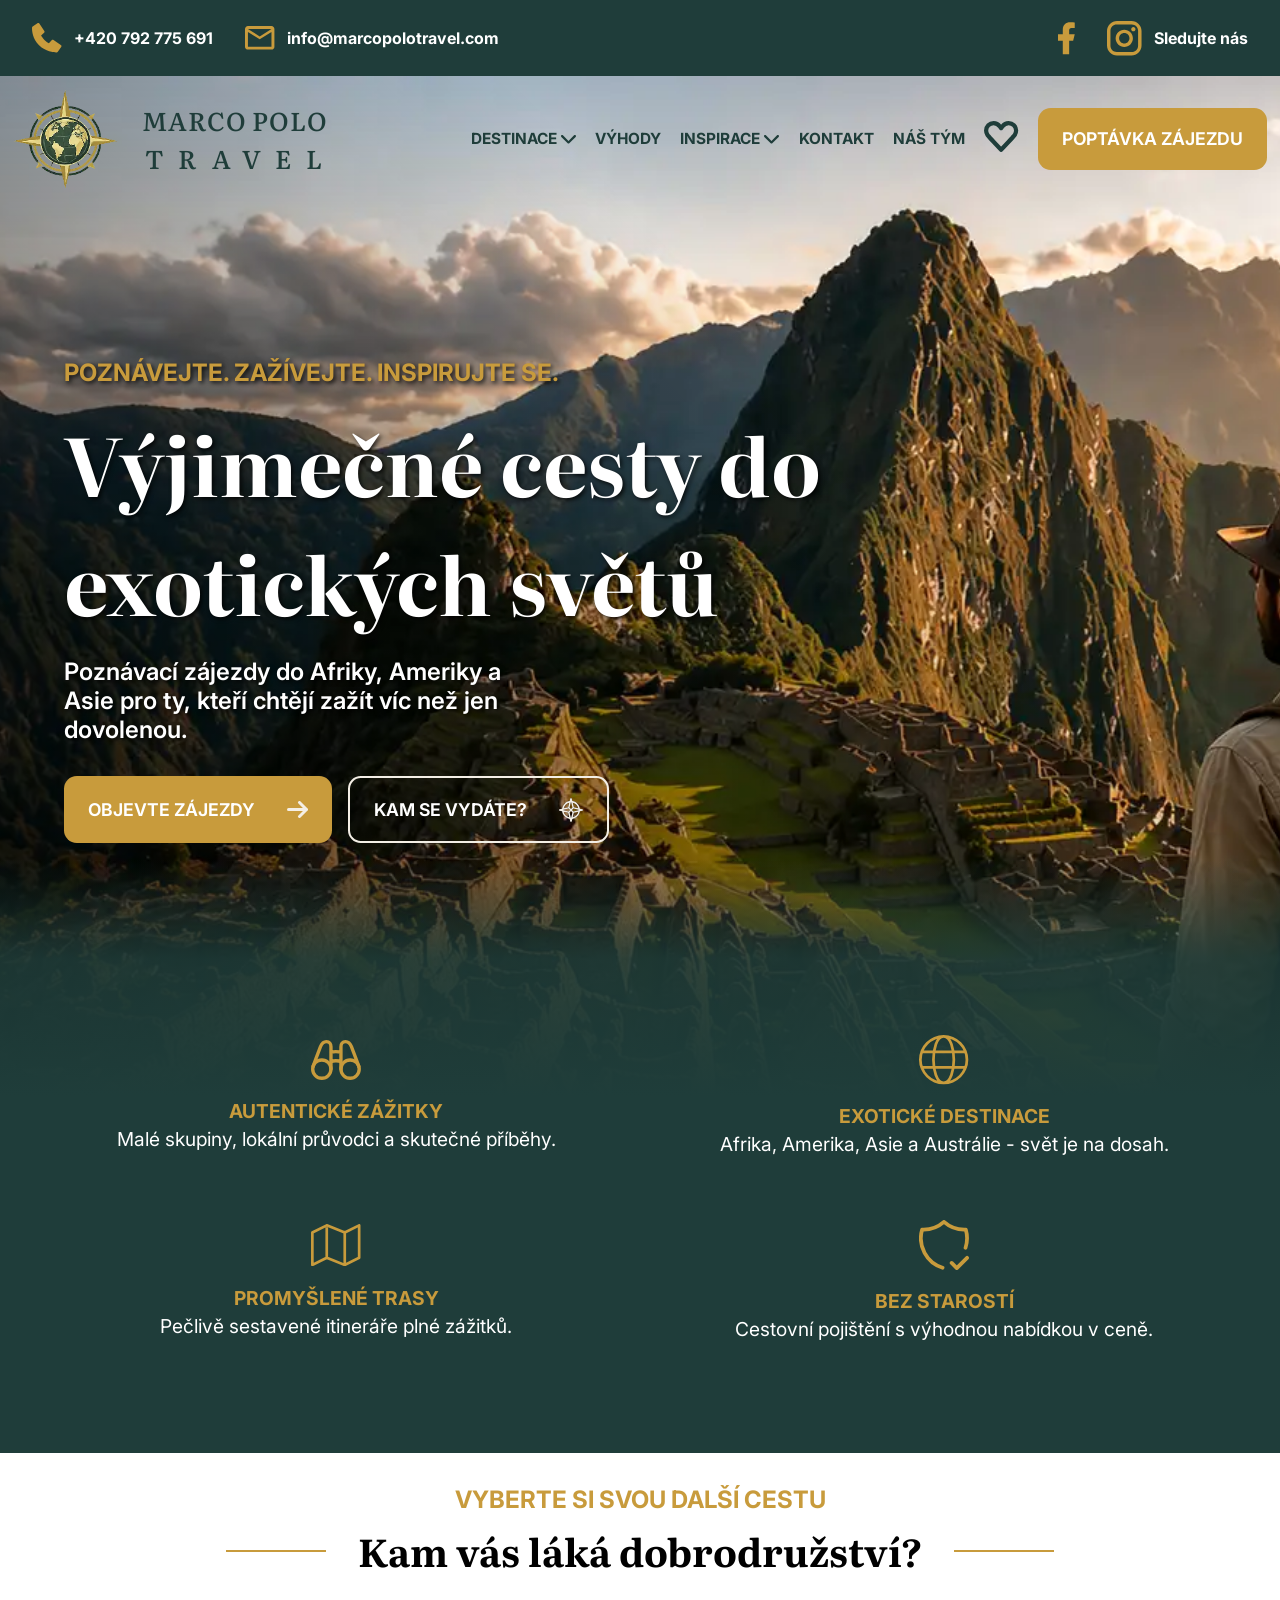
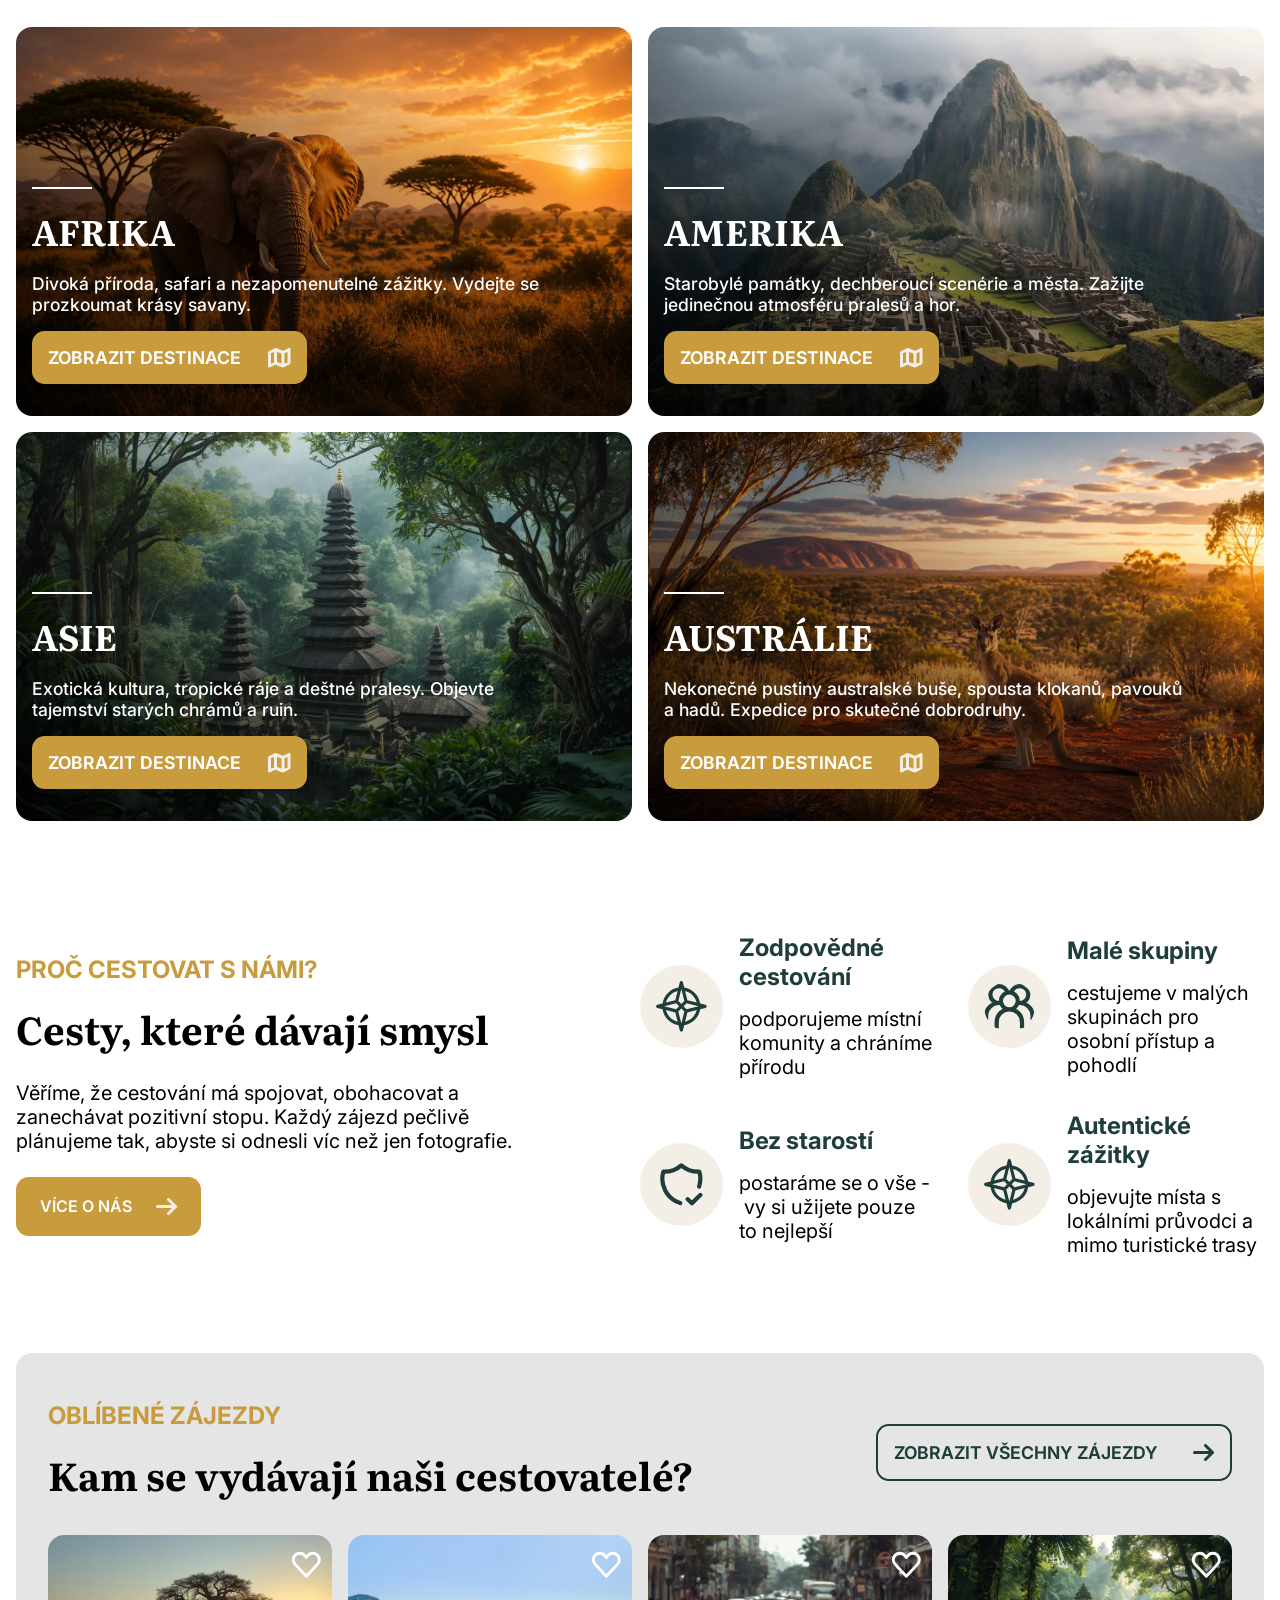
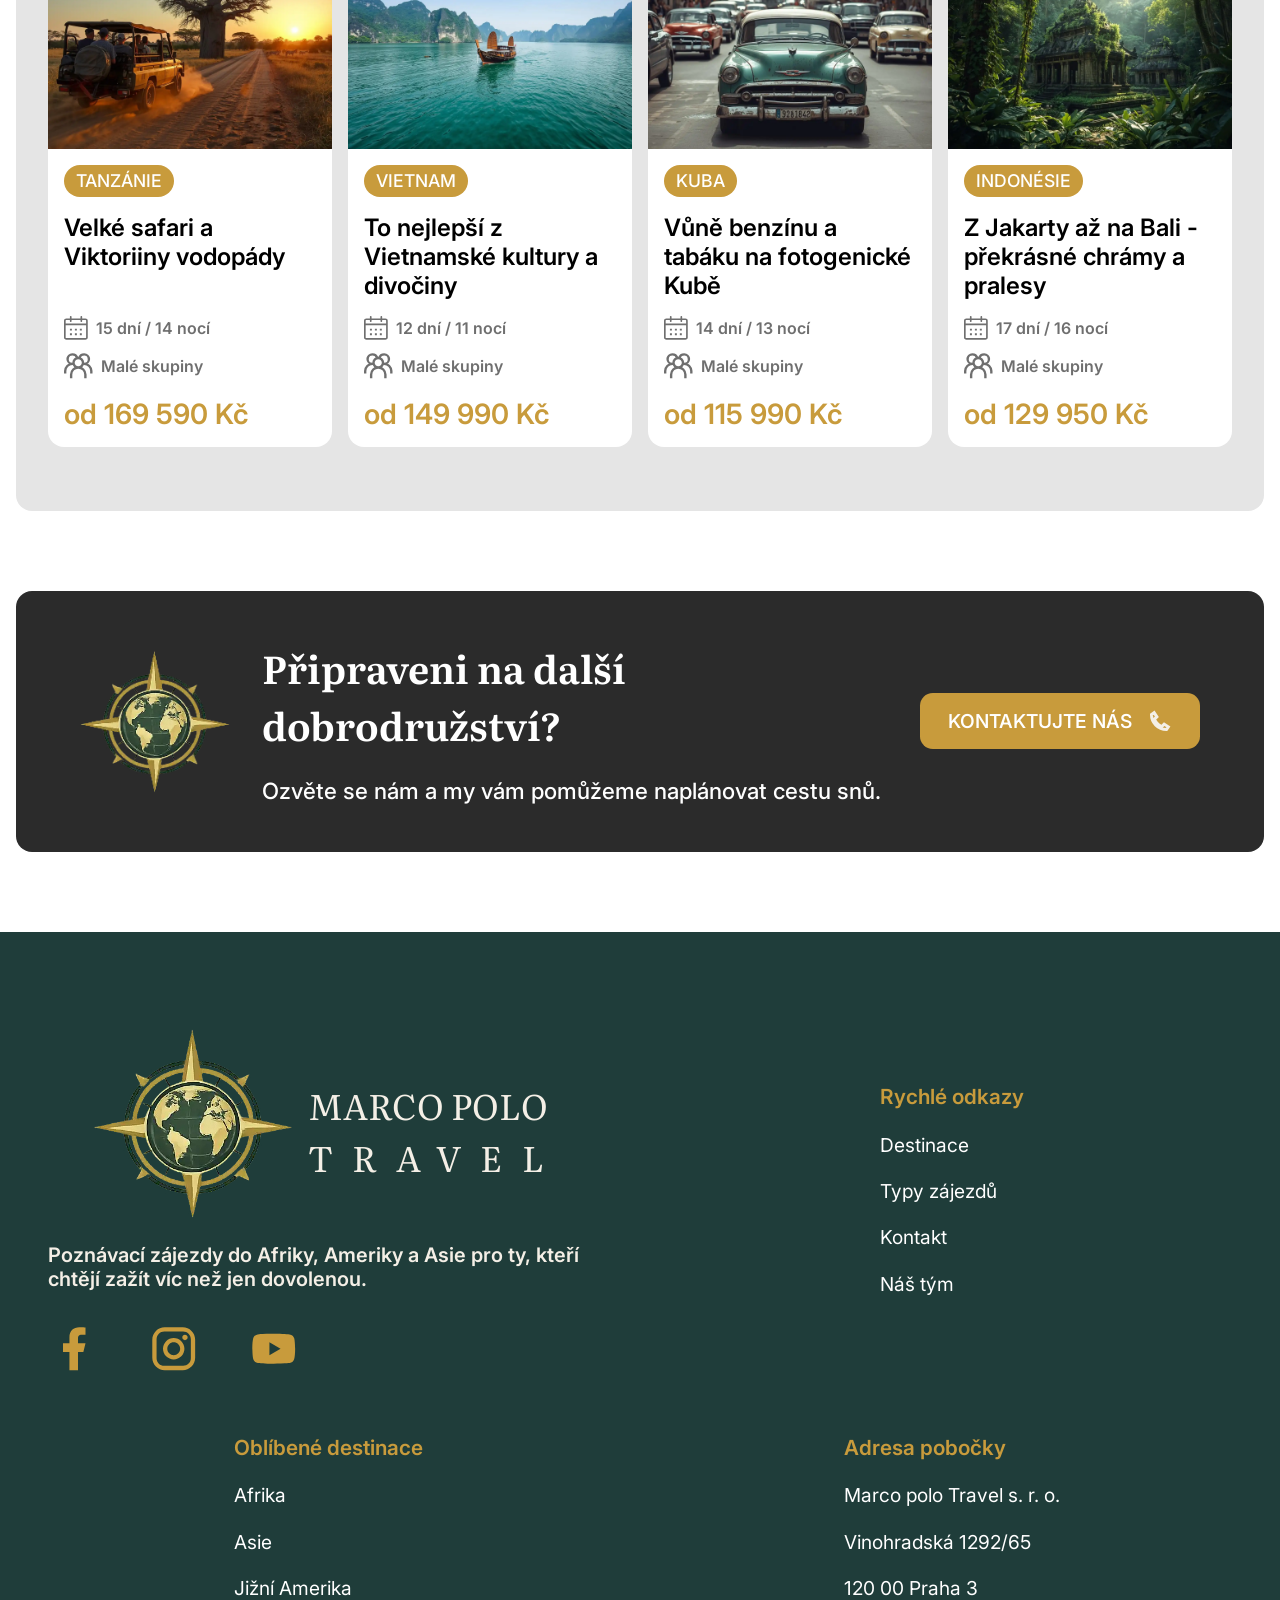
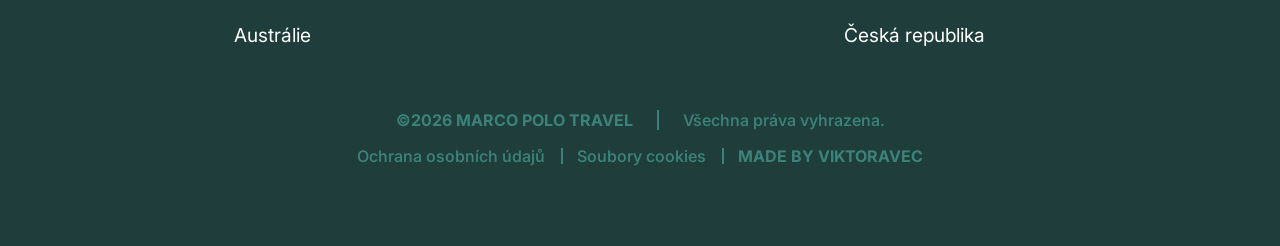
==== index.html @ 6648c80b "Africa Page Completed" ====
<!DOCTYPE html>
<html lang="cs">
<head>
    <meta charset="UTF-8">
    <meta name="viewport" content="width=device-width, initial-scale=1.0">
    <link rel="stylesheet" href="style/style_main.css">
    <link rel="icon" href="images/company_logo.webp">
    <title>Marco Polo Travel</title>
</head>
<body>
    <header>
        <div class="header__strip">
            <div class="strip__section">
                <a class="strip__icons" href="tel:+420792775691">
                    <svg width="30" height="30" viewBox="0 0 34 34" fill="none" xmlns="http://www.w3.org/2000/svg">
                        <path d="M27.3614 33.3477H27.978C28.4947 33.331 28.978 33.0643 29.278 32.631L33.0614 27.181C33.3114 26.8143 33.4114 26.3643 33.328 25.9143C33.2872 25.695 33.2027 25.4861 33.0796 25.3C32.9565 25.1139 32.7973 24.9544 32.6114 24.831L24.428 19.381C23.7447 18.931 22.828 19.031 22.278 19.631L19.1447 23.0143C17.878 22.2643 15.7614 20.9143 14.0947 19.2477C12.428 17.581 11.078 15.4643 10.328 14.2143L13.7114 11.081C14.3114 10.531 14.428 9.61433 13.9614 8.93099L8.51138 0.747661C8.26138 0.380994 7.87804 0.114328 7.44471 0.0309943C6.99471 -0.052339 6.54471 0.0309945 6.17804 0.297661L0.728043 4.06433C0.29471 4.36433 0.0280431 4.84766 0.0113764 5.36433C-0.0386236 6.54766 -0.25529 17.0977 7.99471 25.331C15.428 32.7643 24.728 33.331 27.3614 33.331V33.3477Z" fill="#C89B3C"/>
                    </svg>
                    <p class="strip__info">+420 792 775 691</p>
                </a>
                <a class="strip__icons" href="mailto:viktor.oravec.024@pslib.cz">
                    <svg width="30" height="24" viewBox="0 0 34 27" fill="none" xmlns="http://www.w3.org/2000/svg">
                        <path d="M3.33333 26.6667C2.41667 26.6667 1.63222 26.3406 0.98 25.6883C0.327778 25.0361 0.00111111 24.2511 0 23.3333V3.33333C0 2.41667 0.326667 1.63222 0.98 0.98C1.63333 0.327777 2.41778 0.00111111 3.33333 0H30C30.9167 0 31.7017 0.326666 32.355 0.98C33.0083 1.63333 33.3344 2.41778 33.3333 3.33333V23.3333C33.3333 24.25 33.0072 25.035 32.355 25.6883C31.7028 26.3417 30.9178 26.6678 30 26.6667H3.33333ZM16.6667 15L3.33333 6.66667V23.3333H30V6.66667L16.6667 15ZM16.6667 11.6667L30 3.33333H3.33333L16.6667 11.6667ZM3.33333 6.66667V3.33333V23.3333V6.66667Z" fill="#C89B3C"/>
                    </svg>
                    <p class="strip__info">info@marcopolotravel.com</p>
                </a>
            </div>

            <div class="strip__section">
                <a class="strip__icons" href="https://www.facebook.com/">
                    <svg width="17" height="35" viewBox="0 0 20 38" fill="none" xmlns="http://www.w3.org/2000/svg">
                        <path d="M13.125 21.5625H17.8125L19.6875 14.0625H13.125V10.3125C13.125 8.38125 13.125 6.5625 16.875 6.5625H19.6875V0.2625C19.0762 0.181875 16.7681 0 14.3306 0C9.24 0 5.625 3.10687 5.625 8.8125V14.0625H0V21.5625H5.625V37.5H13.125V21.5625Z" fill="#C89B3C"/>
                    </svg>
                </a>
                <a class="strip__icons" href="https://www.instagram.com/made_by_viktoravec/">
                    <svg width="35" height="35" viewBox="0 0 38 38" fill="none" xmlns="http://www.w3.org/2000/svg">
                        <path d="M10.875 0H26.625C32.625 0 37.5 4.875 37.5 10.875V26.625C37.5 29.5092 36.3542 32.2753 34.3148 34.3148C32.2753 36.3542 29.5092 37.5 26.625 37.5H10.875C4.875 37.5 0 32.625 0 26.625V10.875C0 7.99077 1.14576 5.22467 3.18521 3.18521C5.22467 1.14576 7.99077 0 10.875 0ZM10.5 3.75C8.70979 3.75 6.9929 4.46116 5.72703 5.72703C4.46116 6.9929 3.75 8.70979 3.75 10.5V27C3.75 30.7312 6.76875 33.75 10.5 33.75H27C28.7902 33.75 30.5071 33.0388 31.773 31.773C33.0388 30.5071 33.75 28.7902 33.75 27V10.5C33.75 6.76875 30.7312 3.75 27 3.75H10.5ZM28.5938 6.5625C29.2154 6.5625 29.8115 6.80943 30.251 7.24897C30.6906 7.68851 30.9375 8.28465 30.9375 8.90625C30.9375 9.52785 30.6906 10.124 30.251 10.5635C29.8115 11.0031 29.2154 11.25 28.5938 11.25C27.9721 11.25 27.376 11.0031 26.9365 10.5635C26.4969 10.124 26.25 9.52785 26.25 8.90625C26.25 8.28465 26.4969 7.68851 26.9365 7.24897C27.376 6.80943 27.9721 6.5625 28.5938 6.5625ZM18.75 9.375C21.2364 9.375 23.621 10.3627 25.3791 12.1209C27.1373 13.879 28.125 16.2636 28.125 18.75C28.125 21.2364 27.1373 23.621 25.3791 25.3791C23.621 27.1373 21.2364 28.125 18.75 28.125C16.2636 28.125 13.879 27.1373 12.1209 25.3791C10.3627 23.621 9.375 21.2364 9.375 18.75C9.375 16.2636 10.3627 13.879 12.1209 12.1209C13.879 10.3627 16.2636 9.375 18.75 9.375ZM18.75 13.125C17.2582 13.125 15.8274 13.7176 14.7725 14.7725C13.7176 15.8274 13.125 17.2582 13.125 18.75C13.125 20.2418 13.7176 21.6726 14.7725 22.7275C15.8274 23.7824 17.2582 24.375 18.75 24.375C20.2418 24.375 21.6726 23.7824 22.7275 22.7275C23.7824 21.6726 24.375 20.2418 24.375 18.75C24.375 17.2582 23.7824 15.8274 22.7275 14.7725C21.6726 13.7176 20.2418 13.125 18.75 13.125Z" fill="#C89B3C"/>
                    </svg>
                    <p class="strip__info">Sledujte nás</p>
                </a>
            </div>
        </div>

        <section class="header header--main">
            <div class="header__nav">
                <a class="nav__logo" href="index.html">
                    <img class="logo__graphic" src="images/company_logo.webp" alt="logo">
                    <div class="logo__text">
                        <p class="text__up">MARCO POLO</p>
                        <p class="text__bottom">TRAVEL</p>
                    </div>
                </a>
                <nav class="nav__menu">
                    <ul class="menu__list">
                        <li>
                            <a class="li__link" href="#zajezdy">
                                DESTINACE
                                <svg width="15" height="9" viewBox="0 0 15 9" fill="none" xmlns="http://www.w3.org/2000/svg">
                                    <path d="M0.32942 0.32942C0.540391 0.118493 0.826503 0 1.12483 0C1.42316 0 1.70927 0.118493 1.92024 0.32942L7.48899 5.89817L13.0577 0.32942C13.271 0.130936 13.5528 0.0228913 13.8441 0.0280184C14.1353 0.0331454 14.4133 0.151045 14.6193 0.35691C14.8254 0.562774 14.9436 0.840553 14.9491 1.1318C14.9545 1.42305 14.8468 1.70505 14.6486 1.91848L8.28528 8.28352C8.07431 8.49445 7.7882 8.61294 7.48987 8.61294C7.19154 8.61294 6.90543 8.49445 6.69446 8.28352L0.32942 1.92024C0.118493 1.70927 0 1.42316 0 1.12483C0 0.826503 0.118493 0.540391 0.32942 0.32942Z" fill="#1F3D3A"/>
                                </svg>
                            </a>
                        </li>
                        <li>
                            <a class="li__link" href="#vyhody">VÝHODY</a>
                        </li>
                        <li>
                            <a class="li__link" href="#favourite">
                                INSPIRACE
                                <svg width="15" height="9" viewBox="0 0 15 9" fill="none" xmlns="http://www.w3.org/2000/svg">
                                    <path d="M0.32942 0.32942C0.540391 0.118493 0.826503 0 1.12483 0C1.42316 0 1.70927 0.118493 1.92024 0.32942L7.48899 5.89817L13.0577 0.32942C13.271 0.130936 13.5528 0.0228913 13.8441 0.0280184C14.1353 0.0331454 14.4133 0.151045 14.6193 0.35691C14.8254 0.562774 14.9436 0.840553 14.9491 1.1318C14.9545 1.42305 14.8468 1.70505 14.6486 1.91848L8.28528 8.28352C8.07431 8.49445 7.7882 8.61294 7.48987 8.61294C7.19154 8.61294 6.90543 8.49445 6.69446 8.28352L0.32942 1.92024C0.118493 1.70927 0 1.42316 0 1.12483C0 0.826503 0.118493 0.540391 0.32942 0.32942Z" fill="#1F3D3A"/>
                                </svg>
                            </a>
                        </li>
                        <li>
                            <a class="li__link" href="contact.html">KONTAKT</a>
                        </li>
                        <li>
                            <a class="li__link" href="contact.html#team">NÁŠ TÝM</a>
                        </li>
                        <li>
                            <a class="menu__fav" href="#">
                                <svg width="35" height="31" viewBox="0 0 35 31" fill="none" xmlns="http://www.w3.org/2000/svg">
                                    <path d="M17.1121 7.112C17.1121 7.112 17.1121 7.112 15.8454 5.44533C14.3787 3.512 12.2121 2.112 9.61206 2.112C5.46206 2.112 2.11206 5.462 2.11206 9.612C2.11206 11.162 2.57873 12.5953 3.37873 13.7787C4.72873 15.7953 17.1121 28.7787 17.1121 28.7787M17.1121 7.112C17.1121 7.112 17.1121 7.112 18.3787 5.44533C19.8454 3.512 22.0121 2.112 24.6121 2.112C28.7621 2.112 32.1121 5.462 32.1121 9.612C32.1121 11.162 31.6454 12.5953 30.8454 13.7787C29.4954 15.7953 17.1121 28.7787 17.1121 28.7787" stroke="#1F3D3A" stroke-width="4.224" stroke-linecap="round" stroke-linejoin="round"/>
                                </svg>
                            </a>
                        </li>
                        <li>
                            <a class="button button--fill" href="contact.html#write">
                                <p>POPTÁVKA ZÁJEZDU</p>
                            </a>
                        </li>
                    </ul>
                    <div class="nav__mobile">
                        <input type="checkbox" id="menu-toggle">

                        <label for="menu-toggle" class="hamburger">
                            <span></span>
                            <span></span>
                            <span></span>
                        </label>
                        <div class="menu__mobile">
                            <a href="#zajezdy">DESTINACE</a>
                            <a href="#vyhody">VÝHODY</a>
                            <a href="#favourite">INSPIRACE</a>
                            <a href="contact.html">KONTAKT</a>
                            <a href="contact.html#team">NÁŠ TÝM</a>
                        </div>
                    </div>
                </nav>
            </div>

            <div class="header__title">
                <h2 class="title__top">POZNÁVEJTE. ZAŽÍVEJTE. INSPIRUJTE&nbspSE.</h2>
                <h1 class="title__main">Výjimečné cesty do exotických světů</h1>
                <h2 class="title__bottom">Poznávací zájezdy do Afriky, Ameriky a Asie pro ty, kteří chtějí zažít víc než jen dovolenou.</h2>
            </div>
            <div class="header__buttons">
                <a class="button button--fill" href="#zajezdy">
                    <p>OBJEVTE ZÁJEZDY</p>
                    <svg width="21" height="17" viewBox="0 0 21 17" fill="none" xmlns="http://www.w3.org/2000/svg">
                        <path d="M1.5 8.5H19" stroke="#F4EFE6" stroke-width="3" stroke-linecap="round" stroke-linejoin="round"/>
                        <path d="M12.5001 15.5L19.5001 8.5L12.5001 1.5" stroke="#F4EFE6" stroke-width="3" stroke-linecap="round" stroke-linejoin="round"/>
                    </svg>
                </a>
                <a class="button button--transparent" href="#favourite">
                    <p>KAM SE VYDÁTE?</p>
                    <svg class="compass" width="24" height="24" viewBox="0 0 24 24" fill="none" xmlns="http://www.w3.org/2000/svg">
                        <mask id="path-1-inside-1_17_411" fill="white">
                            <path d="M23.4267 11.2674L20.8908 10.6336C20.6028 8.73827 19.7162 6.9847 18.3606 5.62911C17.005 4.27352 15.2514 3.38694 13.3561 3.09892L12.7224 0.567671C12.6817 0.405501 12.5881 0.26156 12.4562 0.15871C12.3244 0.0558609 12.162 0 11.9949 0C11.8277 0 11.6653 0.0558609 11.5335 0.15871C11.4017 0.26156 11.308 0.405501 11.2674 0.567671L10.6336 3.10361C8.73827 3.39163 6.9847 4.27821 5.62911 5.6338C4.27352 6.98939 3.38694 8.74296 3.09892 10.6383L0.567671 11.272C0.405501 11.3127 0.26156 11.4064 0.15871 11.5382C0.0558609 11.67 0 11.8324 0 11.9995C0 12.1667 0.0558609 12.3291 0.15871 12.4609C0.26156 12.5927 0.405501 12.6864 0.567671 12.727L3.10361 13.3608C3.39163 15.2561 4.27821 17.0097 5.6338 18.3653C6.98939 19.7209 8.74296 20.6075 10.6383 20.8955L11.272 23.4314C11.3127 23.5936 11.4064 23.7375 11.5382 23.8404C11.67 23.9432 11.8324 23.9991 11.9995 23.9991C12.1667 23.9991 12.3291 23.9432 12.4609 23.8404C12.5927 23.7375 12.6864 23.5936 12.727 23.4314L13.3608 20.8955C15.2561 20.6075 17.0097 19.7209 18.3653 18.3653C19.7209 17.0097 20.6075 15.2561 20.8955 13.3608L23.4314 12.727C23.5936 12.6864 23.7375 12.5927 23.8404 12.4609C23.9432 12.3291 23.9991 12.1667 23.9991 11.9995C23.9991 11.8324 23.9432 11.67 23.8404 11.5382C23.7375 11.4064 23.5936 11.3127 23.4314 11.272L23.4267 11.2674ZM14.4745 13.4142L13.0552 11.9949L14.4745 10.5755L20.1511 11.9949L14.4745 13.4142ZM9.51517 13.4142L3.83861 11.9949L9.51705 10.5755L10.9345 11.9949L9.51517 13.4142ZM19.2858 10.2324L14.8636 9.12611L13.7574 4.70392C15.0987 5.02676 16.3248 5.71386 17.3003 6.68941C18.2759 7.66495 18.963 8.89103 19.2858 10.2324ZM13.4142 9.51517L11.9949 10.9345L10.5755 9.51517L11.9949 3.83861L13.4142 9.51517ZM10.2324 4.70392L9.12611 9.12611L4.70392 10.2324C5.02676 8.89103 5.71386 7.66495 6.68941 6.68941C7.66495 5.71386 8.89103 5.02676 10.2324 4.70392ZM4.70111 13.7574L9.12611 14.8636L10.2324 19.2858C8.89103 18.963 7.66495 18.2759 6.68941 17.3003C5.71386 16.3248 5.02676 15.0987 4.70392 13.7574H4.70111ZM10.5727 14.4745L11.9949 13.0552L13.4142 14.4745L11.9949 20.1511L10.5727 14.4745ZM13.7545 19.2858L14.8608 14.8636L19.283 13.7574C18.9604 15.0983 18.2737 16.3242 17.2987 17.2997C16.3237 18.2752 15.0982 18.9625 13.7574 19.2858H13.7545Z"/>
                        </mask>
                        <path d="M23.4267 11.2674L20.8908 10.6336C20.6028 8.73827 19.7162 6.9847 18.3606 5.62911C17.005 4.27352 15.2514 3.38694 13.3561 3.09892L12.7224 0.567671C12.6817 0.405501 12.5881 0.26156 12.4562 0.15871C12.3244 0.0558609 12.162 0 11.9949 0C11.8277 0 11.6653 0.0558609 11.5335 0.15871C11.4017 0.26156 11.308 0.405501 11.2674 0.567671L10.6336 3.10361C8.73827 3.39163 6.9847 4.27821 5.62911 5.6338C4.27352 6.98939 3.38694 8.74296 3.09892 10.6383L0.567671 11.272C0.405501 11.3127 0.26156 11.4064 0.15871 11.5382C0.0558609 11.67 0 11.8324 0 11.9995C0 12.1667 0.0558609 12.3291 0.15871 12.4609C0.26156 12.5927 0.405501 12.6864 0.567671 12.727L3.10361 13.3608C3.39163 15.2561 4.27821 17.0097 5.6338 18.3653C6.98939 19.7209 8.74296 20.6075 10.6383 20.8955L11.272 23.4314C11.3127 23.5936 11.4064 23.7375 11.5382 23.8404C11.67 23.9432 11.8324 23.9991 11.9995 23.9991C12.1667 23.9991 12.3291 23.9432 12.4609 23.8404C12.5927 23.7375 12.6864 23.5936 12.727 23.4314L13.3608 20.8955C15.2561 20.6075 17.0097 19.7209 18.3653 18.3653C19.7209 17.0097 20.6075 15.2561 20.8955 13.3608L23.4314 12.727C23.5936 12.6864 23.7375 12.5927 23.8404 12.4609C23.9432 12.3291 23.9991 12.1667 23.9991 11.9995C23.9991 11.8324 23.9432 11.67 23.8404 11.5382C23.7375 11.4064 23.5936 11.3127 23.4314 11.272L23.4267 11.2674ZM14.4745 13.4142L13.0552 11.9949L14.4745 10.5755L20.1511 11.9949L14.4745 13.4142ZM9.51517 13.4142L3.83861 11.9949L9.51705 10.5755L10.9345 11.9949L9.51517 13.4142ZM19.2858 10.2324L14.8636 9.12611L13.7574 4.70392C15.0987 5.02676 16.3248 5.71386 17.3003 6.68941C18.2759 7.66495 18.963 8.89103 19.2858 10.2324ZM13.4142 9.51517L11.9949 10.9345L10.5755 9.51517L11.9949 3.83861L13.4142 9.51517ZM10.2324 4.70392L9.12611 9.12611L4.70392 10.2324C5.02676 8.89103 5.71386 7.66495 6.68941 6.68941C7.66495 5.71386 8.89103 5.02676 10.2324 4.70392ZM4.70111 13.7574L9.12611 14.8636L10.2324 19.2858C8.89103 18.963 7.66495 18.2759 6.68941 17.3003C5.71386 16.3248 5.02676 15.0987 4.70392 13.7574H4.70111ZM10.5727 14.4745L11.9949 13.0552L13.4142 14.4745L11.9949 20.1511L10.5727 14.4745ZM13.7545 19.2858L14.8608 14.8636L19.283 13.7574C18.9604 15.0983 18.2737 16.3242 17.2987 17.2997C16.3237 18.2752 15.0982 18.9625 13.7574 19.2858H13.7545Z" fill="black"/>
                        <path d="M23.4267 11.2674L25.5481 9.14604L24.9604 8.55837L24.1541 8.35687L23.4267 11.2674ZM20.8908 10.6336L17.9248 11.0843L18.225 13.0597L20.1634 13.5441L20.8908 10.6336ZM13.3561 3.09892L10.4459 3.82754L10.931 5.76483L12.9054 6.06487L13.3561 3.09892ZM12.7224 0.567671L15.6325 -0.160951L15.6324 -0.161643L12.7224 0.567671ZM11.9949 0V-3V0ZM11.2674 0.567671L8.35736 -0.161644L8.35687 -0.159682L11.2674 0.567671ZM10.6336 3.10361L11.0843 6.06956L13.0597 5.76937L13.5441 3.83096L10.6336 3.10361ZM3.09892 10.6383L3.82754 13.5485L5.76483 13.0634L6.06487 11.089L3.09892 10.6383ZM0.567671 11.272L-0.16095 8.36187L-0.161643 8.36205L0.567671 11.272ZM0 11.9995H-3H0ZM0.567671 12.727L-0.161644 15.637L-0.159683 15.6375L0.567671 12.727ZM3.10361 13.3608L6.06956 12.9101L5.76937 10.9347L3.83096 10.4503L3.10361 13.3608ZM10.6383 20.8955L13.5488 20.1681L13.0644 18.2297L11.089 17.9295L10.6383 20.8955ZM11.272 23.4314L8.36155 24.1588L8.36205 24.1607L11.272 23.4314ZM12.727 23.4314L15.637 24.1607L15.6375 24.1588L12.727 23.4314ZM13.3608 20.8955L12.9101 17.9295L10.9347 18.2297L10.4503 20.1681L13.3608 20.8955ZM20.8955 13.3608L20.1681 10.4503L18.2297 10.9347L17.9295 12.9101L20.8955 13.3608ZM23.4314 12.727L24.1588 15.6375L24.1607 15.637L23.4314 12.727ZM23.4314 11.272L21.3101 13.3934L21.897 13.9803L22.7021 14.182L23.4314 11.272ZM14.4745 13.4142L12.3532 15.5356L13.5543 16.7367L15.2023 16.3246L14.4745 13.4142ZM13.0552 11.9949L10.9338 9.87354L8.81253 11.9949L10.9338 14.1162L13.0552 11.9949ZM14.4745 10.5755L15.2023 7.66508L13.5543 7.25304L12.3532 8.45416L14.4745 10.5755ZM20.1511 11.9949L20.8788 14.9053V9.08446L20.1511 11.9949ZM9.51517 13.4142L8.78745 16.3246L10.4354 16.7367L11.6365 15.5356L9.51517 13.4142ZM3.83861 11.9949L3.11111 9.0844L3.11089 14.9053L3.83861 11.9949ZM9.51705 10.5755L11.6398 8.45556L10.4386 7.25283L8.78955 7.66503L9.51705 10.5755ZM10.9345 11.9949L13.0559 14.1162L15.1758 11.9963L13.0573 9.87494L10.9345 11.9949ZM19.2858 10.2324L18.5578 13.1427L23.3612 14.3443L22.2025 9.53035L19.2858 10.2324ZM14.8636 9.12611L11.9533 9.85415L12.39 11.5997L14.1356 12.0364L14.8636 9.12611ZM13.7574 4.70392L14.4594 1.78721L9.64543 0.628566L10.847 5.43196L13.7574 4.70392ZM13.4142 9.51517L15.5356 11.6365L16.7367 10.4354L16.3246 8.78745L13.4142 9.51517ZM11.9949 10.9345L9.87354 13.0559L11.9949 15.1772L14.1162 13.0559L11.9949 10.9345ZM10.5755 9.51517L7.66508 8.78745L7.25304 10.4354L8.45416 11.6365L10.5755 9.51517ZM11.9949 3.83861L14.9053 3.11089H9.08446L11.9949 3.83861ZM10.2324 4.70392L13.1427 5.43196L14.3443 0.628566L9.53035 1.78721L10.2324 4.70392ZM9.12611 9.12611L9.85415 12.0364L11.5997 11.5997L12.0364 9.85415L9.12611 9.12611ZM4.70392 10.2324L1.78721 9.53035L0.628566 14.3443L5.43196 13.1427L4.70392 10.2324ZM4.70111 13.7574V10.7574L3.9735 16.6678L4.70111 13.7574ZM9.12611 14.8636L12.0364 14.1356L11.5997 12.3897L9.85371 11.9532L9.12611 14.8636ZM10.2324 19.2858L9.53035 22.2025L14.3443 23.3612L13.1427 18.5578L10.2324 19.2858ZM4.70392 13.7574L7.62063 13.0553L7.06753 10.7574H4.70392V13.7574ZM10.5727 14.4745L8.45345 12.3511L7.24909 13.5531L7.66261 15.2036L10.5727 14.4745ZM11.9949 13.0552L14.1162 10.9338L11.997 8.81463L9.87564 10.9318L11.9949 13.0552ZM13.4142 14.4745L16.3246 15.2023L16.7367 13.5543L15.5356 12.3532L13.4142 14.4745ZM11.9949 20.1511L9.0848 20.8802L14.9053 20.8788L11.9949 20.1511ZM13.7545 19.2858L10.8442 18.5578L9.91162 22.2858H13.7545V19.2858ZM14.8608 14.8636L14.1328 11.9533L12.3872 12.39L11.9505 14.1356L14.8608 14.8636ZM19.283 13.7574L22.1998 14.4591L23.3578 9.64556L18.5549 10.847L19.283 13.7574ZM13.7574 19.2858V22.2858H14.1139L14.4606 22.2022L13.7574 19.2858ZM23.4267 11.2674L24.1541 8.35687L21.6181 7.72312L20.8908 10.6336L20.1634 13.5441L22.6994 14.1778L23.4267 11.2674ZM20.8908 10.6336L23.8567 10.1829C23.4726 7.65485 22.29 5.31591 20.4819 3.50779L18.3606 5.62911L16.2393 7.75043C17.1424 8.6535 17.733 9.82169 17.9248 11.0843L20.8908 10.6336ZM18.3606 5.62911L20.4819 3.50779C18.6738 1.69967 16.3349 0.517144 13.8068 0.132972L13.3561 3.09892L12.9054 6.06487C14.168 6.25675 15.3362 6.84736 16.2393 7.75043L18.3606 5.62911ZM13.3561 3.09892L16.2663 2.3703L15.6325 -0.160951L12.7224 0.567671L9.81218 1.29629L10.4459 3.82754L13.3561 3.09892ZM12.7224 0.567671L15.6324 -0.161643C15.4291 -0.972489 14.9608 -1.6922 14.3018 -2.20645L12.4562 0.15871L10.6107 2.52387C10.2153 2.21532 9.93429 1.78349 9.81236 1.29699L12.7224 0.567671ZM12.4562 0.15871L14.3018 -2.20645C13.6428 -2.7207 12.8308 -3 11.9949 -3V0V3C11.4933 3 11.0061 2.83242 10.6107 2.52387L12.4562 0.15871ZM11.9949 0V-3C11.1589 -3 10.347 -2.7207 9.68793 -2.20645L11.5335 0.15871L13.379 2.52387C12.9836 2.83242 12.4964 3 11.9949 3V0ZM11.5335 0.15871L9.68793 -2.20645C9.0289 -1.6922 8.56058 -0.972496 8.35736 -0.161643L11.2674 0.567671L14.1774 1.29699C14.0554 1.7835 13.7744 2.21532 13.379 2.52387L11.5335 0.15871ZM11.2674 0.567671L8.35687 -0.159682L7.72312 2.37626L10.6336 3.10361L13.5441 3.83096L14.1778 1.29502L11.2674 0.567671ZM10.6336 3.10361L10.1829 0.13766C7.65485 0.521831 5.31591 1.70436 3.50779 3.51248L5.62911 5.6338L7.75043 7.75512C8.6535 6.85205 9.82169 6.26143 11.0843 6.06956L10.6336 3.10361ZM5.62911 5.6338L3.50779 3.51248C1.69967 5.3206 0.517144 7.65954 0.132972 10.1876L3.09892 10.6383L6.06487 11.089C6.25675 9.82638 6.84736 8.65819 7.75043 7.75512L5.62911 5.6338ZM3.09892 10.6383L2.3703 7.72812L-0.16095 8.36187L0.567671 11.272L1.29629 14.1822L3.82754 13.5485L3.09892 10.6383ZM0.567671 11.272L-0.161643 8.36205C-0.972496 8.56526 -1.6922 9.03358 -2.20645 9.69262L0.15871 11.5382L2.52387 13.3837C2.21532 13.7791 1.7835 14.0601 1.29699 14.182L0.567671 11.272ZM0.15871 11.5382L-2.20645 9.69262C-2.7207 10.3517 -3 11.1636 -3 11.9995H0H3C3 12.5011 2.83242 12.9883 2.52387 13.3837L0.15871 11.5382ZM0 11.9995H-3C-3 12.8355 -2.7207 13.6474 -2.20645 14.3065L0.15871 12.4609L2.52387 10.6154C2.83242 11.0108 3 11.498 3 11.9995H0ZM0.15871 12.4609L-2.20645 14.3065C-1.6922 14.9655 -0.972489 15.4338 -0.161643 15.637L0.567671 12.727L1.29699 9.81705C1.78349 9.93897 2.21532 10.22 2.52387 10.6154L0.15871 12.4609ZM0.567671 12.727L-0.159683 15.6375L2.37625 16.2713L3.10361 13.3608L3.83096 10.4503L1.29503 9.81655L0.567671 12.727ZM3.10361 13.3608L0.13766 13.8115C0.521831 16.3396 1.70436 18.6785 3.51248 20.4866L5.6338 18.3653L7.75512 16.244C6.85205 15.3409 6.26143 14.1727 6.06956 12.9101L3.10361 13.3608ZM5.6338 18.3653L3.51248 20.4866C5.3206 22.2947 7.65954 23.4773 10.1876 23.8614L10.6383 20.8955L11.089 17.9295C9.82638 17.7377 8.65819 17.147 7.75512 16.244L5.6338 18.3653ZM10.6383 20.8955L7.7278 21.6228L8.36156 24.1588L11.272 23.4314L14.1825 22.7041L13.5488 20.1681L10.6383 20.8955ZM11.272 23.4314L8.36205 24.1607C8.56527 24.9716 9.03359 25.6913 9.69262 26.2055L11.5382 23.8404L13.3837 21.4752C13.7791 21.7838 14.0601 22.2156 14.182 22.7021L11.272 23.4314ZM11.5382 23.8404L9.69262 26.2055C10.3516 26.7198 11.1636 26.9991 11.9995 26.9991V23.9991V20.9991C12.5011 20.9991 12.9883 21.1667 13.3837 21.4752L11.5382 23.8404ZM11.9995 23.9991V26.9991C12.8355 26.9991 13.6474 26.7198 14.3065 26.2055L12.4609 23.8404L10.6154 21.4752C11.0108 21.1667 11.498 20.9991 11.9995 20.9991V23.9991ZM12.4609 23.8404L14.3065 26.2055C14.9655 25.6913 15.4338 24.9716 15.637 24.1607L12.727 23.4314L9.81705 22.7021C9.93898 22.2156 10.22 21.7838 10.6154 21.4752L12.4609 23.8404ZM12.727 23.4314L15.6375 24.1588L16.2713 21.6228L13.3608 20.8955L10.4503 20.1681L9.81655 22.7041L12.727 23.4314ZM13.3608 20.8955L13.8115 23.8614C16.3396 23.4773 18.6785 22.2947 20.4866 20.4866L18.3653 18.3653L16.244 16.244C15.3409 17.147 14.1727 17.7377 12.9101 17.9295L13.3608 20.8955ZM18.3653 18.3653L20.4866 20.4866C22.2947 18.6785 23.4773 16.3396 23.8614 13.8115L20.8955 13.3608L17.9295 12.9101C17.7377 14.1727 17.147 15.3409 16.244 16.244L18.3653 18.3653ZM20.8955 13.3608L21.6228 16.2713L24.1588 15.6375L23.4314 12.727L22.7041 9.81655L20.1681 10.4503L20.8955 13.3608ZM23.4314 12.727L24.1607 15.637C24.9716 15.4338 25.6913 14.9655 26.2055 14.3065L23.8404 12.4609L21.4752 10.6154C21.7838 10.22 22.2156 9.93898 22.7021 9.81705L23.4314 12.727ZM23.8404 12.4609L26.2055 14.3065C26.7198 13.6474 26.9991 12.8355 26.9991 11.9995H23.9991H20.9991C20.9991 11.498 21.1667 11.0108 21.4752 10.6154L23.8404 12.4609ZM23.9991 11.9995H26.9991C26.9991 11.1636 26.7198 10.3516 26.2055 9.69262L23.8404 11.5382L21.4752 13.3837C21.1667 12.9883 20.9991 12.5011 20.9991 11.9995H23.9991ZM23.8404 11.5382L26.2055 9.69262C25.6913 9.03359 24.9716 8.56527 24.1607 8.36205L23.4314 11.272L22.7021 14.182C22.2156 14.0601 21.7838 13.7791 21.4752 13.3837L23.8404 11.5382ZM23.4314 11.272L25.5527 9.15073L25.5481 9.14604L23.4267 11.2674L21.3054 13.3887L21.3101 13.3934L23.4314 11.272ZM14.4745 13.4142L16.5959 11.2929L15.1765 9.87354L13.0552 11.9949L10.9338 14.1162L12.3532 15.5356L14.4745 13.4142ZM13.0552 11.9949L15.1765 14.1162L16.5959 12.6968L14.4745 10.5755L12.3532 8.45416L10.9338 9.87354L13.0552 11.9949ZM14.4745 10.5755L13.7468 13.4859L19.4234 14.9053L20.1511 11.9949L20.8788 9.08446L15.2023 7.66508L14.4745 10.5755ZM20.1511 11.9949L19.4234 9.08446L13.7468 10.5038L14.4745 13.4142L15.2023 16.3246L20.8788 14.9053L20.1511 11.9949ZM9.51517 13.4142L10.2429 10.5038L4.56633 9.08446L3.83861 11.9949L3.11089 14.9053L8.78745 16.3246L9.51517 13.4142ZM3.83861 11.9949L4.5661 14.9053L10.2445 13.4859L9.51705 10.5755L8.78955 7.66503L3.11111 9.0844L3.83861 11.9949ZM9.51705 10.5755L7.39432 12.6954L8.81182 14.1148L10.9345 11.9949L13.0573 9.87494L11.6398 8.45556L9.51705 10.5755ZM10.9345 11.9949L8.81322 9.87354L7.39385 11.2929L9.51517 13.4142L11.6365 15.5356L13.0559 14.1162L10.9345 11.9949ZM19.2858 10.2324L20.0138 7.32204L15.5917 6.21579L14.8636 9.12611L14.1356 12.0364L18.5578 13.1427L19.2858 10.2324ZM14.8636 9.12611L17.7739 8.39807L16.6677 3.97588L13.7574 4.70392L10.847 5.43196L11.9533 9.85415L14.8636 9.12611ZM13.7574 4.70392L13.0553 7.62063C13.8593 7.81414 14.5942 8.22598 15.179 8.81073L17.3003 6.6894L19.4216 4.56808C18.0553 3.20173 16.338 2.23938 14.4594 1.78721L13.7574 4.70392ZM17.3003 6.6894L15.179 8.81073C15.7637 9.39547 16.1756 10.1304 16.3691 10.9344L19.2858 10.2324L22.2025 9.53035C21.7503 7.65168 20.788 5.93444 19.4216 4.56808L17.3003 6.6894ZM13.4142 9.51517L11.2929 7.39385L9.87354 8.81322L11.9949 10.9345L14.1162 13.0559L15.5356 11.6365L13.4142 9.51517ZM11.9949 10.9345L14.1162 8.81322L12.6968 7.39385L10.5755 9.51517L8.45416 11.6365L9.87354 13.0559L11.9949 10.9345ZM10.5755 9.51517L13.4859 10.2429L14.9053 4.56633L11.9949 3.83861L9.08446 3.11089L7.66508 8.78745L10.5755 9.51517ZM11.9949 3.83861L9.08446 4.56633L10.5038 10.2429L13.4142 9.51517L16.3246 8.78745L14.9053 3.11089L11.9949 3.83861ZM10.2324 4.70392L7.32204 3.97588L6.21579 8.39807L9.12611 9.12611L12.0364 9.85415L13.1427 5.43196L10.2324 4.70392ZM9.12611 9.12611L8.39807 6.21579L3.97588 7.32204L4.70392 10.2324L5.43196 13.1427L9.85415 12.0364L9.12611 9.12611ZM4.70392 10.2324L7.62063 10.9344C7.81414 10.1304 8.22598 9.39547 8.81073 8.81073L6.6894 6.6894L4.56808 4.56808C3.20173 5.93444 2.23938 7.65168 1.78721 9.53035L4.70392 10.2324ZM6.6894 6.6894L8.81073 8.81073C9.39547 8.22598 10.1304 7.81414 10.9344 7.62063L10.2324 4.70392L9.53035 1.78721C7.65168 2.23938 5.93444 3.20173 4.56808 4.56808L6.6894 6.6894ZM4.70111 13.7574L3.9735 16.6678L8.3985 17.774L9.12611 14.8636L9.85371 11.9532L5.42872 10.8469L4.70111 13.7574ZM9.12611 14.8636L6.21579 15.5917L7.32204 20.0138L10.2324 19.2858L13.1427 18.5578L12.0364 14.1356L9.12611 14.8636ZM10.2324 19.2858L10.9344 16.3691C10.1304 16.1756 9.39547 15.7637 8.81073 15.179L6.6894 17.3003L4.56808 19.4216C5.93444 20.788 7.65168 21.7503 9.53035 22.2025L10.2324 19.2858ZM6.6894 17.3003L8.81073 15.179C8.22598 14.5942 7.81414 13.8593 7.62063 13.0553L4.70392 13.7574L1.78721 14.4594C2.23938 16.338 3.20173 18.0553 4.56808 19.4216L6.6894 17.3003ZM4.70392 13.7574V10.7574H4.70111V13.7574V16.7574H4.70392V13.7574ZM10.5727 14.4745L12.6919 16.598L14.1141 15.1786L11.9949 13.0552L9.87564 10.9318L8.45345 12.3511L10.5727 14.4745ZM11.9949 13.0552L9.87354 15.1765L11.2929 16.5959L13.4142 14.4745L15.5356 12.3532L14.1162 10.9338L11.9949 13.0552ZM13.4142 14.4745L10.5038 13.7468L9.08446 19.4234L11.9949 20.1511L14.9053 20.8788L16.3246 15.2023L13.4142 14.4745ZM11.9949 20.1511L14.9049 19.422L13.4827 13.7455L10.5727 14.4745L7.66261 15.2036L9.0848 20.8802L11.9949 20.1511ZM13.7545 19.2858L16.6649 20.0138L17.7711 15.5917L14.8608 14.8636L11.9505 14.1356L10.8442 18.5578L13.7545 19.2858ZM14.8608 14.8636L15.5888 17.7739L20.011 16.6677L19.283 13.7574L18.5549 10.847L14.1328 11.9533L14.8608 14.8636ZM19.283 13.7574L16.3662 13.0556C16.1728 13.8594 15.7612 14.5942 15.1768 15.1789L17.2987 17.2997L19.4205 19.4205C20.7861 18.0542 21.7479 16.3373 22.1998 14.4591L19.283 13.7574ZM17.2987 17.2997L15.1768 15.1789C14.5924 15.7636 13.8578 16.1756 13.0542 16.3694L13.7574 19.2858L14.4606 22.2022C16.3385 21.7494 18.0549 20.7868 19.4205 19.4205L17.2987 17.2997ZM13.7574 19.2858V16.2858H13.7545V19.2858V22.2858H13.7574V19.2858Z" fill="#F4EFE6" mask="url(#path-1-inside-1_17_411)"/>
                    </svg>
                </a>
            </div>
            <div class="header__features">
                <div class="features__item">
                    <svg width="47" height="38" viewBox="0 0 47 38" fill="none" xmlns="http://www.w3.org/2000/svg">
                        <path d="M36.7401 35.959C41.4863 35.959 45.3338 32.1114 45.3338 27.3652C45.3338 22.619 41.4863 18.7715 36.7401 18.7715C31.9939 18.7715 28.1463 22.619 28.1463 27.3652C28.1463 32.1114 31.9939 35.959 36.7401 35.959Z" stroke="#C89B3C" stroke-width="3.168" stroke-linecap="round" stroke-linejoin="round"/>
                        <path d="M10.1777 35.959C14.9239 35.959 18.7715 32.1114 18.7715 27.3652C18.7715 22.619 14.9239 18.7715 10.1777 18.7715C5.43155 18.7715 1.584 22.619 1.584 27.3652C1.584 32.1114 5.43155 35.959 10.1777 35.959Z" stroke="#C89B3C" stroke-width="3.168" stroke-linecap="round" stroke-linejoin="round"/>
                        <path d="M18.7716 27.3652V6.27148C18.7716 3.68359 17.2091 1.58398 14.4747 1.58398C11.0568 1.58398 9.93372 3.68359 8.90832 6.27148C8.90832 6.27148 4.172 18.7552 1.97473 24.7773M18.7716 11.7402C18.7716 11.7402 20.3829 10.959 23.4591 10.959C26.5353 10.959 28.1466 11.7402 28.1466 11.7402M18.7716 20.334C18.7716 20.334 20.3829 19.5527 23.4591 19.5527C26.5353 19.5527 28.1466 20.334 28.1466 20.334M28.1466 27.3652V6.27148C28.1466 3.68359 29.7091 1.58398 32.4435 1.58398C35.8614 1.58398 36.9845 3.68359 38.0099 6.27148C38.0099 6.27148 42.7462 18.7552 44.9435 24.7773" stroke="#C89B3C" stroke-width="3.168" stroke-linecap="round" stroke-linejoin="round"/>
                    </svg>
                    <div class="item__info">
                        <p class="item__title">AUTENTICKÉ ZÁŽITKY</p>
                        <p>Malé skupiny, lokální průvodci a skutečné příběhy.</p>
                    </div>
                </div>
                <div class="features__item">
                    <svg width="58" height="58" viewBox="0 0 58 58" fill="none" xmlns="http://www.w3.org/2000/svg">
                        <path d="M28.584 1.58399C32.1297 1.58399 35.6407 2.28236 38.9164 3.63924C42.1922 4.99612 45.1687 6.98493 47.6759 9.49211C50.1831 11.9993 52.1719 14.9757 53.5287 18.2515C54.8856 21.5273 55.584 25.0383 55.584 28.584C55.584 32.1297 54.8856 35.6406 53.5287 38.9164C52.1719 42.1922 50.1831 45.1687 47.6759 47.6759C45.1687 50.1831 42.1922 52.1719 38.9164 53.5287C35.6407 54.8856 32.1297 55.584 28.584 55.584M28.584 1.58399C25.0383 1.58399 21.5273 2.28236 18.2515 3.63924C14.9758 4.99612 11.9993 6.98493 9.49212 9.49211C6.98493 11.9993 4.99613 14.9757 3.63925 18.2515C2.28238 21.5273 1.584 25.0383 1.584 28.584C1.584 32.1297 2.28238 35.6406 3.63925 38.9164C4.99613 42.1922 6.98493 45.1687 9.49212 47.6759C11.9993 50.1831 14.9758 52.1719 18.2515 53.5287C21.5273 54.8856 25.0383 55.584 28.584 55.584M28.584 1.58399C36.867 1.58399 40.407 17.073 40.407 28.584C40.407 40.095 36.867 55.584 28.584 55.584M28.584 1.58399C20.301 1.58399 16.761 17.073 16.761 28.584C16.761 40.095 20.301 55.584 28.584 55.584M3.084 37.584H54.084M3.084 19.584H54.084" stroke="#C89B3C" stroke-width="3.168" stroke-linecap="round" stroke-linejoin="round"/>
                    </svg>
                    <div class="item__info">
                        <p class="item__title">EXOTICKÉ DESTINACE</p>
                        <p>Afrika, Amerika, Asie a Austrálie - svět je na dosah.</p>
                    </div>
                </div>
                <div class="features__item">
                    <svg width="59" height="50" viewBox="0 0 59 50" fill="none" xmlns="http://www.w3.org/2000/svg">
                        <path d="M39.834 46.209V7.95898M18.584 41.959V3.70898M1.584 10.084L18.584 1.58398L39.834 10.084L56.834 1.58398V39.834L39.834 48.334L18.584 39.834L1.584 48.334V10.084Z" stroke="#C89B3C" stroke-width="3.168" stroke-linejoin="round"/>
                    </svg>
                    <div class="item__info">
                        <p class="item__title">PROMYŠLENÉ TRASY</p>
                        <p>Pečlivě sestavené itineráře plné zážitků.</p>
                    </div>
                </div>
                <div class="features__item">
                    <svg width="56" height="56" viewBox="0 0 56 56" fill="none" xmlns="http://www.w3.org/2000/svg">
                        <path d="M26.3973 53.4193C17.7415 50.7362 10.4889 44.7552 6.20678 36.7686C1.92463 28.7821 0.95675 19.4314 3.5123 10.7371C12.4694 11.1469 21.2343 8.05346 27.9498 2.11206C34.6653 8.05346 43.4301 11.1469 52.3873 10.7371C54.3385 17.3757 54.2483 24.4478 52.1285 31.0346M36.5748 48.1121L42.3248 53.8621L53.8248 42.3621" stroke="#C89B3C" stroke-width="4.224" stroke-linecap="round" stroke-linejoin="round"/>
                    </svg>
                    <div class="item__info">
                        <p class="item__title">BEZ STAROSTÍ</p>
                        <p>Cestovní pojištění s výhodnou nabídkou v ceně.</p>
                    </div>
                </div>
            </div>
        </section>
    </header>

    <main>
        <section class="continents">
            <section class="continents__titlec" id="zajezdy">
                 <p class="titlec__top">VYBERTE SI SVOU DALŠÍ CESTU</p>
                 <div class="titlec__bottom">
                    <span class="bottom__line bottom__line--up"></span>
                        <p class="bottom__text">Kam vás láká dobrodružství?</p>
                    <span class="bottom__line bottom__line--down"></span>
                 </div>
            </section>

            <section class="continents__cards">
                <div class="cards__itemc cards__itemc--africa">
                    <span class="itemc__line"></span>
                    <p class="itemc__name">AFRIKA</p> 
                    <p class="itemc__info">Divoká příroda, safari a nezapomenutelné zážitky. Vydejte se prozkoumat krásy savany.</p>
                    <a class="button button--itemc" href="africa.html">
                        <p>ZOBRAZIT DESTINACE</p>
                        <svg width="23" height="20" viewBox="0 0 23 20" fill="none" xmlns="http://www.w3.org/2000/svg">
                            <path d="M15 17.25V3.75M7.5 15.75V2.25M1.5 4.5L7.5 1.5L15 4.5L21 1.5V15L15 18L7.5 15L1.5 18V4.5Z" stroke="#F4EFE6" stroke-width="3" stroke-linejoin="round"/>
                        </svg>
                    </a>
                </div>
                <div class="cards__itemc cards__itemc--america">
                    <span class="itemc__line"></span>
                    <p class="itemc__name">AMERIKA</p> 
                    <p class="itemc__info">Starobylé památky, dechberoucí scenérie a města. Zažijte jedinečnou atmosféru pralesů a hor.</p>
                    <a class="button button--itemc" href="#">
                        <p>ZOBRAZIT DESTINACE</p>
                        <svg width="23" height="20" viewBox="0 0 23 20" fill="none" xmlns="http://www.w3.org/2000/svg">
                            <path d="M15 17.25V3.75M7.5 15.75V2.25M1.5 4.5L7.5 1.5L15 4.5L21 1.5V15L15 18L7.5 15L1.5 18V4.5Z" stroke="#F4EFE6" stroke-width="3" stroke-linejoin="round"/>
                        </svg>
                    </a>
                </div>
                <div class="cards__itemc cards__itemc--asia">
                    <span class="itemc__line"></span>
                    <p class="itemc__name">ASIE</p> 
                    <p class="itemc__info">Exotická kultura, tropické ráje a deštné pralesy. Objevte tajemství starých chrámů a ruin.</p>
                    <a class="button button--itemc" href="#">
                        <p>ZOBRAZIT DESTINACE</p>
                        <svg width="23" height="20" viewBox="0 0 23 20" fill="none" xmlns="http://www.w3.org/2000/svg">
                            <path d="M15 17.25V3.75M7.5 15.75V2.25M1.5 4.5L7.5 1.5L15 4.5L21 1.5V15L15 18L7.5 15L1.5 18V4.5Z" stroke="#F4EFE6" stroke-width="3" stroke-linejoin="round"/>
                        </svg>
                    </a>
                </div>
                <div class="cards__itemc cards__itemc--australia">
                    <span class="itemc__line"></span>
                    <p class="itemc__name">AUSTRÁLIE</p> 
                    <p class="itemc__info">Nekonečné pustiny australské buše, spousta klokanů, pavouků a hadů. Expedice pro skutečné dobrodruhy.</p>
                    <a class="button button--itemc" href="#">
                        <p>ZOBRAZIT DESTINACE</p>
                        <svg width="23" height="20" viewBox="0 0 23 20" fill="none" xmlns="http://www.w3.org/2000/svg">
                            <path d="M15 17.25V3.75M7.5 15.75V2.25M1.5 4.5L7.5 1.5L15 4.5L21 1.5V15L15 18L7.5 15L1.5 18V4.5Z" stroke="#F4EFE6" stroke-width="3" stroke-linejoin="round"/>
                        </svg>
                    </a>
                </div>
            </section>
        </section>
        <section class="travel" id="vyhody">
            <section class="travel__info">
                <p class="info__start">PROČ CESTOVAT S NÁMI?</p>
                <p class="info__title">Cesty, které dávají&nbsp;smysl</p>
                <p class="info__text">Věříme, že cestování má spojovat, obohacovat a zanechávat pozitivní stopu. Každý zájezd pečlivě plánujeme tak, abyste si odnesli víc než jen fotografie.</p>
                <a class="info__button" href="contact.html">
                    <p>VÍCE O NÁS</p>
                    <svg width="21" height="17" viewBox="0 0 21 17" fill="none" xmlns="http://www.w3.org/2000/svg">
                        <path d="M1.5 8.5H19" stroke="#F4EFE6" stroke-width="3" stroke-linecap="round" stroke-linejoin="round"/>
                        <path d="M12.5001 15.5L19.5001 8.5L12.5001 1.5" stroke="#F4EFE6" stroke-width="3" stroke-linecap="round" stroke-linejoin="round"/>
                    </svg>
                </a>
            </section>
            <section class="travel__badges">
                <div class="badges__item">
                    <svg class="item__icon" width="51" height="51" viewBox="0 0 51 51" fill="none" xmlns="http://www.w3.org/2000/svg">
                        <path d="M49.4878 23.8074L44.1319 22.4689C43.5236 18.466 41.6512 14.7624 38.7882 11.8994C35.9251 9.03641 32.2216 7.16397 28.2187 6.55566L26.8802 1.20966C26.7943 0.86716 26.5965 0.563157 26.3181 0.345939C26.0398 0.12872 25.6968 0.0107422 25.3437 0.0107422C24.9906 0.0107422 24.6476 0.12872 24.3693 0.345939C24.0909 0.563157 23.8931 0.86716 23.8072 1.20966L22.4687 6.56556C18.4658 7.17387 14.7623 9.04631 11.8992 11.9093C9.03623 14.7723 7.16379 18.4759 6.55548 22.4788L1.20948 23.8173C0.866977 23.9031 0.562974 24.101 0.345756 24.3793C0.128537 24.6577 0.0105591 25.0007 0.0105591 25.3538C0.0105591 25.7069 0.128537 26.0499 0.345756 26.3282C0.562974 26.6066 0.866977 26.8044 1.20948 26.8903L6.56538 28.2287C7.17369 32.2317 9.04613 35.9352 11.9091 38.7982C14.7722 41.6613 18.4757 43.5337 22.4786 44.142L23.8171 49.4979C23.903 49.8404 24.1008 50.1444 24.3792 50.3616C24.6575 50.5788 25.0005 50.6968 25.3536 50.6968C25.7067 50.6968 26.0497 50.5788 26.328 50.3616C26.6064 50.1444 26.8042 49.8404 26.8901 49.4979L28.2286 44.142C32.2315 43.5337 35.935 41.6613 38.7981 38.7982C41.6611 35.9352 43.5335 32.2317 44.1418 28.2287L49.4977 26.8903C49.8402 26.8044 50.1442 26.6066 50.3614 26.3282C50.5787 26.0499 50.6966 25.7069 50.6966 25.3538C50.6966 25.0007 50.5787 24.6577 50.3614 24.3793C50.1442 24.101 49.8402 23.9031 49.4977 23.8173L49.4878 23.8074ZM30.5808 28.3416L27.5831 25.3439L30.5808 22.3462L42.5697 25.3439L30.5808 28.3416ZM20.1066 28.3416L8.1177 25.3439L20.1106 22.3462L23.1043 25.3439L20.1066 28.3416ZM40.7422 21.6215L31.4025 19.2851L29.0661 9.94542C31.899 10.6273 34.4885 12.0784 36.5488 14.1388C38.6092 16.1991 40.0603 18.7886 40.7422 21.6215ZM28.3414 20.1068L25.3437 23.1045L22.346 20.1068L25.3437 8.11788L28.3414 20.1068ZM21.6213 9.94542L19.2849 19.2851L9.94524 21.6215C10.6271 18.7886 12.0782 16.1991 14.1386 14.1388C16.1989 12.0784 18.7884 10.6273 21.6213 9.94542ZM9.9393 29.0663L19.2849 31.4027L21.6213 40.7423C18.7884 40.0605 16.1989 38.6094 14.1386 36.549C12.0782 34.4886 10.6271 31.8992 9.94524 29.0663H9.9393ZM22.34 30.581L25.3437 27.5833L28.3414 30.581L25.3437 42.5699L22.34 30.581ZM29.0602 40.7423L31.3966 31.4027L40.7362 29.0663C40.0549 31.8984 38.6046 34.4874 36.5454 36.5477C34.4861 38.608 31.8979 40.0595 29.0661 40.7423H29.0602Z" fill="#1F3D3A"/>
                    </svg>
                    <div class="card__desc">
                        <p class="desc__title">Zodpovědné cestování</p>
                        <p class="desc__text">podporujeme místní komunity a chráníme přírodu</p>
                    </div>
                </div>
                <div class="badges__item">
                    <svg class="item__icon" width="51" height="51" viewBox="0 0 51 45" fill="none" xmlns="http://www.w3.org/2000/svg">
                        <path d="M25.344 25.3438C27.5845 25.3438 29.7333 24.4538 31.3176 22.8695C32.9019 21.2851 33.792 19.1364 33.792 16.8958C33.792 14.6553 32.9019 12.5065 31.3176 10.9222C29.7333 9.33787 27.5845 8.44782 25.344 8.44782C23.1035 8.44782 20.9547 9.33787 19.3704 10.9222C17.7861 12.5065 16.896 14.6553 16.896 16.8958C16.896 19.1364 17.7861 21.2851 19.3704 22.8695C20.9547 24.4538 23.1035 25.3438 25.344 25.3438ZM25.344 25.3438C21.9832 25.3438 18.76 26.6789 16.3835 29.0554C14.0071 31.4318 12.672 34.655 12.672 38.0158V44.3518M25.344 25.3438C28.7048 25.3438 31.928 26.6789 34.3045 29.0554C36.6809 31.4318 38.016 34.655 38.016 38.0158V44.3518M27.456 8.44782C28.3092 4.93345 31.7117 2.11182 35.904 2.11182C40.4913 2.11182 44.3098 5.8923 44.352 10.5598C44.3098 15.2273 40.4913 19.0078 35.904 19.0078M35.904 19.0078H33.792M35.904 19.0078C42.8483 19.0078 48.576 24.6806 48.576 31.6798V35.9038M23.232 8.44782C22.3788 4.93345 18.9763 2.11182 14.784 2.11182C10.1967 2.11182 6.37824 5.8923 6.336 10.5598C6.37824 15.2273 10.1967 19.0078 14.784 19.0078M14.784 19.0078H16.896M14.784 19.0078C7.83974 19.0078 2.112 24.6806 2.112 31.6798V35.9038" stroke="#1F3D3A" stroke-width="4.224"/>
                    </svg>
                    <div class="card__desc">
                        <p class="desc__title">Malé skupiny</p>
                        <p class="desc__text">cestujeme v malých skupinách pro osobní přístup a pohodlí</p>
                    </div>
                </div>
                <div class="badges__item">
                    <svg class="item__icon" width="51" height="51" viewBox="0 0 51 51" fill="none" xmlns="http://www.w3.org/2000/svg">
                        <path d="M24.2035 44.0267C17.8449 42.0557 12.5171 37.6619 9.37141 31.7949C6.2257 25.928 5.51469 19.0588 7.39201 12.6719C13.972 12.973 20.4107 10.7005 25.344 6.33594C30.2773 10.7005 36.716 12.973 43.296 12.6719C44.7294 17.5488 44.6631 22.7439 43.1059 27.5827M31.68 40.1279L35.904 44.3519L44.352 35.9039" stroke="#1F3D3A" stroke-width="4.224" stroke-linecap="round" stroke-linejoin="round"/>
                    </svg>
                    <div class="card__desc">
                        <p class="desc__title">Bez starostí</p>
                        <p class="desc__text">postaráme se o vše -&nbsp;vy si užijete pouze to nejlepší</p>
                    </div>
                </div>
                <div class="badges__item">
                    <svg class="item__icon" width="51" height="51" viewBox="0 0 51 51" fill="none" xmlns="http://www.w3.org/2000/svg">
                        <path d="M49.4773 23.7967L44.1214 22.4582C43.5131 18.4552 41.6406 14.7517 38.7776 11.8887C35.9146 9.02567 32.2111 7.15323 28.2081 6.54492L26.8696 1.19892C26.7838 0.856418 26.586 0.552415 26.3076 0.335197C26.0292 0.117978 25.6862 0 25.3331 0C24.98 0 24.6371 0.117978 24.3587 0.335197C24.0803 0.552415 23.8825 0.856418 23.7967 1.19892L22.4582 6.55482C18.4552 7.16313 14.7517 9.03557 11.8887 11.8986C9.02567 14.7616 7.15323 18.4651 6.54492 22.4681L1.19892 23.8066C0.856418 23.8924 0.552415 24.0902 0.335197 24.3686C0.117978 24.647 0 24.9899 0 25.343C0 25.6961 0.117978 26.0391 0.335197 26.3175C0.552415 26.5959 0.856418 26.7937 1.19892 26.8795L6.55482 28.218C7.16313 32.221 9.03557 35.9245 11.8986 38.7875C14.7616 41.6505 18.4651 43.523 22.4681 44.1313L23.8066 49.4872C23.8924 49.8297 24.0902 50.1337 24.3686 50.3509C24.647 50.5681 24.9899 50.6861 25.343 50.6861C25.6961 50.6861 26.0391 50.5681 26.3175 50.3509C26.5959 50.1337 26.7937 49.8297 26.8795 49.4872L28.218 44.1313C32.221 43.523 35.9245 41.6505 38.7875 38.7875C41.6505 35.9245 43.523 32.221 44.1313 28.218L49.4872 26.8795C49.8297 26.7937 50.1337 26.5959 50.3509 26.3175C50.5681 26.0391 50.6861 25.6961 50.6861 25.343C50.6861 24.9899 50.5681 24.647 50.3509 24.3686C50.1337 24.0902 49.8297 23.8924 49.4872 23.8066L49.4773 23.7967ZM30.5702 28.3309L27.5725 25.3331L30.5702 22.3354L42.5591 25.3331L30.5702 28.3309ZM20.096 28.3309L8.10714 25.3331L20.1 22.3354L23.0938 25.3331L20.096 28.3309ZM40.7316 21.6107L31.3919 19.2743L29.0555 9.93468C31.8884 10.6165 34.4779 12.0677 36.5383 14.128C38.5986 16.1884 40.0498 18.7779 40.7316 21.6107ZM28.3309 20.096L25.3331 23.0938L22.3354 20.096L25.3331 8.10714L28.3309 20.096ZM21.6107 9.93468L19.2743 19.2743L9.93468 21.6107C10.6165 18.7779 12.0677 16.1884 14.128 14.128C16.1884 12.0677 18.7779 10.6165 21.6107 9.93468ZM9.92874 29.0555L19.2743 31.3919L21.6107 40.7316C18.7779 40.0498 16.1884 38.5986 14.128 36.5383C12.0677 34.4779 10.6165 31.8884 9.93468 29.0555H9.92874ZM22.3295 30.5702L25.3331 27.5725L28.3309 30.5702L25.3331 42.5591L22.3295 30.5702ZM29.0496 40.7316L31.386 31.3919L40.7257 29.0555C40.0443 31.8877 38.594 34.4766 36.5348 36.5369C34.4756 38.5972 31.8873 40.0488 29.0555 40.7316H29.0496Z" fill="#1F3D3A"/>
                    </svg>
                    <div class="card__desc">
                        <p class="desc__title">Autentické zážitky</p>
                        <p class="desc__text">objevujte místa s lokálními průvodci a mimo turistické trasy</p>
                    </div>
                </div>
            </section>
        </section>

        <section class="favourite" id="favourite">
            <div class="favourite__top">
                <div class="top__title">
                    <p class="title__fav">OBLÍBENÉ ZÁJEZDY</p>
                    <p class="title__name">Kam se vydávají naši cestovatelé?</p>
                </div>
                <a class="more__button" href="#zajezdy">
                    <p class="more__text">ZOBRAZIT VŠECHNY ZÁJEZDY</p>
                    <svg class="more__hidden" width="21" height="17" viewBox="0 0 21 17" fill="none" xmlns="http://www.w3.org/2000/svg">
                        <path d="M1.5 8.5H19" stroke="#1F3D3A" stroke-width="3" stroke-linecap="round" stroke-linejoin="round"/>
                        <path d="M12.5001 15.5L19.5001 8.5L12.5001 1.5" stroke="#1F3D3A" stroke-width="3" stroke-linecap="round" stroke-linejoin="round"/>
                    </svg>
                </a>
            </div>
            <div class="favourite__items">
                <a class="items__card">
                    <div class="image__wrapper">
                        <img class="card__image" src="images/jeep_safari.webp" alt="jeep">
                        <svg class="card__fav" width="41" height="41" viewBox="0 0 41 41" fill="none" xmlns="http://www.w3.org/2000/svg">
                            <path d="M20.2752 13.5168C20.2752 13.5168 20.2752 13.5168 18.9911 11.8272C17.5042 9.86726 15.3078 8.448 12.672 8.448C8.46488 8.448 5.06879 11.8441 5.06879 16.0512C5.06879 17.6225 5.54187 19.0756 6.35288 20.2752C7.72146 22.3196 20.2752 35.4816 20.2752 35.4816M20.2752 13.5168C20.2752 13.5168 20.2752 13.5168 21.5593 11.8272C23.0461 9.86726 25.2426 8.448 27.8784 8.448C32.0855 8.448 35.4816 11.8441 35.4816 16.0512C35.4816 17.6225 35.0085 19.0756 34.1975 20.2752C32.8289 22.3196 20.2752 35.4816 20.2752 35.4816" stroke="white" stroke-width="3.3792" stroke-linecap="round" stroke-linejoin="round"/>
                        </svg>
                    </div>
                    <span class="card__country">TANZÁNIE</span>
                    <p class="card__location">Velké safari a Viktoriiny vodopády</p>
                    <div class="card__info">
                        <span class="info__length">
                            <svg class="length__icon" width="24" height="24" viewBox="0 0 24 24" fill="none" xmlns="http://www.w3.org/2000/svg">
                                <path d="M6.73952 0C6.96008 0 7.1716 0.0876148 7.32755 0.24357C7.48351 0.399525 7.57112 0.611046 7.57112 0.8316V2.38669H16.5013V0.842292C16.5013 0.621738 16.5889 0.410217 16.7449 0.254262C16.9008 0.0983068 17.1124 0.010692 17.3329 0.010692C17.5535 0.010692 17.765 0.0983068 17.9209 0.254262C18.0769 0.410217 18.1645 0.621738 18.1645 0.842292V2.38669H21.384C22.0139 2.38669 22.6181 2.63686 23.0637 3.08219C23.5092 3.52752 23.7597 4.13156 23.76 4.7615V21.3852C23.7597 22.0151 23.5092 22.6192 23.0637 23.0645C22.6181 23.5098 22.0139 23.76 21.384 23.76H2.376C1.74605 23.76 1.14189 23.5098 0.696334 23.0645C0.250782 22.6192 0.000314974 22.0151 0 21.3852L0 4.7615C0.000314974 4.13156 0.250782 3.52752 0.696334 3.08219C1.14189 2.63686 1.74605 2.38669 2.376 2.38669H5.90792V0.830412C5.90824 0.610064 5.99599 0.398848 6.15191 0.24315C6.30783 0.0874514 6.51918 -2.24845e-07 6.73952 0ZM1.6632 9.1975V21.3852C1.6632 21.4788 1.68164 21.5715 1.71746 21.658C1.75328 21.7444 1.80578 21.823 1.87197 21.8892C1.93816 21.9554 2.01674 22.0079 2.10322 22.0437C2.1897 22.0796 2.28239 22.098 2.376 22.098H21.384C21.4776 22.098 21.5703 22.0796 21.6568 22.0437C21.7433 22.0079 21.8218 21.9554 21.888 21.8892C21.9542 21.823 22.0067 21.7444 22.0425 21.658C22.0784 21.5715 22.0968 21.4788 22.0968 21.3852V9.21413L1.6632 9.1975ZM7.9204 17.3674V19.3466H5.94V17.3674H7.9204ZM12.8696 17.3674V19.3466H10.8904V17.3674H12.8696ZM17.82 17.3674V19.3466H15.8396V17.3674H17.82ZM7.9204 12.6427V14.6219H5.94V12.6427H7.9204ZM12.8696 12.6427V14.6219H10.8904V12.6427H12.8696ZM17.82 12.6427V14.6219H15.8396V12.6427H17.82ZM5.90792 4.0487H2.376C2.28239 4.0487 2.1897 4.06714 2.10322 4.10296C2.01674 4.13878 1.93816 4.19129 1.87197 4.25748C1.80578 4.32367 1.75328 4.40225 1.71746 4.48873C1.68164 4.57521 1.6632 4.6679 1.6632 4.7615V7.53548L22.0968 7.55212V4.7615C22.0968 4.6679 22.0784 4.57521 22.0425 4.48873C22.0067 4.40225 21.9542 4.32367 21.888 4.25748C21.8218 4.19129 21.7433 4.13878 21.6568 4.10296C21.5703 4.06714 21.4776 4.0487 21.384 4.0487H18.1645V5.15236C18.1645 5.37291 18.0769 5.58443 17.9209 5.74039C17.765 5.89634 17.5535 5.98396 17.3329 5.98396C17.1124 5.98396 16.9008 5.89634 16.7449 5.74039C16.5889 5.58443 16.5013 5.37291 16.5013 5.15236V4.0487H7.57112V5.14166C7.57112 5.36222 7.48351 5.57374 7.32755 5.72969C7.1716 5.88565 6.96008 5.97326 6.73952 5.97326C6.51897 5.97326 6.30745 5.88565 6.15149 5.72969C5.99554 5.57374 5.90792 5.36222 5.90792 5.14166V4.0487Z" fill="#6F6F6F"/>
                            </svg>
                            <p class="length__info">15 dní / 14 nocí</p>
                        </span>
                        <span class="info__size">
                            <svg class="size__icon" width="29" height="29" viewBox="0 0 29 29" fill="none" xmlns="http://www.w3.org/2000/svg">
                                <path d="M14.2561 15.444C15.5164 15.444 16.7251 14.9433 17.6163 14.0521C18.5074 13.161 19.0081 11.9523 19.0081 10.692C19.0081 9.43167 18.5074 8.22298 17.6163 7.3318C16.7251 6.44063 15.5164 5.93998 14.2561 5.93998C12.9958 5.93998 11.7871 6.44063 10.8959 7.3318C10.0047 8.22298 9.50408 9.43167 9.50408 10.692C9.50408 11.9523 10.0047 13.161 10.8959 14.0521C11.7871 14.9433 12.9958 15.444 14.2561 15.444ZM14.2561 15.444C12.3656 15.444 10.5526 16.195 9.21582 17.5317C7.87906 18.8685 7.12808 20.6815 7.12808 22.572V26.136M14.2561 15.444C16.1465 15.444 17.9596 16.195 19.2963 17.5317C20.6331 18.8685 21.3841 20.6815 21.3841 22.572V26.136M15.4441 5.93998C15.924 3.96314 17.8379 2.37598 20.1961 2.37598C22.7764 2.37598 24.9243 4.5025 24.9481 7.12798C24.9243 9.75346 22.7764 11.88 20.1961 11.88M20.1961 11.88H19.0081M20.1961 11.88C24.1022 11.88 27.3241 15.0709 27.3241 19.008V21.384M13.0681 5.93998C12.5881 3.96314 10.6743 2.37598 8.31608 2.37598C5.73574 2.37598 3.58784 4.5025 3.56408 7.12798C3.58784 9.75346 5.73574 11.88 8.31608 11.88M8.31608 11.88H9.50408M8.31608 11.88C4.40994 11.88 1.18808 15.0709 1.18808 19.008V21.384" stroke="#6F6F6F" stroke-width="2.376"/>
                            </svg>
                            <p class="size__info">Malé skupiny</p>
                        </span>
                    </div>
                    <p class="card__price">od 169 590 Kč</p>
                </a>
                <a class="items__card">
                    <div class="image__wrapper">
                        <img class="card__image" src="images/boat_sea.webp" alt="jeep">
                        <svg class="card__fav" width="41" height="41" viewBox="0 0 41 41" fill="none" xmlns="http://www.w3.org/2000/svg">
                            <path d="M20.2752 13.5168C20.2752 13.5168 20.2752 13.5168 18.9911 11.8272C17.5042 9.86726 15.3078 8.448 12.672 8.448C8.46488 8.448 5.06879 11.8441 5.06879 16.0512C5.06879 17.6225 5.54187 19.0756 6.35288 20.2752C7.72146 22.3196 20.2752 35.4816 20.2752 35.4816M20.2752 13.5168C20.2752 13.5168 20.2752 13.5168 21.5593 11.8272C23.0461 9.86726 25.2426 8.448 27.8784 8.448C32.0855 8.448 35.4816 11.8441 35.4816 16.0512C35.4816 17.6225 35.0085 19.0756 34.1975 20.2752C32.8289 22.3196 20.2752 35.4816 20.2752 35.4816" stroke="white" stroke-width="3.3792" stroke-linecap="round" stroke-linejoin="round"/>
                        </svg>
                    </div>
                    <span class="card__country">VIETNAM</span>
                    <p class="card__location">To nejlepší z Vietnamské kultury a divočiny</p>
                    <div class="card__info">
                        <span class="info__length">
                            <svg class="length__icon" width="24" height="24" viewBox="0 0 24 24" fill="none" xmlns="http://www.w3.org/2000/svg">
                                <path d="M6.73952 0C6.96008 0 7.1716 0.0876148 7.32755 0.24357C7.48351 0.399525 7.57112 0.611046 7.57112 0.8316V2.38669H16.5013V0.842292C16.5013 0.621738 16.5889 0.410217 16.7449 0.254262C16.9008 0.0983068 17.1124 0.010692 17.3329 0.010692C17.5535 0.010692 17.765 0.0983068 17.9209 0.254262C18.0769 0.410217 18.1645 0.621738 18.1645 0.842292V2.38669H21.384C22.0139 2.38669 22.6181 2.63686 23.0637 3.08219C23.5092 3.52752 23.7597 4.13156 23.76 4.7615V21.3852C23.7597 22.0151 23.5092 22.6192 23.0637 23.0645C22.6181 23.5098 22.0139 23.76 21.384 23.76H2.376C1.74605 23.76 1.14189 23.5098 0.696334 23.0645C0.250782 22.6192 0.000314974 22.0151 0 21.3852L0 4.7615C0.000314974 4.13156 0.250782 3.52752 0.696334 3.08219C1.14189 2.63686 1.74605 2.38669 2.376 2.38669H5.90792V0.830412C5.90824 0.610064 5.99599 0.398848 6.15191 0.24315C6.30783 0.0874514 6.51918 -2.24845e-07 6.73952 0ZM1.6632 9.1975V21.3852C1.6632 21.4788 1.68164 21.5715 1.71746 21.658C1.75328 21.7444 1.80578 21.823 1.87197 21.8892C1.93816 21.9554 2.01674 22.0079 2.10322 22.0437C2.1897 22.0796 2.28239 22.098 2.376 22.098H21.384C21.4776 22.098 21.5703 22.0796 21.6568 22.0437C21.7433 22.0079 21.8218 21.9554 21.888 21.8892C21.9542 21.823 22.0067 21.7444 22.0425 21.658C22.0784 21.5715 22.0968 21.4788 22.0968 21.3852V9.21413L1.6632 9.1975ZM7.9204 17.3674V19.3466H5.94V17.3674H7.9204ZM12.8696 17.3674V19.3466H10.8904V17.3674H12.8696ZM17.82 17.3674V19.3466H15.8396V17.3674H17.82ZM7.9204 12.6427V14.6219H5.94V12.6427H7.9204ZM12.8696 12.6427V14.6219H10.8904V12.6427H12.8696ZM17.82 12.6427V14.6219H15.8396V12.6427H17.82ZM5.90792 4.0487H2.376C2.28239 4.0487 2.1897 4.06714 2.10322 4.10296C2.01674 4.13878 1.93816 4.19129 1.87197 4.25748C1.80578 4.32367 1.75328 4.40225 1.71746 4.48873C1.68164 4.57521 1.6632 4.6679 1.6632 4.7615V7.53548L22.0968 7.55212V4.7615C22.0968 4.6679 22.0784 4.57521 22.0425 4.48873C22.0067 4.40225 21.9542 4.32367 21.888 4.25748C21.8218 4.19129 21.7433 4.13878 21.6568 4.10296C21.5703 4.06714 21.4776 4.0487 21.384 4.0487H18.1645V5.15236C18.1645 5.37291 18.0769 5.58443 17.9209 5.74039C17.765 5.89634 17.5535 5.98396 17.3329 5.98396C17.1124 5.98396 16.9008 5.89634 16.7449 5.74039C16.5889 5.58443 16.5013 5.37291 16.5013 5.15236V4.0487H7.57112V5.14166C7.57112 5.36222 7.48351 5.57374 7.32755 5.72969C7.1716 5.88565 6.96008 5.97326 6.73952 5.97326C6.51897 5.97326 6.30745 5.88565 6.15149 5.72969C5.99554 5.57374 5.90792 5.36222 5.90792 5.14166V4.0487Z" fill="#6F6F6F"/>
                            </svg>
                            <p class="length__info">12 dní / 11 nocí</p>
                        </span>
                        <span class="info__size">
                            <svg class="size__icon" width="29" height="29" viewBox="0 0 29 29" fill="none" xmlns="http://www.w3.org/2000/svg">
                                <path d="M14.2561 15.444C15.5164 15.444 16.7251 14.9433 17.6163 14.0521C18.5074 13.161 19.0081 11.9523 19.0081 10.692C19.0081 9.43167 18.5074 8.22298 17.6163 7.3318C16.7251 6.44063 15.5164 5.93998 14.2561 5.93998C12.9958 5.93998 11.7871 6.44063 10.8959 7.3318C10.0047 8.22298 9.50408 9.43167 9.50408 10.692C9.50408 11.9523 10.0047 13.161 10.8959 14.0521C11.7871 14.9433 12.9958 15.444 14.2561 15.444ZM14.2561 15.444C12.3656 15.444 10.5526 16.195 9.21582 17.5317C7.87906 18.8685 7.12808 20.6815 7.12808 22.572V26.136M14.2561 15.444C16.1465 15.444 17.9596 16.195 19.2963 17.5317C20.6331 18.8685 21.3841 20.6815 21.3841 22.572V26.136M15.4441 5.93998C15.924 3.96314 17.8379 2.37598 20.1961 2.37598C22.7764 2.37598 24.9243 4.5025 24.9481 7.12798C24.9243 9.75346 22.7764 11.88 20.1961 11.88M20.1961 11.88H19.0081M20.1961 11.88C24.1022 11.88 27.3241 15.0709 27.3241 19.008V21.384M13.0681 5.93998C12.5881 3.96314 10.6743 2.37598 8.31608 2.37598C5.73574 2.37598 3.58784 4.5025 3.56408 7.12798C3.58784 9.75346 5.73574 11.88 8.31608 11.88M8.31608 11.88H9.50408M8.31608 11.88C4.40994 11.88 1.18808 15.0709 1.18808 19.008V21.384" stroke="#6F6F6F" stroke-width="2.376"/>
                            </svg>
                            <p class="size__info">Malé skupiny</p>
                        </span>
                    </div>
                    <p class="card__price">od 149 990 Kč</p>
                </a>
                <a class="items__card">
                    <div class="image__wrapper">
                        <img class="card__image" src="images/cuba_old_car.webp" alt="jeep">
                        <svg class="card__fav" width="41" height="41" viewBox="0 0 41 41" fill="none" xmlns="http://www.w3.org/2000/svg">
                            <path d="M20.2752 13.5168C20.2752 13.5168 20.2752 13.5168 18.9911 11.8272C17.5042 9.86726 15.3078 8.448 12.672 8.448C8.46488 8.448 5.06879 11.8441 5.06879 16.0512C5.06879 17.6225 5.54187 19.0756 6.35288 20.2752C7.72146 22.3196 20.2752 35.4816 20.2752 35.4816M20.2752 13.5168C20.2752 13.5168 20.2752 13.5168 21.5593 11.8272C23.0461 9.86726 25.2426 8.448 27.8784 8.448C32.0855 8.448 35.4816 11.8441 35.4816 16.0512C35.4816 17.6225 35.0085 19.0756 34.1975 20.2752C32.8289 22.3196 20.2752 35.4816 20.2752 35.4816" stroke="white" stroke-width="3.3792" stroke-linecap="round" stroke-linejoin="round"/>
                        </svg>
                    </div>
                    <span class="card__country">KUBA</span>
                    <p class="card__location">Vůně benzínu a tabáku na fotogenické Kubě</p>
                    <div class="card__info">
                        <span class="info__length">
                            <svg class="length__icon" width="24" height="24" viewBox="0 0 24 24" fill="none" xmlns="http://www.w3.org/2000/svg">
                                <path d="M6.73952 0C6.96008 0 7.1716 0.0876148 7.32755 0.24357C7.48351 0.399525 7.57112 0.611046 7.57112 0.8316V2.38669H16.5013V0.842292C16.5013 0.621738 16.5889 0.410217 16.7449 0.254262C16.9008 0.0983068 17.1124 0.010692 17.3329 0.010692C17.5535 0.010692 17.765 0.0983068 17.9209 0.254262C18.0769 0.410217 18.1645 0.621738 18.1645 0.842292V2.38669H21.384C22.0139 2.38669 22.6181 2.63686 23.0637 3.08219C23.5092 3.52752 23.7597 4.13156 23.76 4.7615V21.3852C23.7597 22.0151 23.5092 22.6192 23.0637 23.0645C22.6181 23.5098 22.0139 23.76 21.384 23.76H2.376C1.74605 23.76 1.14189 23.5098 0.696334 23.0645C0.250782 22.6192 0.000314974 22.0151 0 21.3852L0 4.7615C0.000314974 4.13156 0.250782 3.52752 0.696334 3.08219C1.14189 2.63686 1.74605 2.38669 2.376 2.38669H5.90792V0.830412C5.90824 0.610064 5.99599 0.398848 6.15191 0.24315C6.30783 0.0874514 6.51918 -2.24845e-07 6.73952 0ZM1.6632 9.1975V21.3852C1.6632 21.4788 1.68164 21.5715 1.71746 21.658C1.75328 21.7444 1.80578 21.823 1.87197 21.8892C1.93816 21.9554 2.01674 22.0079 2.10322 22.0437C2.1897 22.0796 2.28239 22.098 2.376 22.098H21.384C21.4776 22.098 21.5703 22.0796 21.6568 22.0437C21.7433 22.0079 21.8218 21.9554 21.888 21.8892C21.9542 21.823 22.0067 21.7444 22.0425 21.658C22.0784 21.5715 22.0968 21.4788 22.0968 21.3852V9.21413L1.6632 9.1975ZM7.9204 17.3674V19.3466H5.94V17.3674H7.9204ZM12.8696 17.3674V19.3466H10.8904V17.3674H12.8696ZM17.82 17.3674V19.3466H15.8396V17.3674H17.82ZM7.9204 12.6427V14.6219H5.94V12.6427H7.9204ZM12.8696 12.6427V14.6219H10.8904V12.6427H12.8696ZM17.82 12.6427V14.6219H15.8396V12.6427H17.82ZM5.90792 4.0487H2.376C2.28239 4.0487 2.1897 4.06714 2.10322 4.10296C2.01674 4.13878 1.93816 4.19129 1.87197 4.25748C1.80578 4.32367 1.75328 4.40225 1.71746 4.48873C1.68164 4.57521 1.6632 4.6679 1.6632 4.7615V7.53548L22.0968 7.55212V4.7615C22.0968 4.6679 22.0784 4.57521 22.0425 4.48873C22.0067 4.40225 21.9542 4.32367 21.888 4.25748C21.8218 4.19129 21.7433 4.13878 21.6568 4.10296C21.5703 4.06714 21.4776 4.0487 21.384 4.0487H18.1645V5.15236C18.1645 5.37291 18.0769 5.58443 17.9209 5.74039C17.765 5.89634 17.5535 5.98396 17.3329 5.98396C17.1124 5.98396 16.9008 5.89634 16.7449 5.74039C16.5889 5.58443 16.5013 5.37291 16.5013 5.15236V4.0487H7.57112V5.14166C7.57112 5.36222 7.48351 5.57374 7.32755 5.72969C7.1716 5.88565 6.96008 5.97326 6.73952 5.97326C6.51897 5.97326 6.30745 5.88565 6.15149 5.72969C5.99554 5.57374 5.90792 5.36222 5.90792 5.14166V4.0487Z" fill="#6F6F6F"/>
                            </svg>
                            <p class="length__info">14 dní / 13 nocí</p>
                        </span>
                        <span class="info__size">
                            <svg class="size__icon" width="29" height="29" viewBox="0 0 29 29" fill="none" xmlns="http://www.w3.org/2000/svg">
                                <path d="M14.2561 15.444C15.5164 15.444 16.7251 14.9433 17.6163 14.0521C18.5074 13.161 19.0081 11.9523 19.0081 10.692C19.0081 9.43167 18.5074 8.22298 17.6163 7.3318C16.7251 6.44063 15.5164 5.93998 14.2561 5.93998C12.9958 5.93998 11.7871 6.44063 10.8959 7.3318C10.0047 8.22298 9.50408 9.43167 9.50408 10.692C9.50408 11.9523 10.0047 13.161 10.8959 14.0521C11.7871 14.9433 12.9958 15.444 14.2561 15.444ZM14.2561 15.444C12.3656 15.444 10.5526 16.195 9.21582 17.5317C7.87906 18.8685 7.12808 20.6815 7.12808 22.572V26.136M14.2561 15.444C16.1465 15.444 17.9596 16.195 19.2963 17.5317C20.6331 18.8685 21.3841 20.6815 21.3841 22.572V26.136M15.4441 5.93998C15.924 3.96314 17.8379 2.37598 20.1961 2.37598C22.7764 2.37598 24.9243 4.5025 24.9481 7.12798C24.9243 9.75346 22.7764 11.88 20.1961 11.88M20.1961 11.88H19.0081M20.1961 11.88C24.1022 11.88 27.3241 15.0709 27.3241 19.008V21.384M13.0681 5.93998C12.5881 3.96314 10.6743 2.37598 8.31608 2.37598C5.73574 2.37598 3.58784 4.5025 3.56408 7.12798C3.58784 9.75346 5.73574 11.88 8.31608 11.88M8.31608 11.88H9.50408M8.31608 11.88C4.40994 11.88 1.18808 15.0709 1.18808 19.008V21.384" stroke="#6F6F6F" stroke-width="2.376"/>
                            </svg>
                            <p class="size__info">Malé skupiny</p>
                        </span>
                    </div>
                    <p class="card__price">od 115 990 Kč</p>
                </a>
                <a class="items__card">
                    <div class="image__wrapper">
                        <img class="card__image" src="images/temple_forest.webp" alt="jeep">
                        <svg class="card__fav" width="41" height="41" viewBox="0 0 41 41" fill="none" xmlns="http://www.w3.org/2000/svg">
                            <path d="M20.2752 13.5168C20.2752 13.5168 20.2752 13.5168 18.9911 11.8272C17.5042 9.86726 15.3078 8.448 12.672 8.448C8.46488 8.448 5.06879 11.8441 5.06879 16.0512C5.06879 17.6225 5.54187 19.0756 6.35288 20.2752C7.72146 22.3196 20.2752 35.4816 20.2752 35.4816M20.2752 13.5168C20.2752 13.5168 20.2752 13.5168 21.5593 11.8272C23.0461 9.86726 25.2426 8.448 27.8784 8.448C32.0855 8.448 35.4816 11.8441 35.4816 16.0512C35.4816 17.6225 35.0085 19.0756 34.1975 20.2752C32.8289 22.3196 20.2752 35.4816 20.2752 35.4816" stroke="white" stroke-width="3.3792" stroke-linecap="round" stroke-linejoin="round"/>
                        </svg>
                    </div>
                    <span class="card__country">INDONÉSIE</span>
                    <p class="card__location">Z Jakarty až na Bali - překrásné chrámy a pralesy</p>
                    <div class="card__info">
                        <span class="info__length">
                            <svg class="length__icon" width="24" height="24" viewBox="0 0 24 24" fill="none" xmlns="http://www.w3.org/2000/svg">
                                <path d="M6.73952 0C6.96008 0 7.1716 0.0876148 7.32755 0.24357C7.48351 0.399525 7.57112 0.611046 7.57112 0.8316V2.38669H16.5013V0.842292C16.5013 0.621738 16.5889 0.410217 16.7449 0.254262C16.9008 0.0983068 17.1124 0.010692 17.3329 0.010692C17.5535 0.010692 17.765 0.0983068 17.9209 0.254262C18.0769 0.410217 18.1645 0.621738 18.1645 0.842292V2.38669H21.384C22.0139 2.38669 22.6181 2.63686 23.0637 3.08219C23.5092 3.52752 23.7597 4.13156 23.76 4.7615V21.3852C23.7597 22.0151 23.5092 22.6192 23.0637 23.0645C22.6181 23.5098 22.0139 23.76 21.384 23.76H2.376C1.74605 23.76 1.14189 23.5098 0.696334 23.0645C0.250782 22.6192 0.000314974 22.0151 0 21.3852L0 4.7615C0.000314974 4.13156 0.250782 3.52752 0.696334 3.08219C1.14189 2.63686 1.74605 2.38669 2.376 2.38669H5.90792V0.830412C5.90824 0.610064 5.99599 0.398848 6.15191 0.24315C6.30783 0.0874514 6.51918 -2.24845e-07 6.73952 0ZM1.6632 9.1975V21.3852C1.6632 21.4788 1.68164 21.5715 1.71746 21.658C1.75328 21.7444 1.80578 21.823 1.87197 21.8892C1.93816 21.9554 2.01674 22.0079 2.10322 22.0437C2.1897 22.0796 2.28239 22.098 2.376 22.098H21.384C21.4776 22.098 21.5703 22.0796 21.6568 22.0437C21.7433 22.0079 21.8218 21.9554 21.888 21.8892C21.9542 21.823 22.0067 21.7444 22.0425 21.658C22.0784 21.5715 22.0968 21.4788 22.0968 21.3852V9.21413L1.6632 9.1975ZM7.9204 17.3674V19.3466H5.94V17.3674H7.9204ZM12.8696 17.3674V19.3466H10.8904V17.3674H12.8696ZM17.82 17.3674V19.3466H15.8396V17.3674H17.82ZM7.9204 12.6427V14.6219H5.94V12.6427H7.9204ZM12.8696 12.6427V14.6219H10.8904V12.6427H12.8696ZM17.82 12.6427V14.6219H15.8396V12.6427H17.82ZM5.90792 4.0487H2.376C2.28239 4.0487 2.1897 4.06714 2.10322 4.10296C2.01674 4.13878 1.93816 4.19129 1.87197 4.25748C1.80578 4.32367 1.75328 4.40225 1.71746 4.48873C1.68164 4.57521 1.6632 4.6679 1.6632 4.7615V7.53548L22.0968 7.55212V4.7615C22.0968 4.6679 22.0784 4.57521 22.0425 4.48873C22.0067 4.40225 21.9542 4.32367 21.888 4.25748C21.8218 4.19129 21.7433 4.13878 21.6568 4.10296C21.5703 4.06714 21.4776 4.0487 21.384 4.0487H18.1645V5.15236C18.1645 5.37291 18.0769 5.58443 17.9209 5.74039C17.765 5.89634 17.5535 5.98396 17.3329 5.98396C17.1124 5.98396 16.9008 5.89634 16.7449 5.74039C16.5889 5.58443 16.5013 5.37291 16.5013 5.15236V4.0487H7.57112V5.14166C7.57112 5.36222 7.48351 5.57374 7.32755 5.72969C7.1716 5.88565 6.96008 5.97326 6.73952 5.97326C6.51897 5.97326 6.30745 5.88565 6.15149 5.72969C5.99554 5.57374 5.90792 5.36222 5.90792 5.14166V4.0487Z" fill="#6F6F6F"/>
                            </svg>
                            <p class="length__info">17 dní / 16 nocí</p>
                        </span>
                        <span class="info__size">
                            <svg class="size__icon" width="29" height="29" viewBox="0 0 29 29" fill="none" xmlns="http://www.w3.org/2000/svg">
                                <path d="M14.2561 15.444C15.5164 15.444 16.7251 14.9433 17.6163 14.0521C18.5074 13.161 19.0081 11.9523 19.0081 10.692C19.0081 9.43167 18.5074 8.22298 17.6163 7.3318C16.7251 6.44063 15.5164 5.93998 14.2561 5.93998C12.9958 5.93998 11.7871 6.44063 10.8959 7.3318C10.0047 8.22298 9.50408 9.43167 9.50408 10.692C9.50408 11.9523 10.0047 13.161 10.8959 14.0521C11.7871 14.9433 12.9958 15.444 14.2561 15.444ZM14.2561 15.444C12.3656 15.444 10.5526 16.195 9.21582 17.5317C7.87906 18.8685 7.12808 20.6815 7.12808 22.572V26.136M14.2561 15.444C16.1465 15.444 17.9596 16.195 19.2963 17.5317C20.6331 18.8685 21.3841 20.6815 21.3841 22.572V26.136M15.4441 5.93998C15.924 3.96314 17.8379 2.37598 20.1961 2.37598C22.7764 2.37598 24.9243 4.5025 24.9481 7.12798C24.9243 9.75346 22.7764 11.88 20.1961 11.88M20.1961 11.88H19.0081M20.1961 11.88C24.1022 11.88 27.3241 15.0709 27.3241 19.008V21.384M13.0681 5.93998C12.5881 3.96314 10.6743 2.37598 8.31608 2.37598C5.73574 2.37598 3.58784 4.5025 3.56408 7.12798C3.58784 9.75346 5.73574 11.88 8.31608 11.88M8.31608 11.88H9.50408M8.31608 11.88C4.40994 11.88 1.18808 15.0709 1.18808 19.008V21.384" stroke="#6F6F6F" stroke-width="2.376"/>
                            </svg>
                            <p class="size__info">Malé skupiny</p>
                        </span>
                    </div>
                    <p class="card__price">od 129 950 Kč</p>
                </a>
            </div>
        </section>

        <section class="ready__card">
            <div class="card__first">
            <img src="images/company_logo.webp" alt="logo">
            <div class="card__readyinfo">
                <p class="readyinfo__title">Připraveni na další dobrodružství?</p>
                <p class="readyinfo__bottom">Ozvěte se nám a my vám pomůžeme naplánovat cestu snů.</p>
            </div>
            </div>
            <a class="ready__button" href="contact.html#write">
                <span>KONTAKTUJTE NÁS</span>
                <svg width="24" height="24" viewBox="0 0 24 24" fill="none" xmlns="http://www.w3.org/2000/svg">
                    <path d="M8.88672 7.82935L7.1709 9.41919L6.27734 10.2473L6.90332 11.2922C7.36579 12.063 8.25358 13.4648 9.38965 14.6008C10.5263 15.7374 11.9281 16.6247 12.7158 17.0911L13.7578 17.7073L14.5801 16.8196L16.1699 15.1028L20.3086 17.8596L18.4844 20.4905H18.4102C16.9796 20.4905 11.8923 20.1708 7.85059 16.1292L7.84961 16.1282L7.44238 15.7043C3.70848 11.6607 3.48844 6.75335 3.49609 5.51685L6.13184 3.6936L8.88672 7.82935Z" stroke="#F4EFE6" stroke-width="3"/>
                </svg>
            </a>
        </section>
    </main>

    <footer class="footer">
        <div class="footer__up">
            <div class="up__logo">
                <a class="logo__section" href="index.html">
                    <img src="images/company_logo.webp" alt="logo_footer">
                    <p class="section__title">MARCO POLO<br><span class="title__travel">TRAVEL</span></p>
                </a>
                <p class="up__info">Poznávací zájezdy do Afriky, Ameriky a Asie pro ty, kteří chtějí zažít víc než jen dovolenou.</p>
                <div class="up__icons">
                    <a class="icons__link" href="https://www.facebook.com/">
                        <svg class="link__icon" width="52" height="52" viewBox="0 0 52 52" fill="none" xmlns="http://www.w3.org/2000/svg">
                            <path d="M30.0002 28.929H35.3573L37.5002 20.3576H30.0002V16.0718C30.0002 13.8647 30.0002 11.7861 34.2859 11.7861H37.5002V4.58613C36.8016 4.49399 34.1638 4.28613 31.378 4.28613C25.5602 4.28613 21.4288 7.83685 21.4288 14.3576V20.3576H15.0002V28.929H21.4288V47.1433H30.0002V28.929Z" fill="#C89B3C"/>
                        </svg>
                    </a>
                    <a class="icons__link" href="https://www.instagram.com/">
                        <svg class="link__icon" width="52" height="52" viewBox="0 0 52 52" fill="none" xmlns="http://www.w3.org/2000/svg">
                            <path d="M16.7142 4.28613H34.7142C41.5714 4.28613 47.1428 9.85756 47.1428 16.7147V34.7147C47.1428 38.011 45.8334 41.1722 43.5025 43.503C41.1717 45.8338 38.0105 47.1433 34.7142 47.1433H16.7142C9.85707 47.1433 4.28564 41.5718 4.28564 34.7147V16.7147C4.28564 13.4184 5.59508 10.2572 7.92589 7.92638C10.2567 5.59557 13.418 4.28613 16.7142 4.28613ZM16.2856 8.57185C14.2397 8.57185 12.2775 9.3846 10.8308 10.8313C9.38411 12.278 8.57136 14.2402 8.57136 16.2861V35.1433C8.57136 39.4076 12.0214 42.8576 16.2856 42.8576H35.1428C37.1887 42.8576 39.1509 42.0448 40.5976 40.5981C42.0443 39.1514 42.8571 37.1892 42.8571 35.1433V16.2861C42.8571 12.0218 39.4071 8.57185 35.1428 8.57185H16.2856ZM36.9642 11.7861C37.6746 11.7861 38.3559 12.0683 38.8583 12.5707C39.3606 13.073 39.6428 13.7543 39.6428 14.4647C39.6428 15.1751 39.3606 15.8564 38.8583 16.3587C38.3559 16.8611 37.6746 17.1433 36.9642 17.1433C36.2538 17.1433 35.5725 16.8611 35.0702 16.3587C34.5678 15.8564 34.2856 15.1751 34.2856 14.4647C34.2856 13.7543 34.5678 13.073 35.0702 12.5707C35.5725 12.0683 36.2538 11.7861 36.9642 11.7861ZM25.7142 15.0004C28.5558 15.0004 31.281 16.1292 33.2904 18.1386C35.2997 20.1479 36.4285 22.8731 36.4285 25.7147C36.4285 28.5563 35.2997 31.2815 33.2904 33.2908C31.281 35.3002 28.5558 36.429 25.7142 36.429C22.8726 36.429 20.1474 35.3002 18.1381 33.2908C16.1288 31.2815 14.9999 28.5563 14.9999 25.7147C14.9999 22.8731 16.1288 20.1479 18.1381 18.1386C20.1474 16.1292 22.8726 15.0004 25.7142 15.0004ZM25.7142 19.2861C24.0093 19.2861 22.3741 19.9634 21.1685 21.169C19.9629 22.3746 19.2856 24.0097 19.2856 25.7147C19.2856 27.4197 19.9629 29.0548 21.1685 30.2604C22.3741 31.466 24.0093 32.1433 25.7142 32.1433C27.4192 32.1433 29.0543 31.466 30.2599 30.2604C31.4655 29.0548 32.1428 27.4197 32.1428 25.7147C32.1428 24.0097 31.4655 22.3746 30.2599 21.169C29.0543 19.9634 27.4192 19.2861 25.7142 19.2861Z" fill="#C89B3C"/>
                        </svg>
                    </a>
                    <a class="icons__link" href="https://www.youtube.com/">
                        <svg class="link__icon" width="52" height="52" viewBox="0 0 52 52" fill="none" xmlns="http://www.w3.org/2000/svg">
                            <path d="M21.4286 32.1424L32.5501 25.7139L21.4286 19.2853V32.1424ZM46.2 15.3639C46.4786 16.371 46.6715 17.721 46.8001 19.4353C46.9501 21.1496 47.0143 22.6282 47.0143 23.9139L47.1429 25.7139C47.1429 30.4067 46.8 33.8567 46.2 36.0639C45.6643 37.9924 44.4215 39.2353 42.4929 39.771C41.4858 40.0496 39.6429 40.2424 36.8143 40.371C34.0286 40.521 31.4786 40.5853 29.1215 40.5853L25.7143 40.7139C16.7358 40.7139 11.1429 40.371 8.93577 39.771C7.0072 39.2353 5.76434 37.9924 5.22862 36.0639C4.95005 35.0567 4.7572 33.7067 4.62862 31.9924C4.47862 30.2782 4.41434 28.7996 4.41434 27.5139L4.28577 25.7139C4.28577 21.021 4.62862 17.571 5.22862 15.3639C5.76434 13.4353 7.0072 12.1924 8.93577 11.6567C9.94291 11.3782 11.7858 11.1853 14.6143 11.0567C17.4001 10.9067 19.9501 10.8424 22.3072 10.8424L25.7143 10.7139C34.6929 10.7139 40.2858 11.0567 42.4929 11.6567C44.4215 12.1924 45.6643 13.4353 46.2 15.3639Z" fill="#C89B3C"/>
                        </svg>
                    </a>
                </div>
            </div>
            <div class="up__links">
                <p class="links__title">Rychlé odkazy</p>
                <a class="links__item" href="#">Destinace</a>
                <a class="links__item" href="#">Typy zájezdů</a>
                <a class="links__item" href="#">Kontakt</a>
                <a class="links__item" href="#">Náš tým</a>
            </div>
            <div class="up__links">
                <p class="links__title">Oblíbené destinace</p>
                <a class="links__item" href="#">Afrika</a>
                <a class="links__item" href="#">Asie</a>
                <a class="links__item" href="#">Jižní Amerika</a>
                <a class="links__item" href="#">Austrálie</a>
            </div>
            <div class="up__links">
                <p class="links__title">Adresa pobočky</p>
                <p class="links__item links__item--adr" href="#">Marco polo Travel s. r. o.</p>
                <p class="links__item links__item--adr" href="#">Vinohradská 1292/65 </p>
                <p class="links__item links__item--adr" href="#">120 00 Praha 3</p>
                <p class="links__item links__item--adr" href="#">Česká republika</p>
            </div>
        </div>
        <div class="footer__down">
            <div class="down__rights">
                <span class="rights__company">©2026 MARCO POLO TRAVEL</span>
                <span>Všechna práva vyhrazena.</span>
            </div>
            <div class="down__links">
                <a class="links_foot" href="https://uoou.gov.cz/verejnost/zakladni-prirucka-k-ochrane-udaju">Ochrana osobních údajů</a>
                <a class="links_foot" href="https://www.uzis.cz/index.php?pg=home--cookies">Soubory cookies</a>
                <p class="viktoravec">MADE BY VIKTORAVEC</p>
            </div>
        </div>
    </footer>
    <script>
        const checkbox = document.getElementById("menu-toggle");
        const links = document.querySelectorAll(".menu__mobile a");

        links.forEach(link => {
            link.addEventListener("click", () => {
                checkbox.checked = false;
                document.body.classList.remove("menu-open");
                document.documentElement.classList.remove("menu-open");
            });
        });
        checkbox.addEventListener("change", () => {
            document.body.classList.toggle("menu-open", checkbox.checked);
        });
    </script>
</body>
</html>
---- style/style_main.css ----
@layer base, layout, components, utilities;
@import url('https://fonts.googleapis.com/css2?family=Inter:wght@100..900&family=Literata:opsz,wght@7..72,200..900&display=swap');

@layer base {
    :root {
        --deep_safari: #1F3D3A;
        --deep_safari_hover: #3b837a;
        --sand_beige: #F4EFE6;
        --sunset_gold: #C89B3C;
        --terracota: #C65D3B;
        --ocean_blue: #2E6F95;
        --dark_charcoal: #2B2B2B;
        --soft_gray: #6F6F6F;
        --light_gray: #E5E5E5;
        --pure_white: #FFFFFF;
        --succes_green: #3FA34D;
        --warning_amber: #E0A800;
        --error_red: #D64545;
        --dark_gold: #A87E2E;
        --amber_light: #EBD38A;
        --sunset_gold_hover: #B48726;

        --inter: "Inter", sans-serif;
        --literata: "Literata", serif;
    }

    body {
        margin: 0 auto;
        overflow-x: clip;
    }
    html {
        scroll-behavior: smooth;
    }
}

@layer layout {
    .header--main {
        background-image: linear-gradient(
            to bottom left,
            rgba(0, 0, 0, 0) 30%,
            rgba(0, 0, 0, 0.9)
        ),url("../images/bd_edit_remove.webp");
        background-size: cover;
        background-position: center top;
        background-repeat: no-repeat;
    }

/*nahore prouzek zeleny*/
    .header__strip {
        background-color: var(--deep_safari);;
        display: flex;
        justify-content: space-between;
        padding: .75rem 2rem;
    }
    .strip__section {
        display: flex;
        align-items: center;
        gap: 2rem;
    }
    .strip__icons {
        display: flex;
        gap: 0.75rem;
        align-items: center;
        text-decoration: none;
    }
    .strip__info {
        font-family: var(--inter);
        display: none;
    }
    @media(min-width: 768px) {
        .strip__info {
            display: block;
            color: var(--pure_white);
            font-weight: bold;
        }
    }

/*menu navbar nahore*/
    .logo__graphic {
        width: auto;
        height: clamp(80px, 14vw, 100px);
    }
    .header__nav {
        display: flex;
        align-items: center;
        justify-content: space-between;
    }
    .nav__logo {
        display: flex;
        align-items: center;
        text-decoration: none;
        padding: 1vw;
    }
    @media(min-width: 1050px) {
        .header__nav {
            padding: 1vw;
        }
        .nav__logo {
            padding: 0;
            gap: 1rem;
        }
    }
    .logo__text {
        display: flex;
        flex-direction: column;
        justify-content: center;
        align-items: center;
        text-align: center;
        color: var(--deep_safari);
        font-weight: 500;
    }
    .text__up {
        font-family: var(--literata);
        font-size: clamp(1.25rem, 2vw, 1.75rem);
        margin: 0;
        letter-spacing: .05rem;
    }
    .text__bottom {
        font-family: var(--literata);
        font-size: clamp(1.25rem, 2vw, 1.75rem);
        margin: 0;
        padding-left: .7rem;
        letter-spacing: clamp(0.75rem, 2vw, 0.9rem);
    }
    .nav__menu {
        display: flex;
        position: relative;
        justify-content: center;
        align-items: center;
    }
    .menu__list {
        display: flex;
        justify-content: space-between;
        align-items: center;
        list-style: none;
        margin: 0;
        padding: 0;
        gap: clamp(0.75rem, 1.5vw, 2rem);
    }
    .menu__list li {
        display: flex;
        align-items: center;
        gap: .5rem;
        font-family: var(--inter);
        font-weight: 700;
        font-size: clamp(0.75rem, 1.2vw, 1.2rem);
    }
    .li__link {
        text-decoration: none;
        color: var(--deep_safari);
    }
    .li__link:hover {
        text-decoration: none;
        color: var(--deep_safari_hover);
    }
    .li__link:hover svg path {
        fill: var(--deep_safari_hover);
    }
    .menu__fav svg path {
        width: auto;
        height: clamp(15px, 2vw, 35px);
    }
    .menu__fav:hover svg path {
    fill: var(--deep_safari);
    }
    @media(max-width: 1050px) {
        .menu__list {
        display: none;
        }
    }

/*mobile menu hamburger*/
    #menu-toggle {
        display: none;
    }
    .hamburger {
        width: 40px;
        height: 30px;
        display: flex;
        flex-direction: column;
        justify-content: space-between;
        cursor: pointer;
        padding-right: clamp(1rem, 2vw, 2rem);
    }
    .hamburger span {
        display: block;
        width: 100%;
        height: 3px;
        background: var(--deep_safari);
        transition: 0.25s;
    }
    .menu__mobile {
        position: fixed;
        top: 9.5rem;
        right: 0;
        left: 0;
        bottom: 0;
        display: flex;
        flex-direction: column;
        height: 100vh;
        background: var(--dark_charcoal);
        transform: translateX(100%);
        transition: transform 0.4s ease;
        z-index: 10;
    }
    body.menu-open {
        overflow: hidden;
    }
    #menu-toggle:checked ~ .menu__mobile {
        transform: translateX(0);
    }
    .menu__mobile a {
        color: var(--sunset_gold);
        text-decoration: none;
        text-align: center;
        font-family: var(--inter);
        font-weight: 600;
        padding: 16px 20px;
        border-bottom: 1px solid var(--sunset_gold);
    }
    .menu__mobile a:hover {
        color: var(--deep_safari_hover);
    }
    .menu__mobile a:last-child {
        border-bottom: none;
    }
    #menu-toggle:checked ~ .menu__mobile {
        transform: translateX(0);
    }
    #menu-toggle:checked + .hamburger span:nth-child(1) {
        transform: translateY(14px) rotate(45deg);
    }
    #menu-toggle:checked + .hamburger span:nth-child(2) {
        opacity: 0;
    }
    #menu-toggle:checked + .hamburger span:nth-child(3) {
        transform: translateY(-13px) rotate(-45deg);
    }
    @media(min-width: 1050px) {
        .hamburger,
        .menu__mobile,
        #menu-toggle {
            display: none;
        }
    }

/*text hlavni header*/
    .header__title {
        margin-top: 11vw;
        padding: 1rem;
        padding-left: clamp(1rem, 5vw, 5rem);
        max-width: 800px;
    }
    .title__top {
        color: var(--sunset_gold);
        font-family: var(--inter);
        font-weight: 700;
        margin: 0;
        margin-right: 2rem;
        font-size: clamp(1.25rem, 2vw, 1.5rem);
        white-space: normal;
        word-break: break-word;
        text-shadow: 2px 2px 4px rgba(0, 0, 0, 0.8);
    }
    .title__main {
        font-family: var(--literata);
        font-size: clamp(2.5rem, 7vw, 5rem);
        font-weight: bold;
        color: var(--pure_white);
        margin: 0;
        padding-top: 1rem;
        white-space: normal;
        word-break: break-word;
        text-shadow: 2px 2px 4px rgba(0, 0, 0, 0.8);
    }
    .title__bottom {
        font-family: var(--inter);
        font-weight: 600;
        font-size: clamp(1.25rem, 2vw, 1.5rem);
        color: var(--pure_white);
        margin: 0;
        padding-top: 1rem;
        margin-right: 2rem;
        max-width: clamp(280px, 35vw, 600px);
        text-shadow: 2px 2px 4px rgba(0, 0, 0, 0.8);
    }

/*header tlacitka 2x pod textem*/
    .header__buttons {
        display: flex;
        flex-direction: row;
        flex-wrap: wrap;
        padding: 1rem clamp(1rem, 5vw, 5rem) 1rem;
        gap: 1rem;
        justify-content: center;
    }
    .button--fill {
        display: flex;
        padding: .2rem 1.5rem;
        width: 100%;
        max-width: 25rem;
        justify-content: space-between;
        background-color: var(--sunset_gold);
        color: var(--pure_white);
        font-family: var(--inter);
        font-weight: 650;
        font-size: 1.1rem;
        text-decoration: none;
        align-items: center;
        border-radius: .8rem;
    }
    .button--fill:hover {
        background-color: var(--sunset_gold_hover);
    }
    .button--transparent {
        display: flex;
        padding: .2rem 1.5rem;
        width: 100%;
        max-width: 25rem;
        justify-content: space-between;
        color: var(--pure_white);
        font-family: var(--inter);
        border: 2px solid var(--sand_beige);
        font-weight: 650;
        font-size: 1.1rem;
        text-decoration: none;
        align-items: center;
        border-radius: .8rem;
    }
    .button--transparent:hover {
        color: var(--deep_safari);
        background-color: var(--sand_beige);
    }
    .button--transparent:hover svg path {
            fill: var(--deep_safari);
    }
    @media(min-width: 624px) {
        .header__buttons {
            justify-content: start;
            flex-wrap: nowrap;
        }
        .button--fill {
            gap: 2rem;
            max-width: fit-content;
        }
        .button--transparent {
            gap: 2rem;
            max-width: fit-content;
        }
    }

/*zelene ikony vyhody*/
    .header__features {
        display: grid;
        grid-template-columns: 1fr;
        gap: 4rem;
        padding: 11rem clamp(1rem, 5vw, 10rem) 7rem;
        background:
        linear-gradient(
            to bottom,
            transparent 0%,
            color-mix(in srgb, var(--deep_safari) 85%, transparent) 100px,
            color-mix(in srgb, var(--deep_safari) 100%, transparent) 40%
            );
    }
    .features__item {
        position: relative;
        display: flex;
        flex-direction: column;
        align-items: center;
        justify-content: center;
        gap: 1.2rem;
        padding: 0 1rem;
        text-align: center;
        color: var(--pure_white);
    }
    .features__item svg {
        width: clamp(50px, 3vw, 60px);
        height: auto;
        flex-shrink: 0;
    }
    .features__item::after {
        display: none;
        content: "";
        position: absolute;
        top: 10%;
        right: -2rem;
        width: 2px;
        height: 80%;
        background-color: color-mix(in srgb, var(--sand_beige) 70%, transparent);
    }
    .features__item:last-child::after {
        display: none;
    }
    .features__item p {
        margin: 0;
        font-size: clamp(1rem, 8vw, 1.2rem);
        font-family: var(--inter);
    }
    .item__info {
        display: flex;
        flex-direction: column;
        gap: .25rem;
    }
    .item__title {
        color: var(--sunset_gold);
        font-weight: bold;
    }
    @media(min-width: 700px) {
        .header__features {
            grid-template-columns: 1fr 1fr;
        }
    }
    @media(min-width: 1400px) {
        .header__features {
            grid-template-columns: repeat(4, 1fr);
        }
        .features__item {
            flex-direction: row;
            text-align: start;
        }
        .features__item::after {
            display: block;
        }
    }
    
/*kontinenty vyber*/
    .continents__titlec {
        display: flex;
        flex-direction: column;
        justify-content: center;
        align-items: center;
        gap: .5rem;
        padding: 2rem 1rem;
    }
    .titlec__top {
        text-align: center;
        color: var(--sunset_gold);
        font-family: var(--inter);
        font-weight: 700;
        font-size: clamp(1.2rem, 3vw, 1.5rem);
        margin: 0;
        width: 70%;
    }
    .titlec__line {
        margin: 0;
    }
    .titlec__bottom {
        display: flex;
        flex-direction: column;
        align-items: center;
        gap: 2rem;
    }
    .bottom__text {
        font-family: var(--literata);
        font-size: clamp(2.1rem, 3vw, 3rem);
        text-align: center;
        font-weight: 700;
        margin: 0;
    }
    .bottom__line--up {
        display: none;
        width: 100px;
        height: 2px;
        background-color: var(--sunset_gold);
    }
    .bottom__line--down {
        width: 100px;
        height: 2px;
        background-color: var(--sunset_gold);
    }
    @media(min-width: 1000px) {
        .titlec__bottom {
            flex-direction: row;
        }
        .bottom__line--up {
            display: block;
        }
    }
    .continents__cards {
        display: grid;
        padding: 1rem;
        margin: 0 auto;
        gap: 1rem;
        box-sizing: border-box;
        grid-template-columns: 1fr;
        max-width: 2250px;
    }
    .cards__itemc {
        display: grid;
        grid-template-columns: subgrid;
        gap: 1rem;
        padding: 1rem 1rem 2rem 1rem;
        border-radius: 1rem;
        background-size: cover;
        background-position: center;
        background-repeat: no-repeat;
        min-width: 225px;
        box-sizing: border-box;
        background-image:
        linear-gradient(
            to bottom left,
            rgba(0, 0, 0, 0) 25%,
            rgba(0, 0, 0, 0.9)
        ),
        url("../images/temple_forest2.webp");
        background-size: cover;
        background-position: center;
        background-repeat: no-repeat;
        transition: box-shadow 0.3s ease, transform 0.3s ease;
    }
    .cards__itemc:hover {
        box-shadow: 10px 10px 25px rgba(0, 0, 0, 0.25);
        transform: translateY(-5px);
    }
    .cards__itemc--africa {
        background-image:
        linear-gradient(
            to bottom left,
            rgba(0, 0, 0, 0) 25%,
            rgba(0, 0, 0, 0.9)
        ),
        url("../images/africa.webp");
        background-size: cover;
        background-position: center;
        background-repeat: no-repeat;
    }
    .cards__itemc--america {
        background-image:
        linear-gradient(
            to bottom left,
            rgba(0, 0, 0, 0) 25%,
            rgba(0, 0, 0, 0.9)
        ),
        url("../images/peru_city.webp");
        background-size: cover;
        background-position: center;
        background-repeat: no-repeat;
    }
    .cards__itemc--australia {
        background-image:
        linear-gradient(
            to bottom left,
            rgba(0, 0, 0, 0) 25%,
            rgba(0, 0, 0, 0.9)
        ),
        url("../images/kangaroo.webp");
        background-size: cover;
        background-position: center;
        background-repeat: no-repeat;
    }
    .cards__itemc p {
        margin: 0;
    }
    .itemc__line {
        width: 60px;
        height: 2px;
        background-color: var(--pure_white);
        margin-top: 9rem;
    }
    .itemc__name {
        font-family: var(--literata);
        color: var(--pure_white);
        font-weight: 700;
        font-size: clamp(1.75rem, 3vw, 2.2rem);
    }
    .itemc__info {
        font-family: var(--inter);
        font-weight: 500;
        font-size: clamp(1rem, 3vw, 1.1rem);
        color: var(--pure_white);
        margin: 0;
        margin-right: 2rem;
        max-width: 90%;
    }
    .button--itemc {
        display: flex;
        width: 100%;
        padding: 1rem;
        justify-content: space-between;
        background-color: var(--sunset_gold);
        color: var(--pure_white);
        font-family: var(--inter);
        font-weight: 650;
        font-size: clamp(.9rem, 4vw, 1.1rem);
        text-decoration: none;
        max-width: 275px;
        align-items: center;
        box-sizing: border-box;
        border-radius: .8rem;
        background-color: var(--sunset_gold);
    }
    .button--itemc:hover {
        background-color: var(--sunset_gold_hover);
    }
    @media(min-width: 700px) {
        .continents__cards {
            grid-template-columns: 1fr 1fr;
        }
    }
    @media(min-width: 1700px) {
        .continents__cards {
            grid-template-columns: repeat(4, 1fr);
        }
    }

/*proc cestovat s nima*/
    .travel {
        display: grid;
        grid-template-columns: 1fr;
        padding: 1rem;
    }
    .travel__info {
        display: flex;
        flex-direction: column;
        align-items: center;
    }
    .travel__badges {
        display: grid;
        grid-template-columns: 1fr;
    }
    .info__start {
        font-family: var(--inter);
        color: var(--sunset_gold);
        font-weight: 700;
        font-size: clamp(1.2rem, 3vw, 1.5rem);
        margin: 0;
    }
    .info__title {
        font-family: var(--literata);
        font-size: clamp(2.1rem, 3vw, 3rem);
        text-align: center;
        font-weight: 700;
        padding-top: 1rem;
        margin: 0;
    }
    .info__text {
        font-family: var(--inter);
        font-size: clamp(1.1rem, 3vw, 1.25rem);
        margin: 0;
        margin-top: 1.5rem;
        text-align: center;
        max-width: 850px;
    }
    .info__button {
        display: flex;
        padding: .2rem 1.5rem;
        justify-content: center;
        background-color: var(--sunset_gold);
        color: var(--pure_white);
        font-family: var(--inter);
        font-weight: 600;
        font-size: 1rem;
        text-decoration: none;
        align-items: center;
        border-radius: .8rem;
        margin-top: 1.5rem;
        gap: 1.5rem;
    }
    .info__button:hover {
        background-color: var(--sunset_gold_hover);
    }
    .travel__badges {
        display: grid;
        justify-items: center;
        grid-template-columns: 1fr;
        gap: 2rem;
        margin-top: 5rem;
    }
    .badges__item {
        display: flex;
        gap: 1rem;
        max-width: 500px;
        align-items: center;
        transition: text-shadow 0.3s ease;
    }
    .badges__item:hover {
        text-shadow: 0 0 12px rgba(0, 0, 0, 0.6);
    }
    .item__icon {
        background-color: var(--sand_beige);
        padding: 1rem;
        border-radius: 40rem;
        flex-shrink: 0;
    }
    .desc__title {
        font-family: var(--inter);
        color: var(--deep_safari);
        font-weight: 700;
        font-size: clamp(1.3rem, 3vw, 1.5rem);
        margin: 0;
    }
    .desc__text {
        font-family: var(--inter);
        font-size: clamp(1rem, 5vw, 1.25rem);
        margin: 0;
        margin-top: 1rem;
    }
    @media(min-width: 800px) {
        .travel__badges {
            grid-template-columns: 1fr 1fr;
        }
    }
    @media(min-width: 1250px) {
        .travel {
            grid-template-columns: 1fr 1fr;
            align-items: center;
            margin-top: 5rem;
            margin: 5rem auto;
            max-width: 1750px;
        }
        .travel__badges {
            margin: 0;
        }
        .travel__info {
            display: flex;
            flex-direction: column;
            align-items: start;
        }
        .info__text {
            text-align: start;
            max-width: 550px;
        }
    }

/*oblibeny zajezdy*/
    .favourite {
        background-color: var(--light_gray);
        padding: clamp(1rem, 4svw, 2rem);
        margin: 2rem 1rem 5rem 1rem;
        border-radius: 1rem;
        overflow: hidden;
        justify-self: center;
        max-width: 1750px;
    }
    .favourite__top {
        display: flex;
        flex-direction: column;
        align-items: center;
        text-align: center;
        gap: 1rem;
    }
    .title__fav {
        color: var(--sunset_gold);
        font-family: var(--inter);
        font-weight: 700;
        font-size: clamp(1.2rem, 3vw, 1.5rem);
        margin: 0;
        padding-top: 1rem;
    }
    .title__name {
        font-family: var(--literata);
        font-weight: 700;
        font-size: clamp(2.1rem, 3vw, 3rem);
        padding-top: 1rem;
        margin: 0;
    }
    .more__button {
        display: flex;
        padding: 1rem 1rem;
        width: fit-content;
        margin: 1rem 0 0 0;
        max-width: 20rem;
        color: var(--deep_safari);
        font-family: var(--inter);
        border: 2px solid var(--deep_safari);
        font-weight: 650;
        font-size: clamp(1rem, 2vw, 1.1rem);
        justify-content: center;
        text-align: center;
        text-decoration: none;
        align-items: center;
        border-radius: .8rem; 
    }
    .more__button:hover {
        color: var(--light_gray);
        border: 2px solid var(--deep_safari);
        background-color: var(--deep_safari);
    }
    .more__button:hover svg path {
        stroke: var(--light_gray);
    }
    .more__hidden {
        display: none;
    }
    .more__text {
        margin: 0;
    }
    .favourite__items {
        display: grid;
        grid-template-columns: 1fr;
        grid-template-rows: auto auto auto 1fr auto;
        grid-auto-rows: auto auto auto 1fr auto;
        margin: 2rem 0;
        align-items: stretch;
        gap: 1rem;
    }
    .items__card {
        display: grid;
        grid-template-rows: subgrid;
        grid-row: span 5;
        background-color: var(--pure_white);
        border-radius: 1rem;
        overflow: hidden;
        position:relative;
        align-self: stretch;
        transition: box-shadow 0.3s ease, transform 0.3s ease;
    }
    .items__card:hover {
        box-shadow: 10px 10px 25px rgba(0, 0, 0, 0.25);
        transform: translateY(-5px);
    }
    .card__image {
        display: block;
        width: 100%;
        height: auto;
    }
    .card__fav {
        position: absolute;
        top: .5rem;
        right: .5rem;
        width: 10%;
        max-width: 55px;
        min-width: 35px;
    }
    .card__fav:hover {
        fill: var(--pure_white);
    }
    .image__wrapper {
        position: relative;
        width: 100%;
    }
    .card__country {
        background-color: var(--sunset_gold);
        font-family: var(--inter);
        font-weight: 500;
        color: var(--pure_white);
        border-radius: 50rem;
        text-align: center;
        width: fit-content;
        padding: .35rem .75rem;
        margin: 0 0 0 1rem;
        font-size: clamp(.7rem, 4vw, 1.1rem);
    }
    .card__location {
        font-family: var(--inter);
        font-weight: 600;
        margin: 0 1rem 0 1rem;
        font-size: clamp(1.5rem, 5vw, 1.5rem);
    }
    .card__info {
        display: flex;
        flex-direction: column;
        margin: 0 0 0 1rem;
        gap: .75rem;
    }
    .info__length {
        display: flex;
        align-items: center;
        gap: .5rem;
    }
    .length__info {
        font-family: var(--inter);
        font-weight: 600;
        color: var(--soft_gray);
        font-size: clamp(.5rem, 5vw, 1rem);
        margin: 0;
    }
    .info__size {
        display: flex;
        align-items: center;
        gap: .5rem; 
    }
    .size__info {
        font-family: var(--inter);
        font-weight: 600;
        color: var(--soft_gray);
        font-size: clamp(.5rem, 5vw, 1rem);
        margin: 0;   
    }
    .card__price {
        font-family: var(--inter);
        font-weight: 600;
        font-size: clamp(1rem, 7vw, 1.75rem);
        color: var(--sunset_gold);
        margin: 0 0 1rem 1rem;
    }
    @media(min-width: 800px) {
        .card__info {
            flex-direction: row;
            justify-content: space-between;
            margin: 0 1rem 0 1rem;
        }
    }
    @media(min-width: 700px) {
        .favourite__items {
            grid-template-columns: 1fr 1fr;
        }
        .favourite__top {
            display: flex;
            flex-direction: row;
            justify-content: space-between;
            align-items: center;
            text-align: start;
        }
        .more__hidden {
            display: block;
        }
        .more__button {
            display: flex;
            width: 100%;
            justify-content: space-between;
        }
    }
    @media(min-width: 1200px) {
        .favourite__items {
            grid-template-columns: repeat(4, 1fr);
        }
        .card__info {
            flex-direction: column;
        }
    }
    @media(min-width: 1500px) {
        .card__info {
            flex-direction: row;
        }
    }

/*ready*/
    .ready__card {
        display: flex;
        flex-direction: column;
        background-color: var(--dark_charcoal);
        width: calc(100% - 2rem);
        max-width: 1600px;
        margin: 0 auto;
        padding: 1rem 2rem 2rem 2rem;
        gap: 1rem;
        border-radius: 1rem;
        align-items: center;
        box-sizing: border-box;
        }
    .card__first img {
        width: 150px;
        height: auto;
        margin-top: 2rem;
    }
    .card__first {
        display: flex;
        align-items: center;
        flex-direction: column;
        gap: 2rem;
    }
    @media(min-width: 1050px) {
        .ready__card {
            flex-direction: row;
            align-items: center;
            justify-content: space-between;
            padding: 3rem 4rem;
            justify-self: center;
            gap: 2rem;
            transition: transform 0.3s ease, box-shadow 0.3s ease;
            transform: scale(1);
            box-shadow: 0 0 0 rgba(0, 0, 0, 0);
        }
        .ready__card:hover {
            transform: scale(1.05);
            box-shadow:
            0 0 10px var(--deep_safari),
            0 0 30px var(--deep_safari),
            0 0 60px var(--deep_safari);
        }
        .card__first img {
            margin-top: 0;
        }
        .card__first {
            display: flex;
            flex-direction: row;
        }
    }
    .card__readyinfo {
        display: flex;
        flex-direction: column;
        color: var(--pure_white);
        flex: 1;
        min-width: 0;
    }
    .readyinfo__title {
        font-family: var(--literata);
        font-size: clamp(2rem, 3vw, 2.5rem);
        font-weight: 650;
        margin: 0;
    }
    .readyinfo__bottom {
        font-family: var(--inter);
        font-size: clamp(1.2rem, 4vw, 1.4rem);
        font-weight: 500;
        margin: 0;
        padding-top: 1.5rem;
    }
    .ready__button {
        display: flex;
        padding: 1rem 1.75rem;
        justify-content: center;
        background-color: var(--sunset_gold);
        color: var(--pure_white);
        font-family: var(--inter);
        font-weight: 550;
        font-size: clamp(1rem, 5vw, 1.2rem);
        text-decoration: none;
        align-items: center;
        margin: 1rem 0 2rem 0;
        border-radius: .8rem;
        gap: 1rem;
        flex-shrink: 0;
        white-space: nowrap;
    }
    @media(min-width: 1050px) {
        .ready__button {
            margin: 0;
        }
    }
    .ready__button:hover {
        background-color: var(--sunset_gold_hover);
    }

/*footer*/
    .footer {
        background-color: var(--deep_safari);
        margin-top: 5rem;
        display: flex;
        flex-direction: column;
    }
    .footer__up {
        display: grid;
        grid-template-columns: 1fr;
        max-width: 1900px;
        margin: 0 auto;
        margin-top: 5rem;
    }
    @media(min-width: 800px) {
        .footer__up {
            grid-template-columns: 1fr 1fr;
            padding: 1rem;
        }
        .logo__section {
            display: flex;
            flex-direction: column;
            align-items: end;
        }
    }
    .up__logo {
        display: flex;
        flex-direction: column;
        align-items: center;
        padding: 0 2rem;
    }
    .logo__section img {
        width: 200px;
        height: auto;
    }
    .logo__section {
        display: flex;
        flex-direction: column;
        align-items: center;
        text-decoration: none;
    }
    @media(min-width: 600px) {
        .logo__section {
            display: flex;
            flex-direction: row;
            align-items: center;
        }
    }
    .section__title {
        font-family: var(--literata);
        font-size: clamp(1.85rem, 6vw, 2.2rem);
        color: var(--sand_beige);
        text-align: center;
        margin: 0;
        margin-top: 1rem;
    }
    .title__travel {
        padding-left: .9rem;
        text-align: center;
        font-size: clamp(1.85rem, 6vw, 2.2rem);
        letter-spacing: clamp(.75rem, 3vw, 1.2rem);
    }
    .up__info {
        font-family: var(--inter);
        font-size: clamp(1rem, 5vw, 1.25rem);
        color: var(--sand_beige);
        font-weight: 600;
        text-align: center;
        margin: 0;
        margin-top: 1.5rem;
    }
    .up__icons {
        display: flex;
        width: 100%;
        justify-content: space-evenly;
        margin-top: 1.5rem;
    }
    @media(min-width: 800px) {
        .up__info {
            text-align: start;
        }
        .up__links {
            text-align: left;
        }
        .up__icons {
            display: flex;
            width: 100%;
            gap: 3rem;
            justify-content: start;
            margin-top: 2rem;
        }
    }
    .up__links {
        font-family: var(--inter);
        display: flex;
        flex-direction: column;
        gap: .5rem;
        margin-top: 3rem;
        font-size: 1.2rem;
        line-height: 2;
        text-align: center;
        width: fit-content;
        justify-self: center;
    }
    @media(min-width: 800px) {
        .up__links {
            text-align: left;
        }
    }
    .links__title {
        font-weight: 600;
        color: var(--sunset_gold);
        margin: 0;
        font-size: 1.3rem;
    }
    .links__item {
        color: var(--pure_white);
        text-decoration: none;
        margin: 0;
    }
    .links__item:hover {
        color: var(--soft_gray);
        text-decoration: none;
        margin: 0;
    }
    .links__item--adr {
        color: var(--pure_white);
        text-decoration: none;
        margin: 0;
    }
    .links__item--adr:hover {
        color: var(--pure_white);
    }
    .icons__link:hover .link__icon path {
        fill: var(--sunset_gold_hover);
    }
    .footer__down {
        display: flex;
        flex-direction: column;
        align-items: center;
        max-width: 1750px;
        width: 100%;
        gap: 1rem;
        margin: 2.5rem auto 5rem;
    }
    @media (min-width: 1300px) {
        .footer__down {
            flex-direction: row;
            justify-content: space-between;
            align-items: center;
            padding: 0 3rem;
            box-sizing: border-box;
        }
    }
    .down__links {
        margin: 0;
        color: var(--deep_safari_hover);
        font-family: var(--inter);
        font-weight: 550;
        text-align: center;
        display: flex;
        flex-direction: column;
        gap: .25rem;
    }
    .down__rights {
        color: var(--deep_safari_hover);
        font-family: var(--inter);
        font-weight: 550;
        text-align: center;
        margin: 0;
        display: flex;
        flex-direction: column;
    }
    @media(min-width: 600px) {
        .down__rights {
            flex-direction: row;
            gap: 1.5rem;
        }
        .down__rights span:last-child {
            border-left: 2px solid var(--deep_safari_hover);
            padding-left: 1.5rem;
        }
        .down__links {
            flex-direction: row;
            gap: 1rem;
        }

        .down__links > *:not(:first-child) {
            position: relative;
            padding-left: 1rem;
        }

        .down__links > *:not(:first-child)::before {
            content: "";
            position: absolute;
            left: 0;
            top: 50%;
            transform: translateY(-50%);
            width: 2px;
            height: 1em;
            background: var(--deep_safari_hover);
        }
    }
    .rights__company {
        font-weight: 700;
    }
    .links_foot {
        margin: 0;
        text-decoration: none;
        color: var(--deep_safari_hover);
    }
    .viktoravec {
        font-weight: 700;
        margin: 0;
    }
    @media(min-width: 1300px) {
        .footer__up {
            grid-template-columns: repeat(4, 1fr);
            padding: 1rem;
        }
    }

    
}
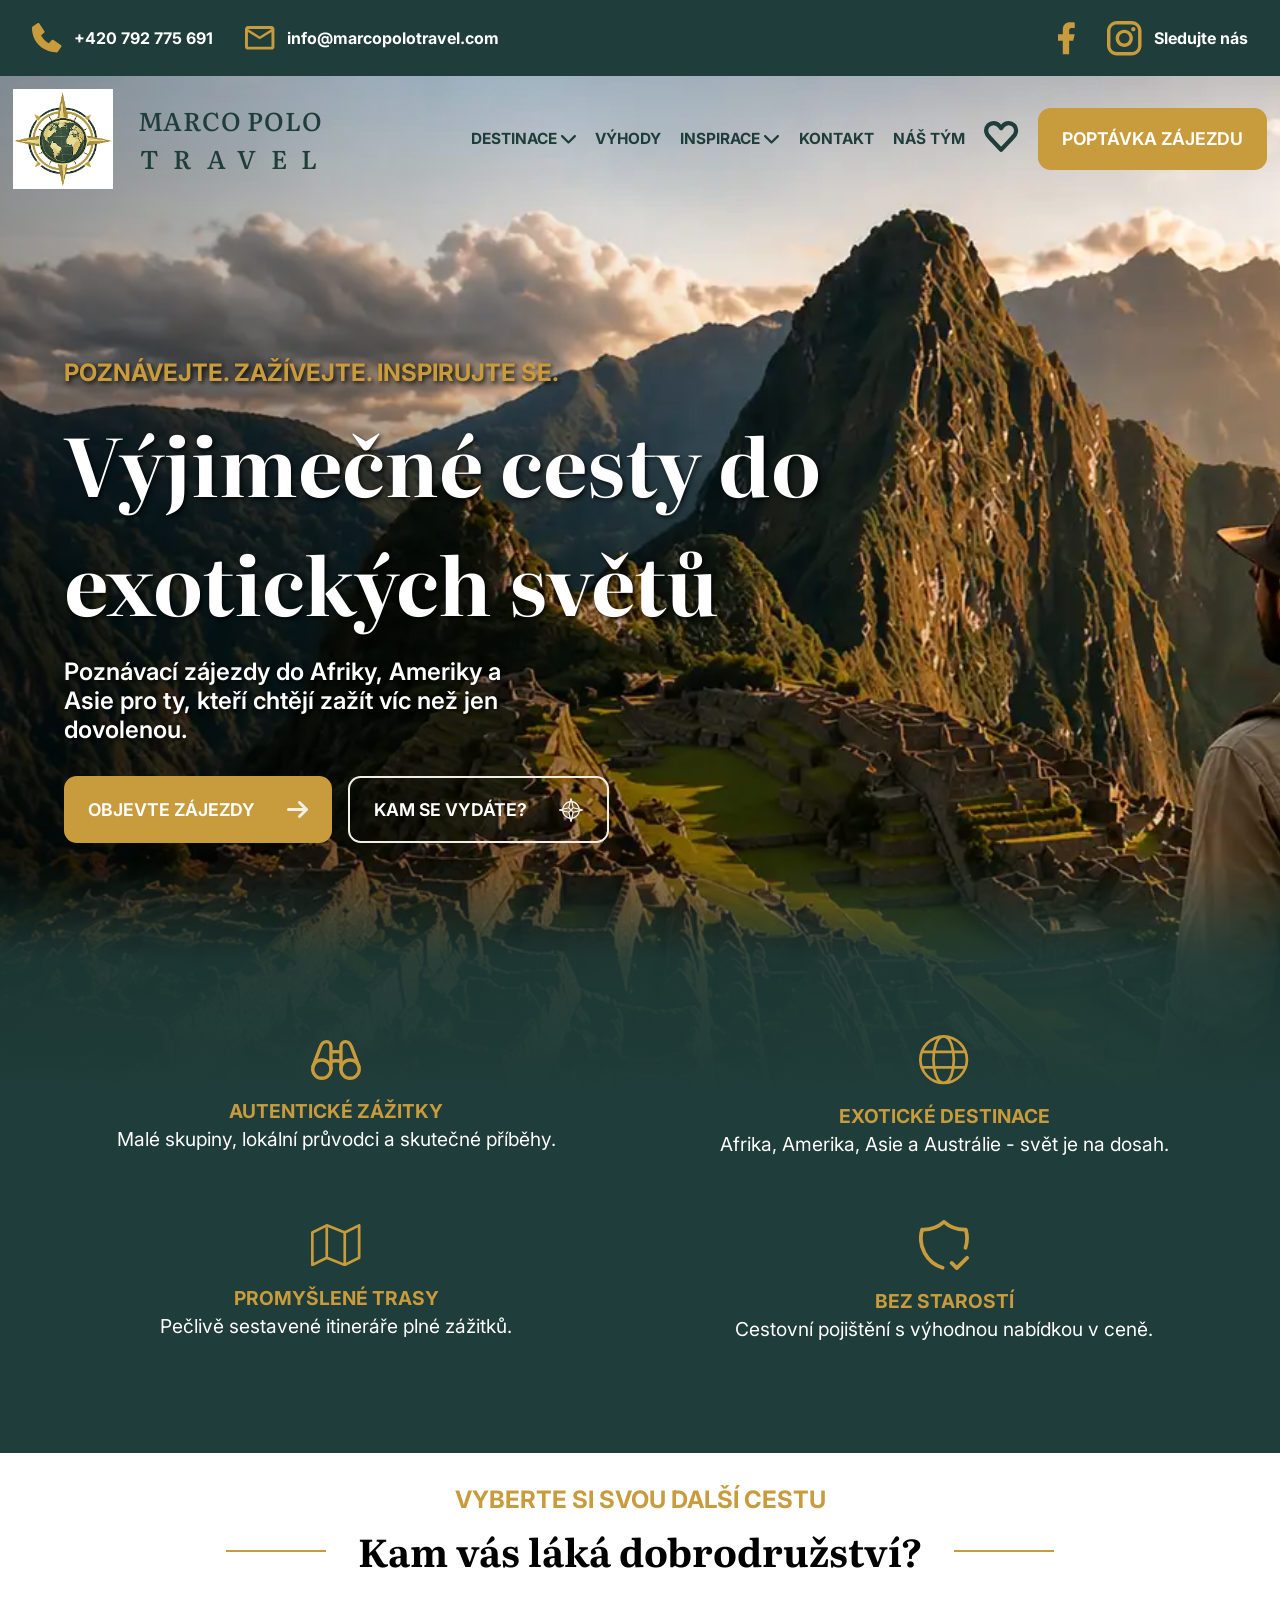
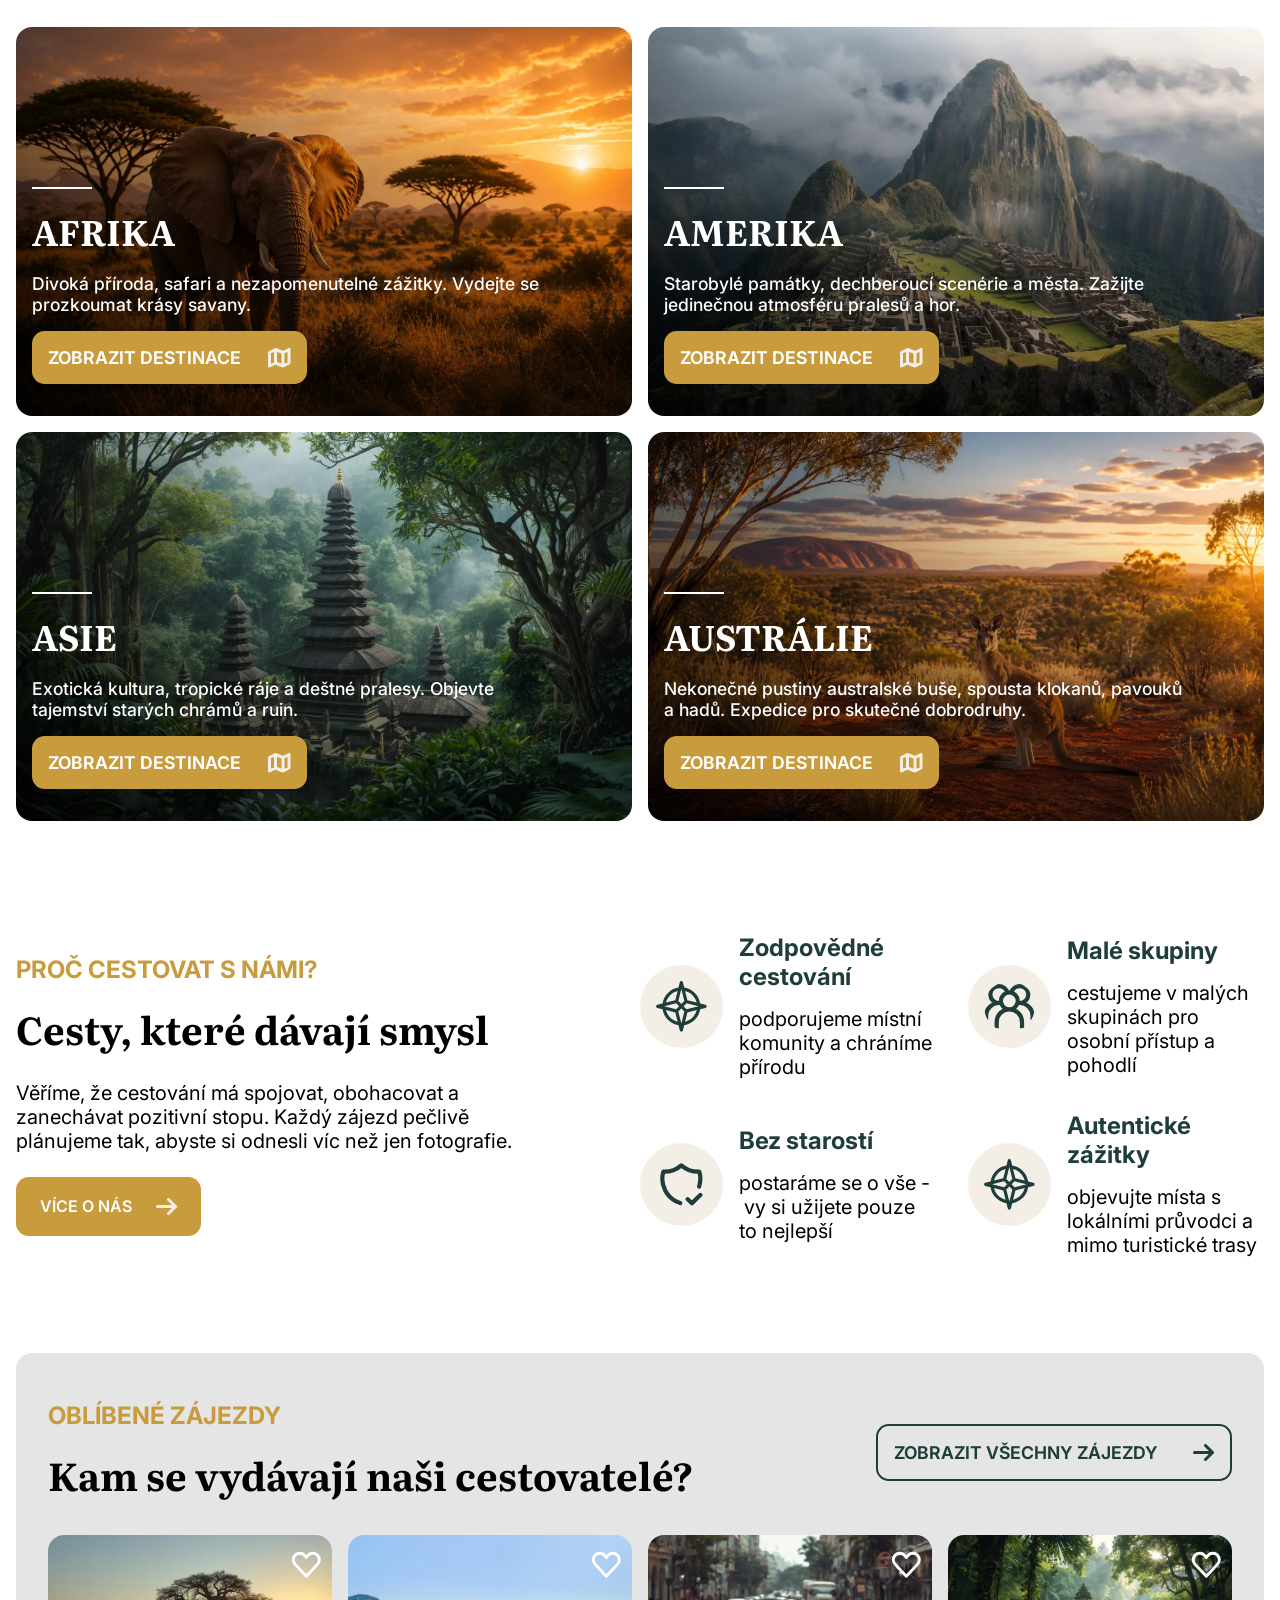
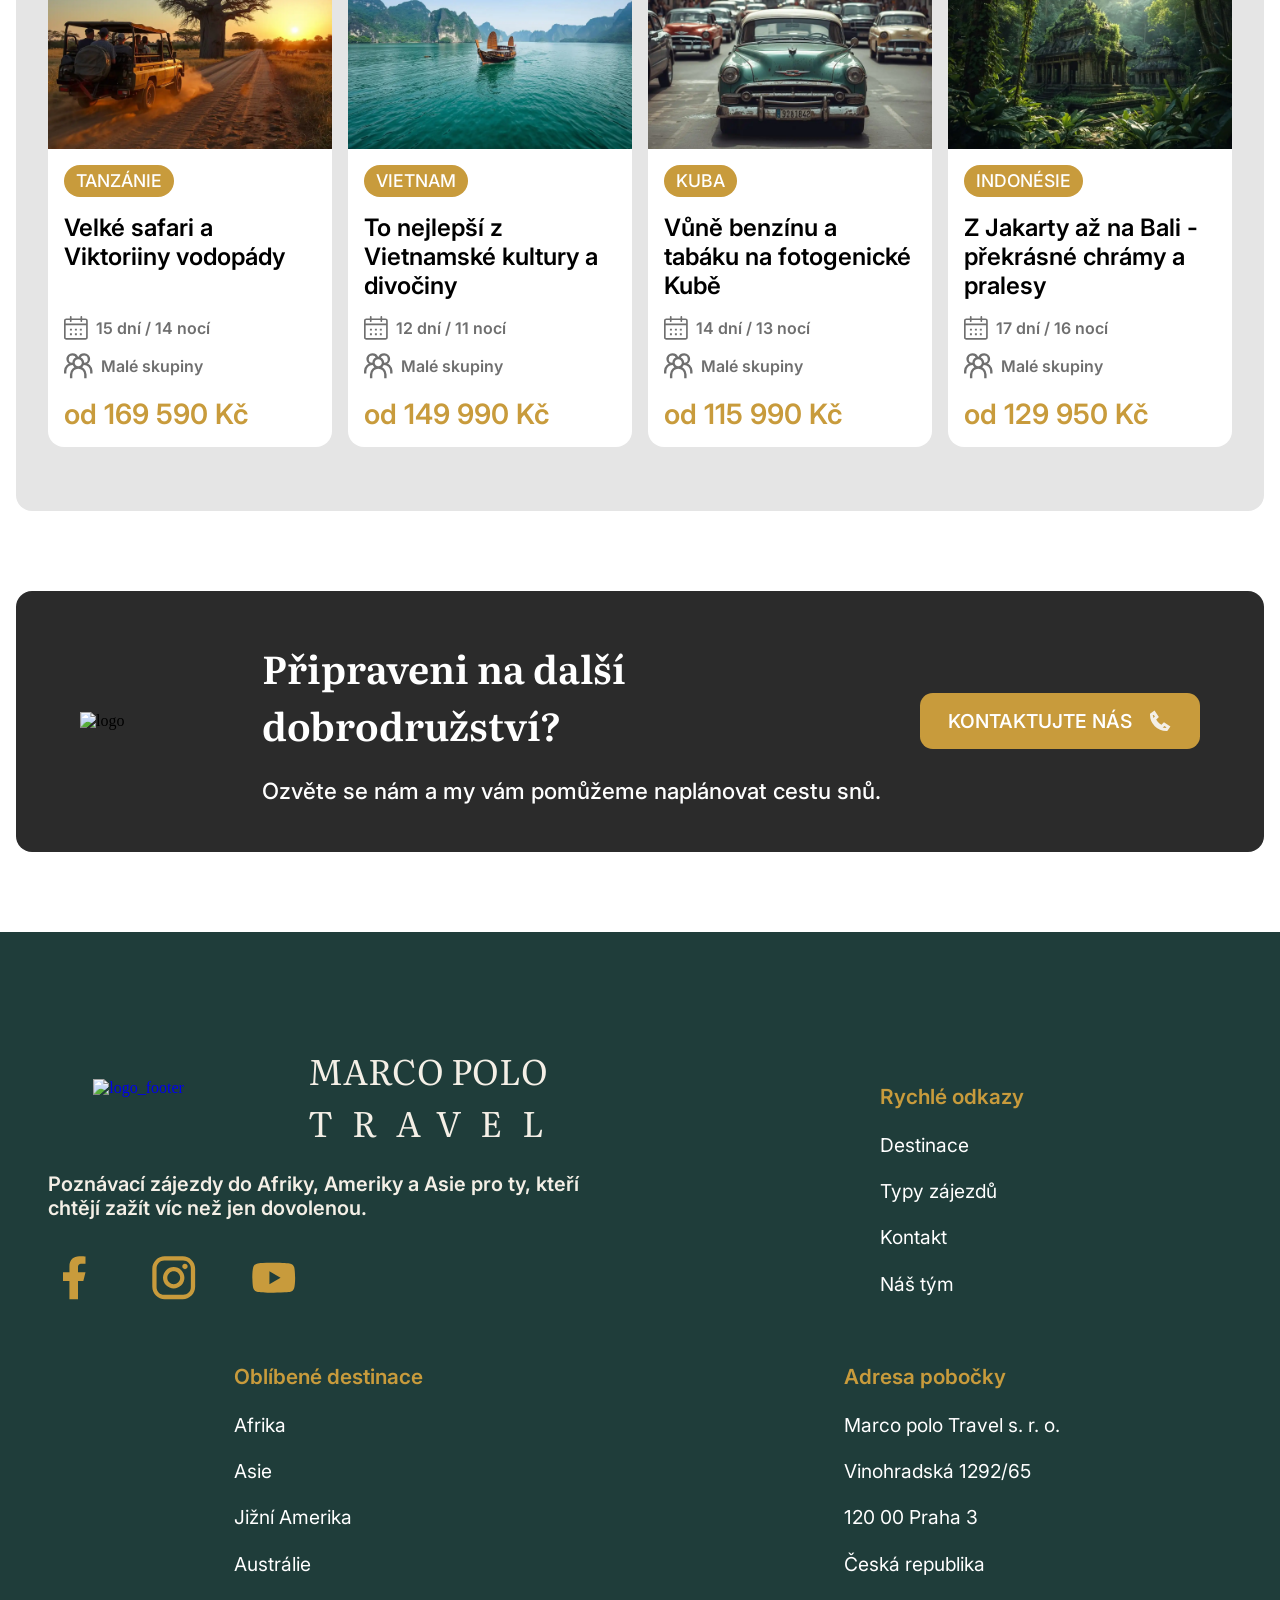
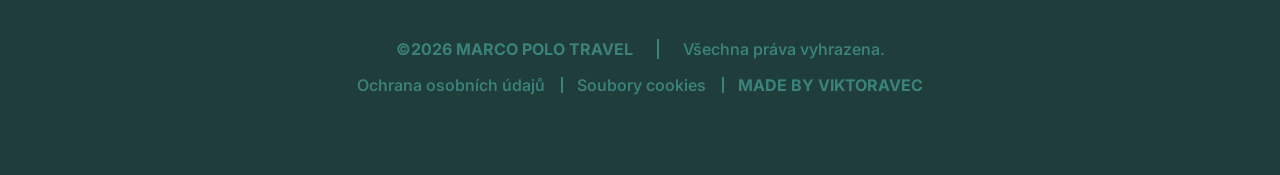
==== commit 4c491db4: "Logo Main Fixed" ====
--- a/index.html
+++ b/index.html
@@ -4,7 +4,11 @@
     <meta charset="UTF-8">
     <meta name="viewport" content="width=device-width, initial-scale=1.0">
     <link rel="stylesheet" href="style/style_main.css">
-    <link rel="icon" href="images/company_logo.webp">
+    <link rel="icon" type="image/png" href="/images/favicon/favicon-96x96.png" sizes="96x96" />
+    <link rel="icon" type="image/svg+xml" href="/images/favicon/favicon.svg" />
+    <link rel="shortcut icon" href="/images/favicon/favicon.ico" />
+    <link rel="apple-touch-icon" sizes="180x180" href="/images/favicon/apple-touch-icon.png" />
+    <link rel="manifest" href="/site.webmanifest"/>
     <title>Marco Polo Travel</title>
 </head>
 <body>
@@ -43,7 +47,7 @@
         <section class="header header--main">
             <div class="header__nav">
                 <a class="nav__logo" href="index.html">
-                    <img class="logo__graphic" src="images/company_logo.webp" alt="logo">
+                    <img class="logo__graphic" src="images/favicon/favicon.svg" alt="logo">
                     <div class="logo__text">
                         <p class="text__up">MARCO POLO</p>
                         <p class="text__bottom">TRAVEL</p>
@@ -202,7 +206,7 @@
                     <span class="itemc__line"></span>
                     <p class="itemc__name">AMERIKA</p> 
                     <p class="itemc__info">Starobylé památky, dechberoucí scenérie a města. Zažijte jedinečnou atmosféru pralesů a hor.</p>
-                    <a class="button button--itemc" href="#">
+                    <a class="button button--itemc" href="america.html">
                         <p>ZOBRAZIT DESTINACE</p>
                         <svg width="23" height="20" viewBox="0 0 23 20" fill="none" xmlns="http://www.w3.org/2000/svg">
                             <path d="M15 17.25V3.75M7.5 15.75V2.25M1.5 4.5L7.5 1.5L15 4.5L21 1.5V15L15 18L7.5 15L1.5 18V4.5Z" stroke="#F4EFE6" stroke-width="3" stroke-linejoin="round"/>
@@ -213,7 +217,7 @@
                     <span class="itemc__line"></span>
                     <p class="itemc__name">ASIE</p> 
                     <p class="itemc__info">Exotická kultura, tropické ráje a deštné pralesy. Objevte tajemství starých chrámů a ruin.</p>
-                    <a class="button button--itemc" href="#">
+                    <a class="button button--itemc" href="asie.html">
                         <p>ZOBRAZIT DESTINACE</p>
                         <svg width="23" height="20" viewBox="0 0 23 20" fill="none" xmlns="http://www.w3.org/2000/svg">
                             <path d="M15 17.25V3.75M7.5 15.75V2.25M1.5 4.5L7.5 1.5L15 4.5L21 1.5V15L15 18L7.5 15L1.5 18V4.5Z" stroke="#F4EFE6" stroke-width="3" stroke-linejoin="round"/>
@@ -224,7 +228,7 @@
                     <span class="itemc__line"></span>
                     <p class="itemc__name">AUSTRÁLIE</p> 
                     <p class="itemc__info">Nekonečné pustiny australské buše, spousta klokanů, pavouků a hadů. Expedice pro skutečné dobrodruhy.</p>
-                    <a class="button button--itemc" href="#">
+                    <a class="button button--itemc" href="australie.html">
                         <p>ZOBRAZIT DESTINACE</p>
                         <svg width="23" height="20" viewBox="0 0 23 20" fill="none" xmlns="http://www.w3.org/2000/svg">
                             <path d="M15 17.25V3.75M7.5 15.75V2.25M1.5 4.5L7.5 1.5L15 4.5L21 1.5V15L15 18L7.5 15L1.5 18V4.5Z" stroke="#F4EFE6" stroke-width="3" stroke-linejoin="round"/>
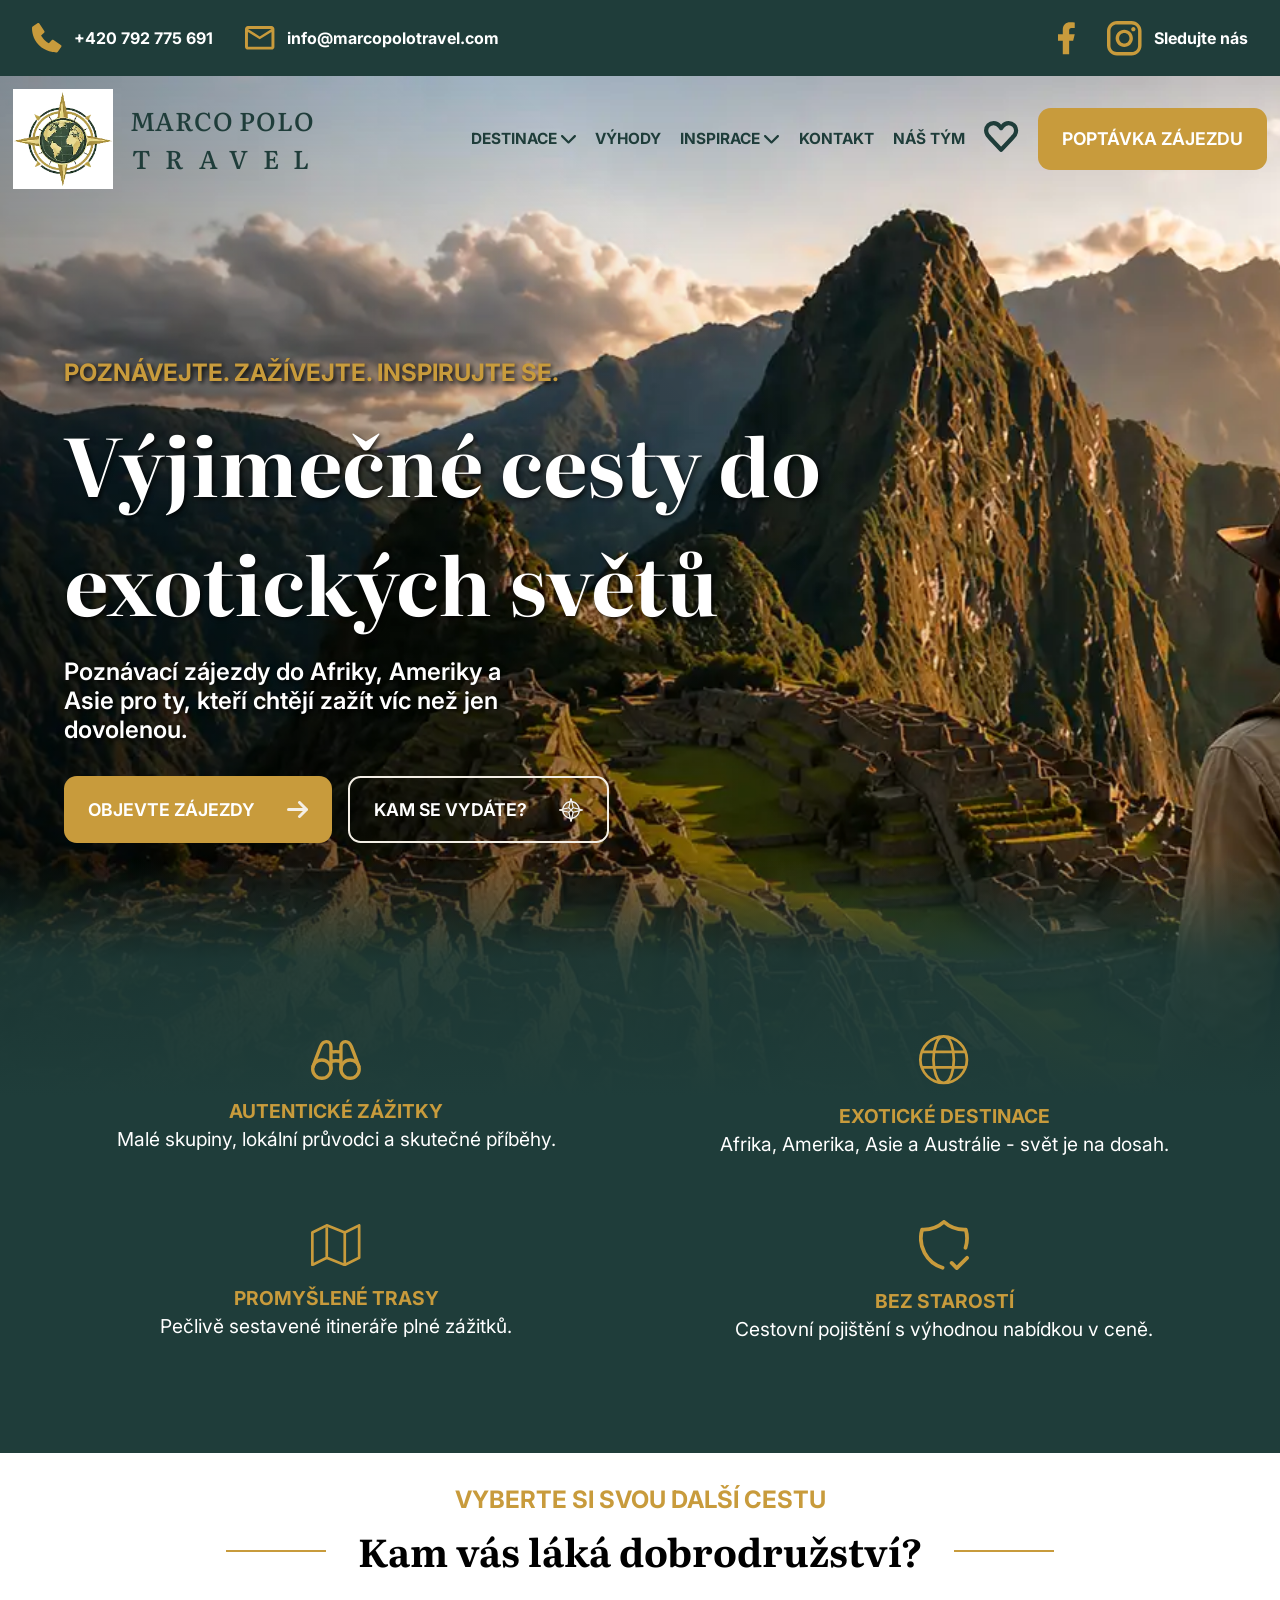
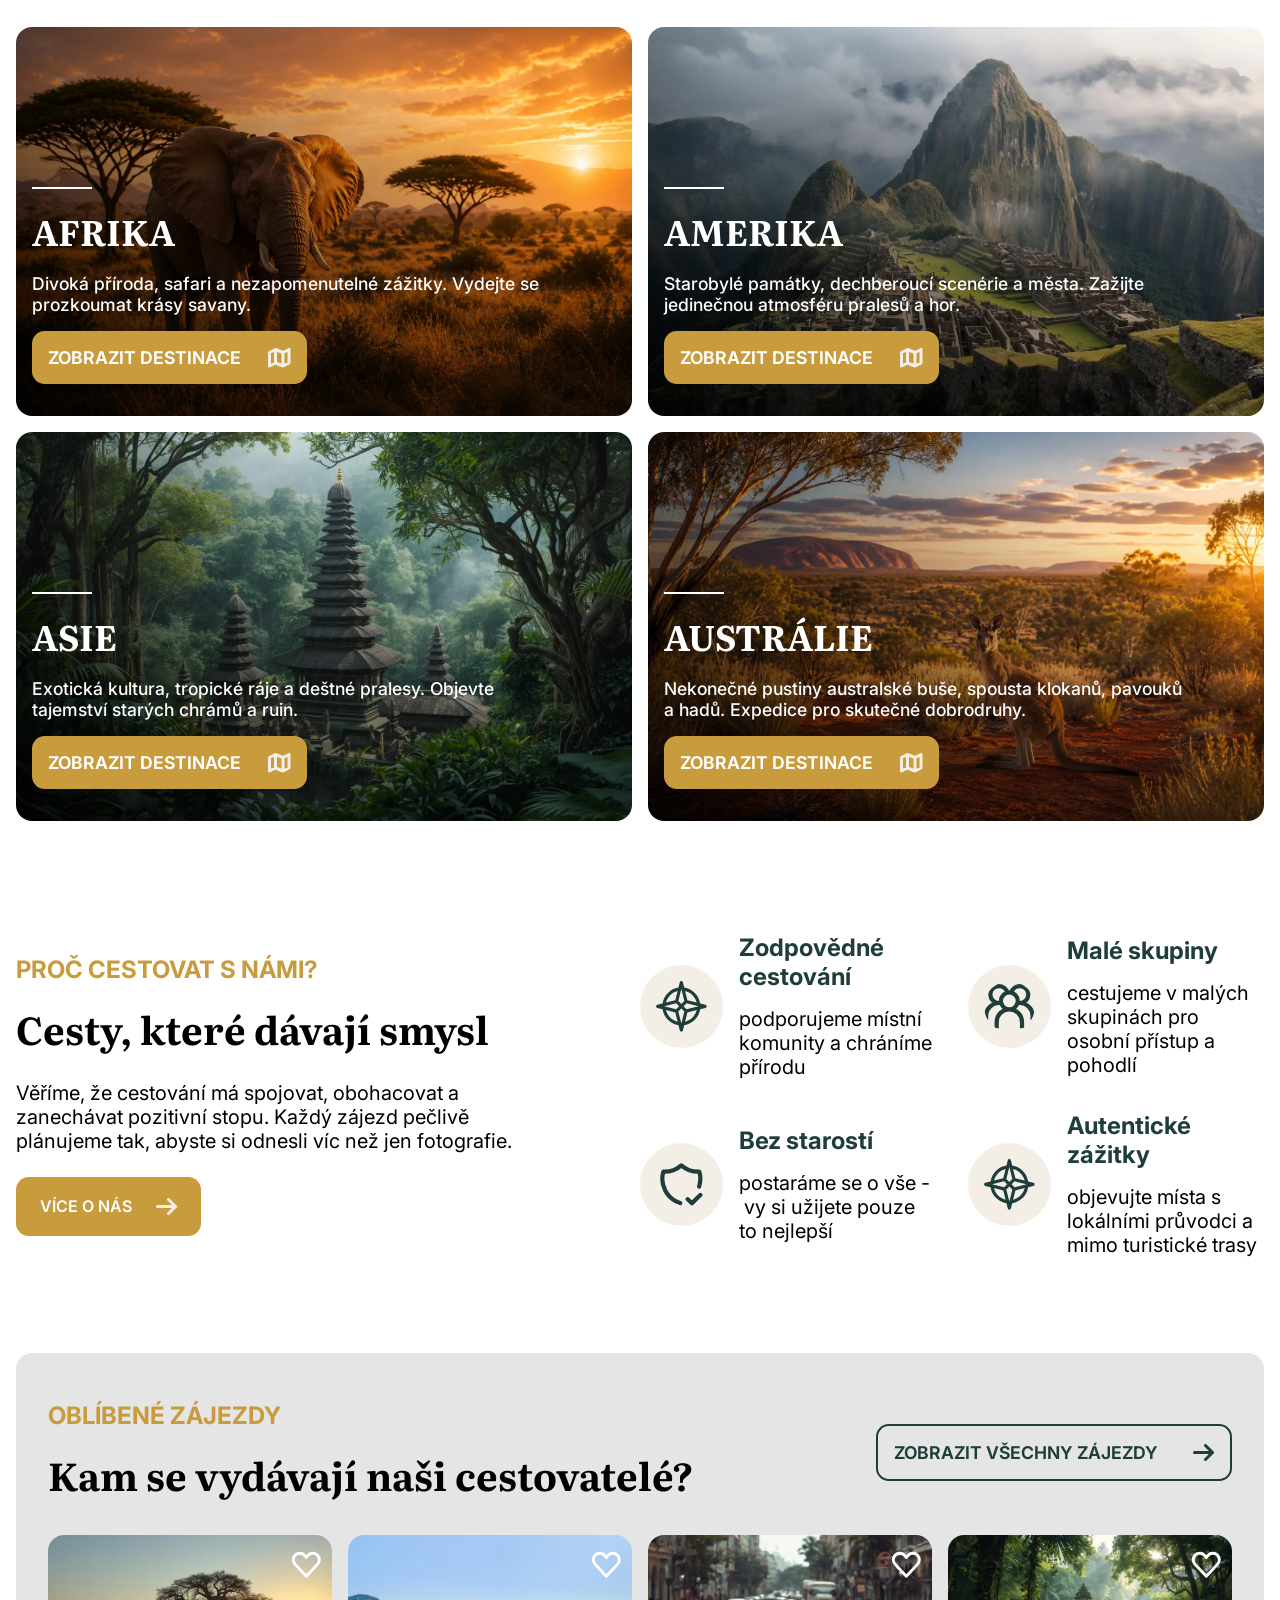
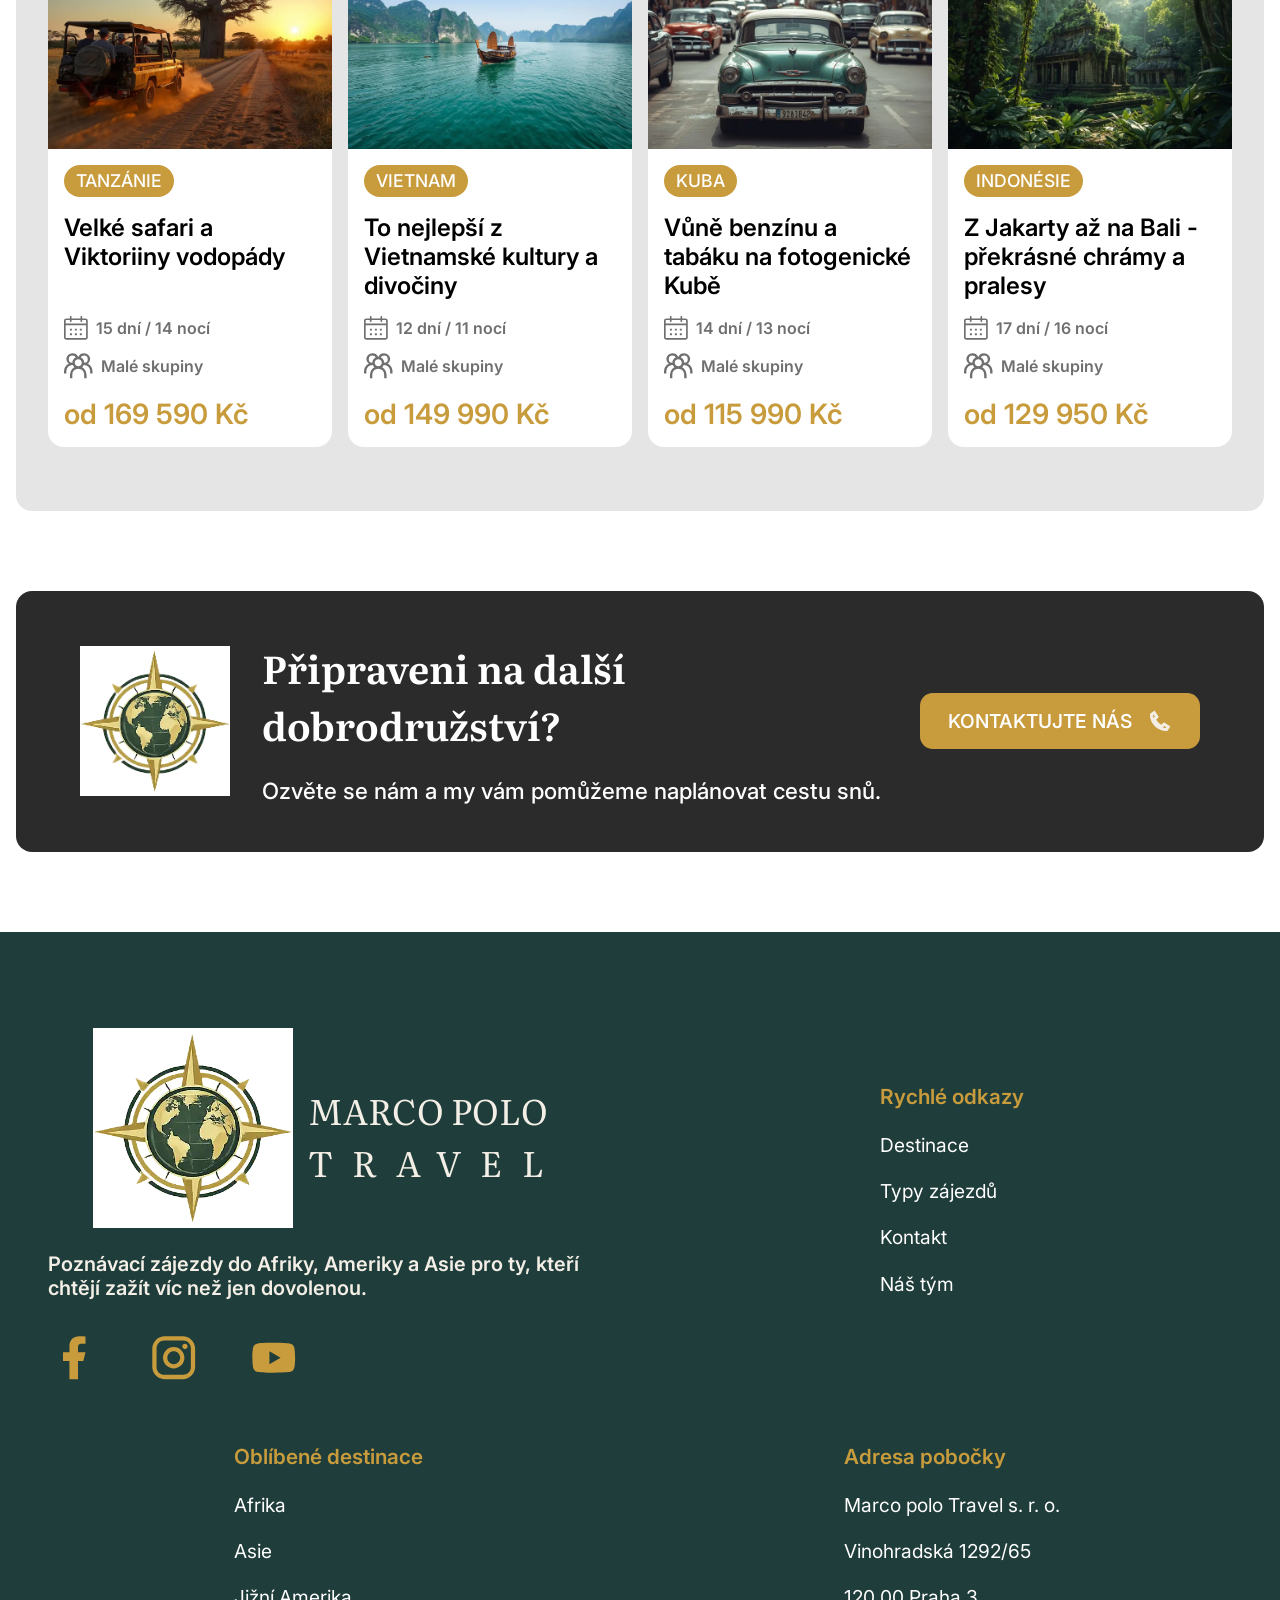
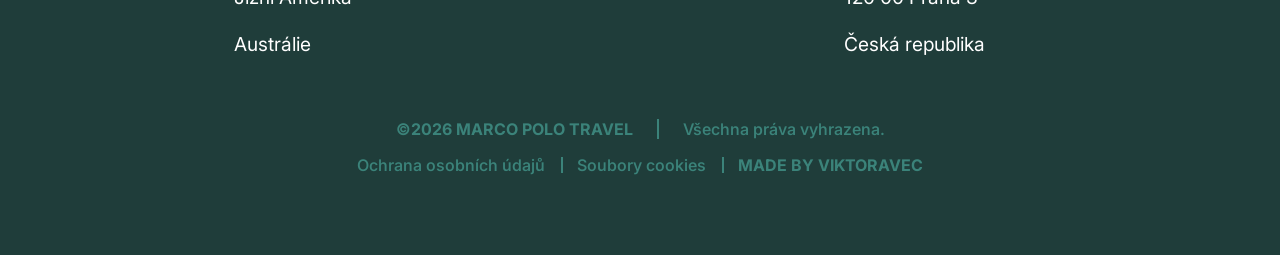
==== commit 4b35eb47: "Links Created and Updated" ====
--- a/index.html
+++ b/index.html
@@ -410,7 +410,7 @@
 
         <section class="ready__card">
             <div class="card__first">
-            <img src="images/company_logo.webp" alt="logo">
+            <img src="images/favicon/favicon.svg" alt="logo">
             <div class="card__readyinfo">
                 <p class="readyinfo__title">Připraveni na další dobrodružství?</p>
                 <p class="readyinfo__bottom">Ozvěte se nám a my vám pomůžeme naplánovat cestu snů.</p>
@@ -429,7 +429,7 @@
         <div class="footer__up">
             <div class="up__logo">
                 <a class="logo__section" href="index.html">
-                    <img src="images/company_logo.webp" alt="logo_footer">
+                    <img src="images/favicon/favicon.svg" alt="logo_footer">
                     <p class="section__title">MARCO POLO<br><span class="title__travel">TRAVEL</span></p>
                 </a>
                 <p class="up__info">Poznávací zájezdy do Afriky, Ameriky a Asie pro ty, kteří chtějí zažít víc než jen dovolenou.</p>
@@ -453,17 +453,17 @@
             </div>
             <div class="up__links">
                 <p class="links__title">Rychlé odkazy</p>
-                <a class="links__item" href="#">Destinace</a>
-                <a class="links__item" href="#">Typy zájezdů</a>
-                <a class="links__item" href="#">Kontakt</a>
-                <a class="links__item" href="#">Náš tým</a>
+                <a class="links__item" href="index.html#zajezdy">Destinace</a>
+                <a class="links__item" href="index.html#favourite">Typy zájezdů</a>
+                <a class="links__item" href="contact.html">Kontakt</a>
+                <a class="links__item" href="contact.html#team">Náš tým</a>
             </div>
             <div class="up__links">
                 <p class="links__title">Oblíbené destinace</p>
-                <a class="links__item" href="#">Afrika</a>
-                <a class="links__item" href="#">Asie</a>
-                <a class="links__item" href="#">Jižní Amerika</a>
-                <a class="links__item" href="#">Austrálie</a>
+                <a class="links__item" href="africa.html">Afrika</a>
+                <a class="links__item" href="asie.html">Asie</a>
+                <a class="links__item" href="america.html">Jižní Amerika</a>
+                <a class="links__item" href="australie.html">Austrálie</a>
             </div>
             <div class="up__links">
                 <p class="links__title">Adresa pobočky</p>
--- a/style/style_main.css
+++ b/style/style_main.css
@@ -78,7 +78,7 @@
 /*menu navbar nahore*/
     .logo__graphic {
         width: auto;
-        height: clamp(80px, 14vw, 100px);
+        height: clamp(85px, 14vw, 100px);
     }
     .header__nav {
         display: flex;
@@ -97,7 +97,7 @@
         }
         .nav__logo {
             padding: 0;
-            gap: 1rem;
+            gap: .5rem;
         }
     }
     .logo__text {
@@ -163,7 +163,7 @@
     .menu__fav:hover svg path {
     fill: var(--deep_safari);
     }
-    @media(max-width: 1050px) {
+    @media(max-width: 1025px) {
         .menu__list {
         display: none;
         }
@@ -236,7 +236,7 @@
     #menu-toggle:checked + .hamburger span:nth-child(3) {
         transform: translateY(-13px) rotate(-45deg);
     }
-    @media(min-width: 1050px) {
+    @media(min-width: 1025px) {
         .hamburger,
         .menu__mobile,
         #menu-toggle {
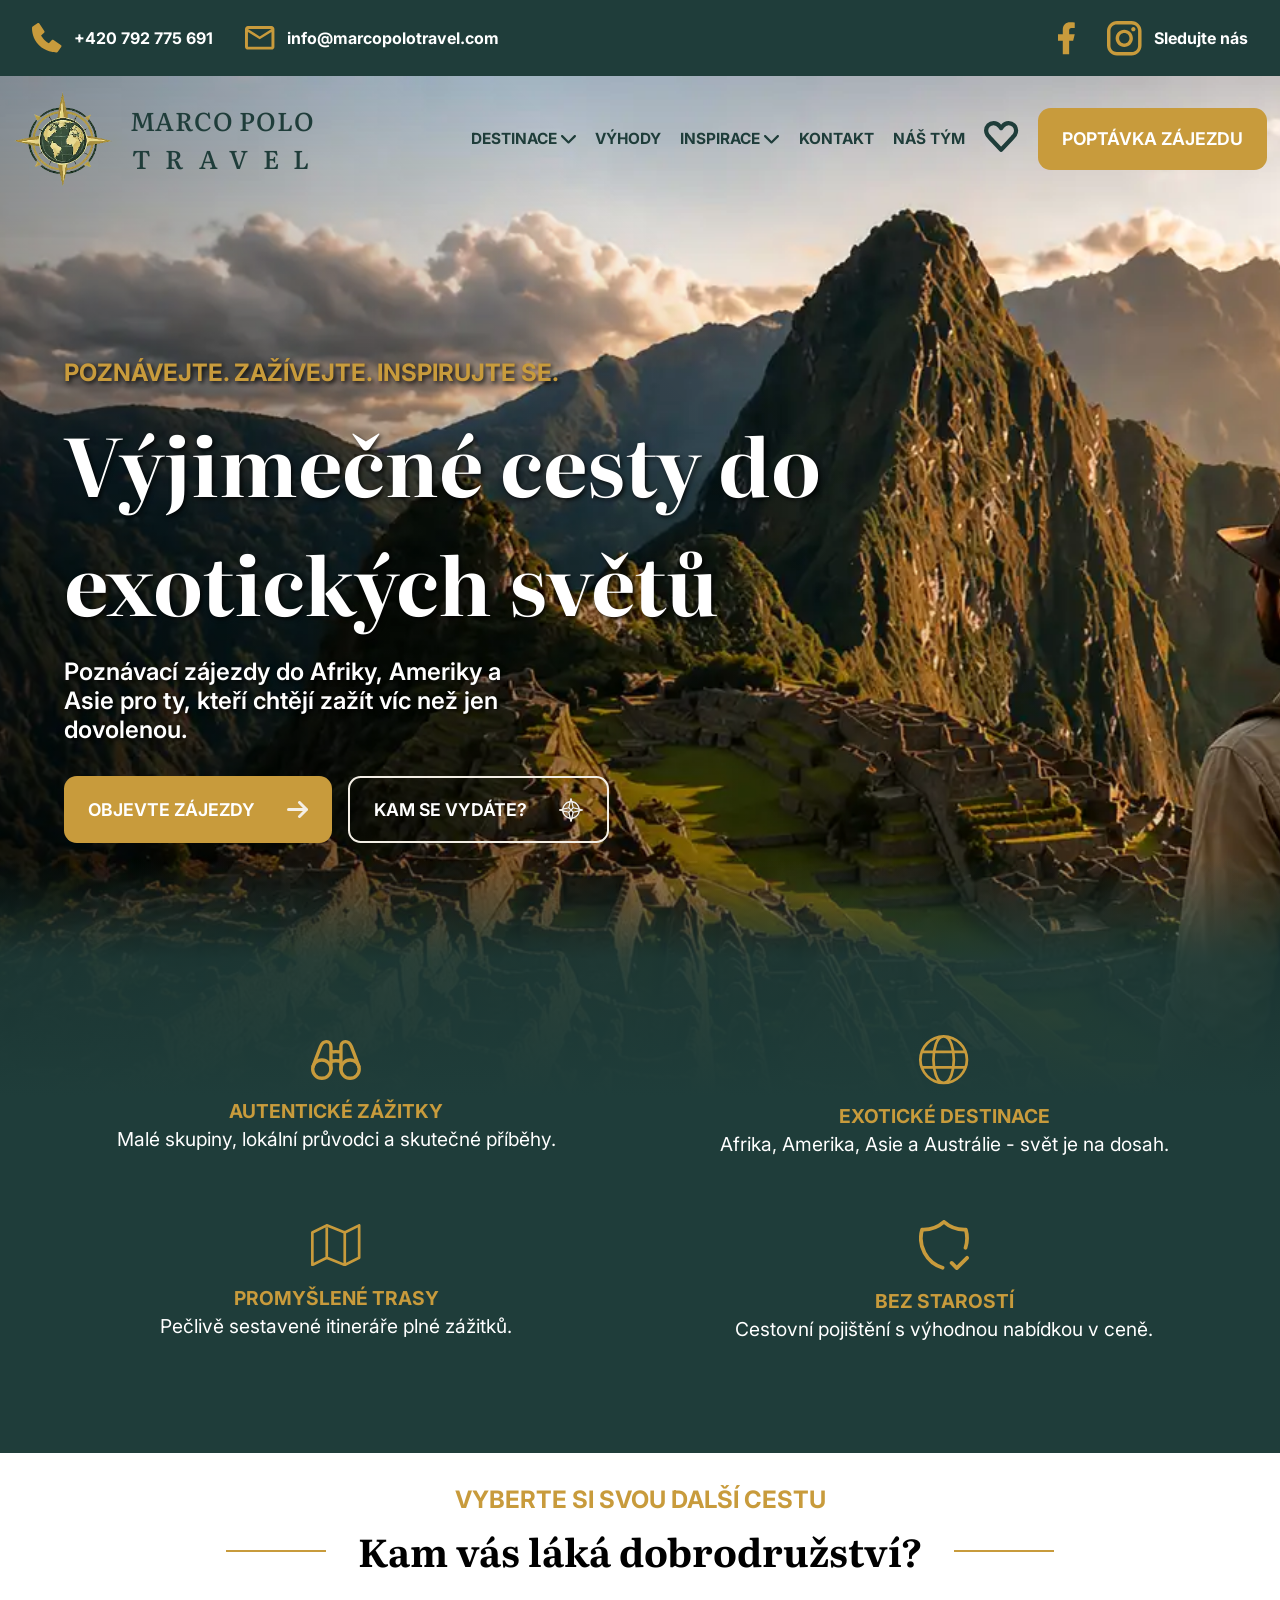
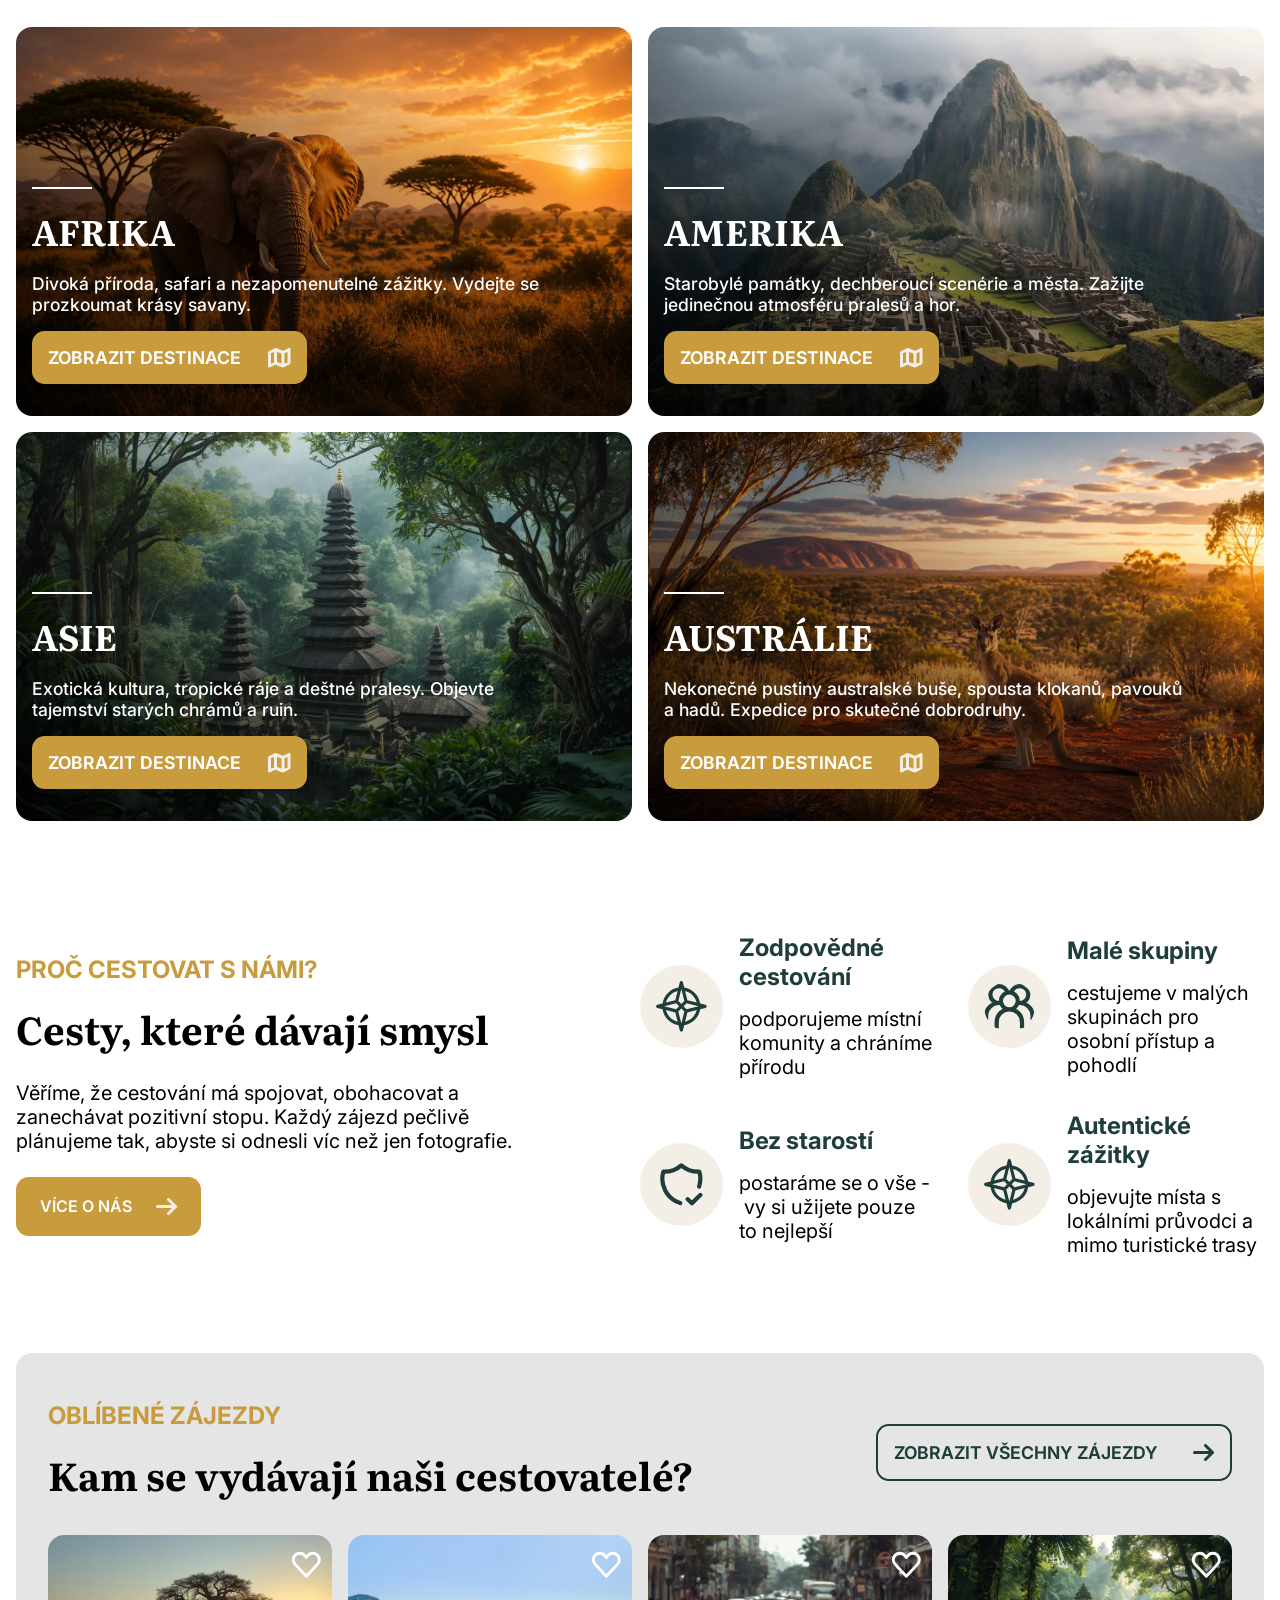
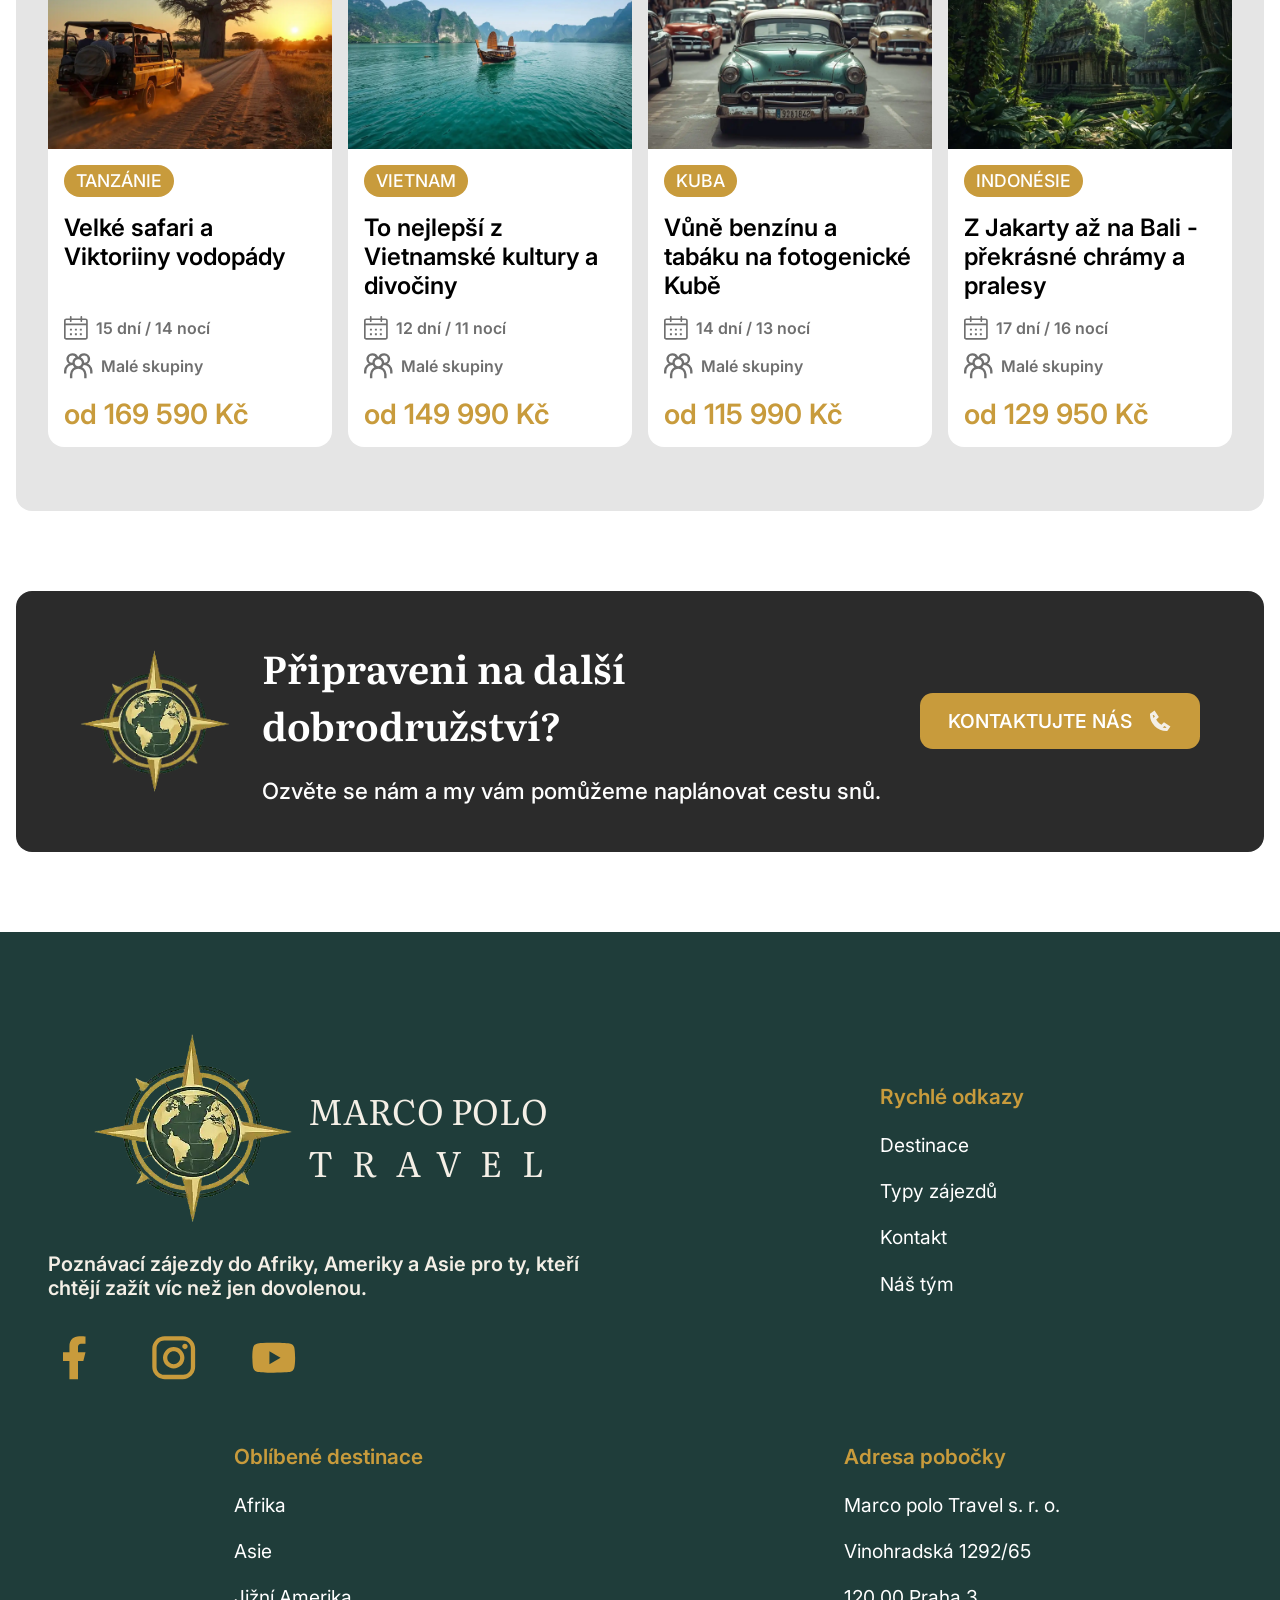
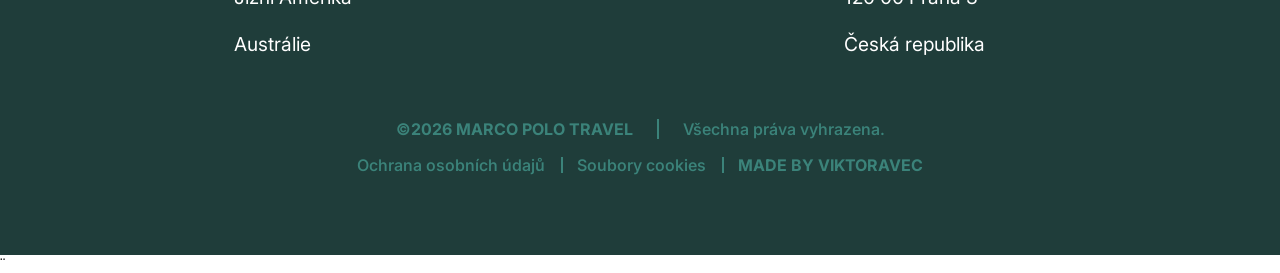
==== commit 54f93f60: "Last Details" ====
--- a/index.html
+++ b/index.html
@@ -4,11 +4,11 @@
     <meta charset="UTF-8">
     <meta name="viewport" content="width=device-width, initial-scale=1.0">
     <link rel="stylesheet" href="style/style_main.css">
-    <link rel="icon" type="image/png" href="/images/favicon/favicon-96x96.png" sizes="96x96" />
-    <link rel="icon" type="image/svg+xml" href="/images/favicon/favicon.svg" />
-    <link rel="shortcut icon" href="/images/favicon/favicon.ico" />
-    <link rel="apple-touch-icon" sizes="180x180" href="/images/favicon/apple-touch-icon.png" />
-    <link rel="manifest" href="/site.webmanifest"/>
+    <link rel="icon" type="image/png" href="images/favicon/favicon-96x96.png" sizes="96x96" />
+    <link rel="icon" type="image/svg+xml" href="images/favicon/favicon.svg" />
+    <link rel="shortcut icon" href="images/favicon/favicon.ico" />
+    <link rel="apple-touch-icon" sizes="180x180" href="images/favicon/apple-touch-icon.png" />
+    <link rel="manifest" href="site.webmanifest"/>
     <title>Marco Polo Travel</title>
 </head>
 <body>
@@ -500,5 +500,6 @@
             document.body.classList.toggle("menu-open", checkbox.checked);
         });
     </script>
-</body>
+</body>¨
+
 </html>
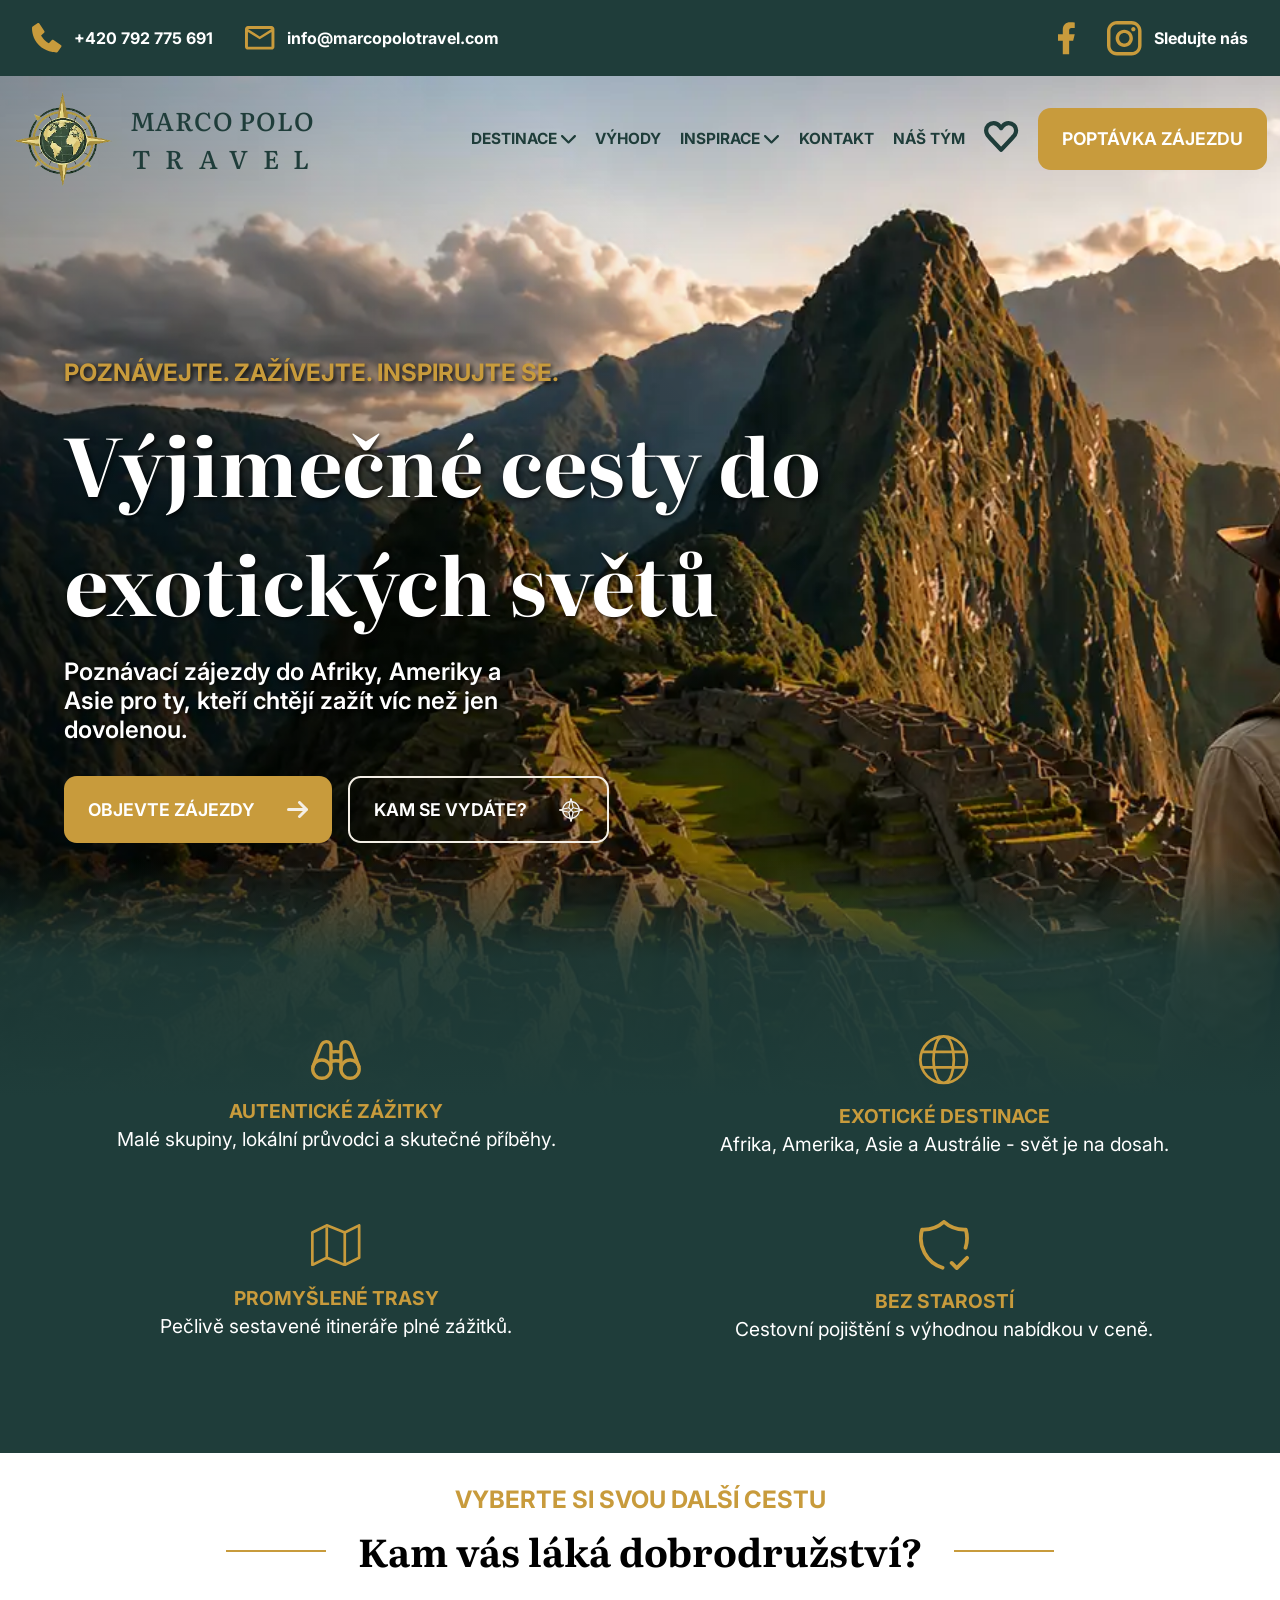
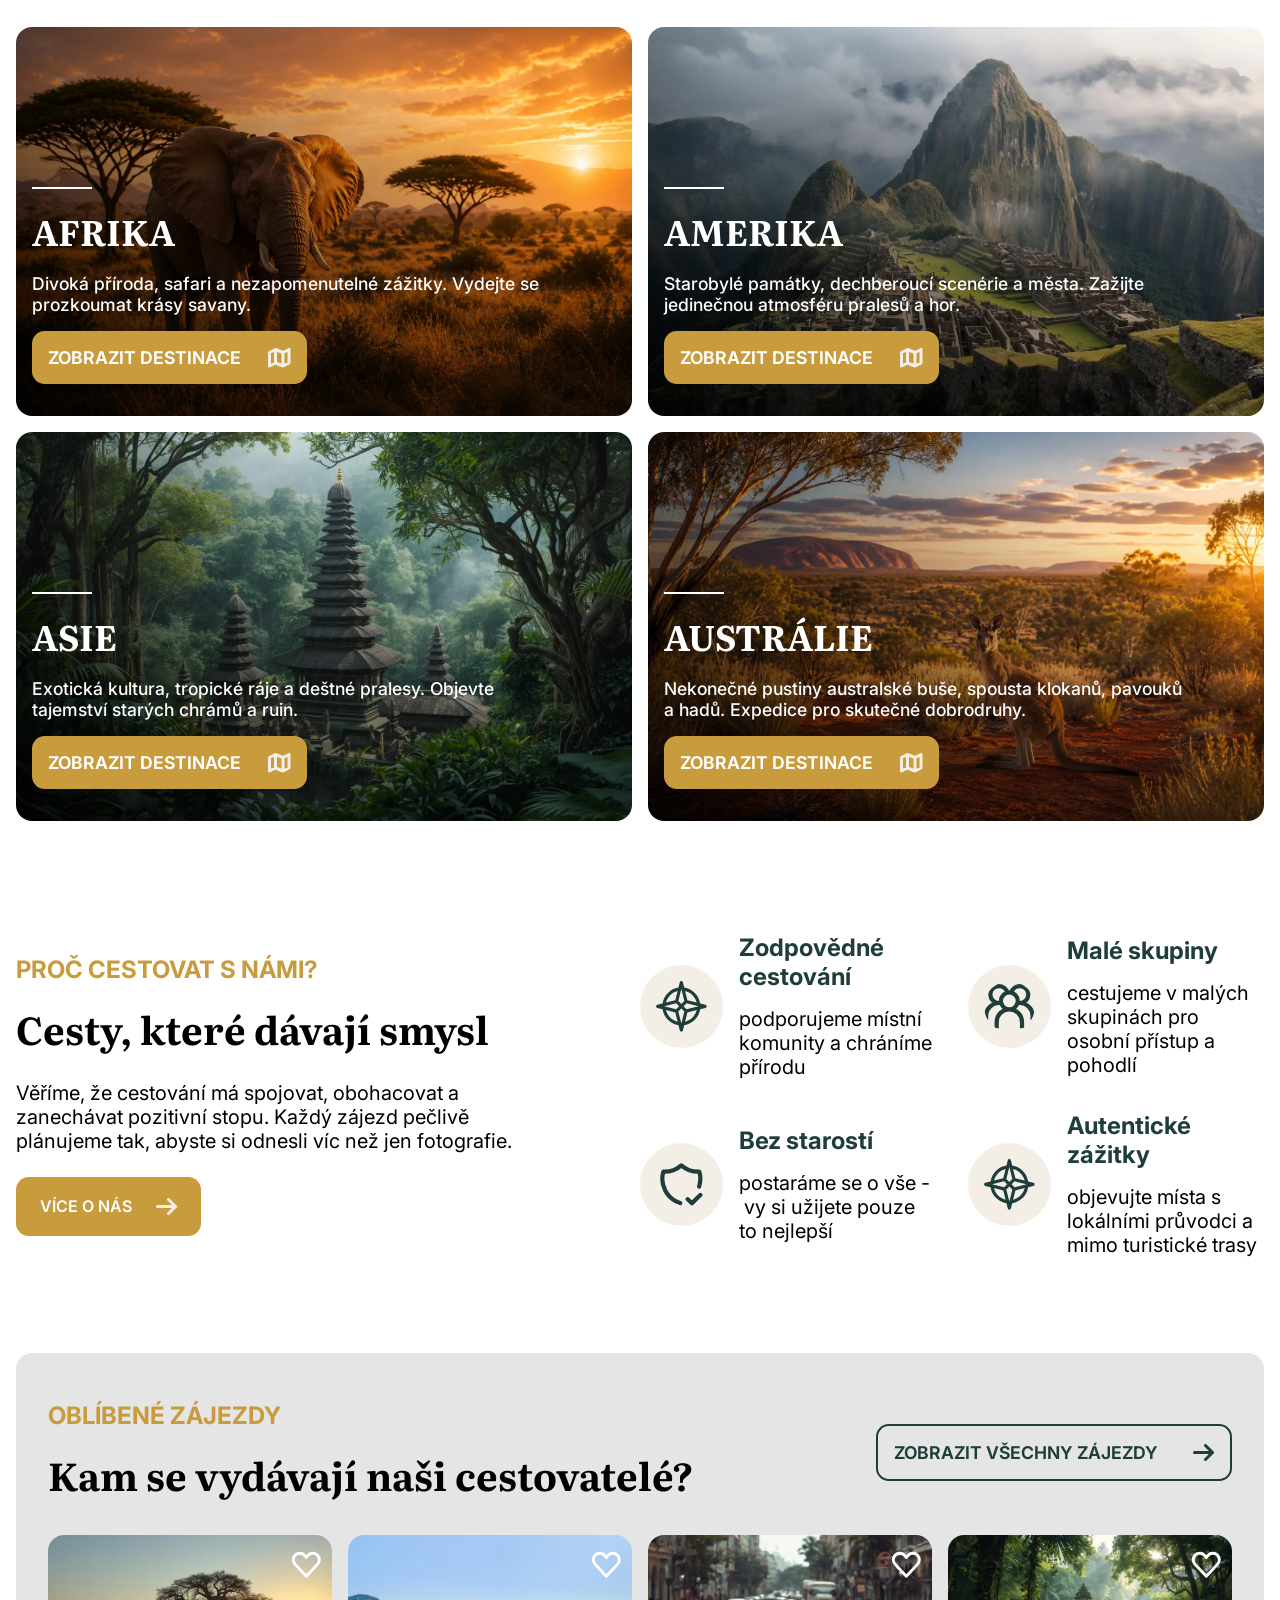
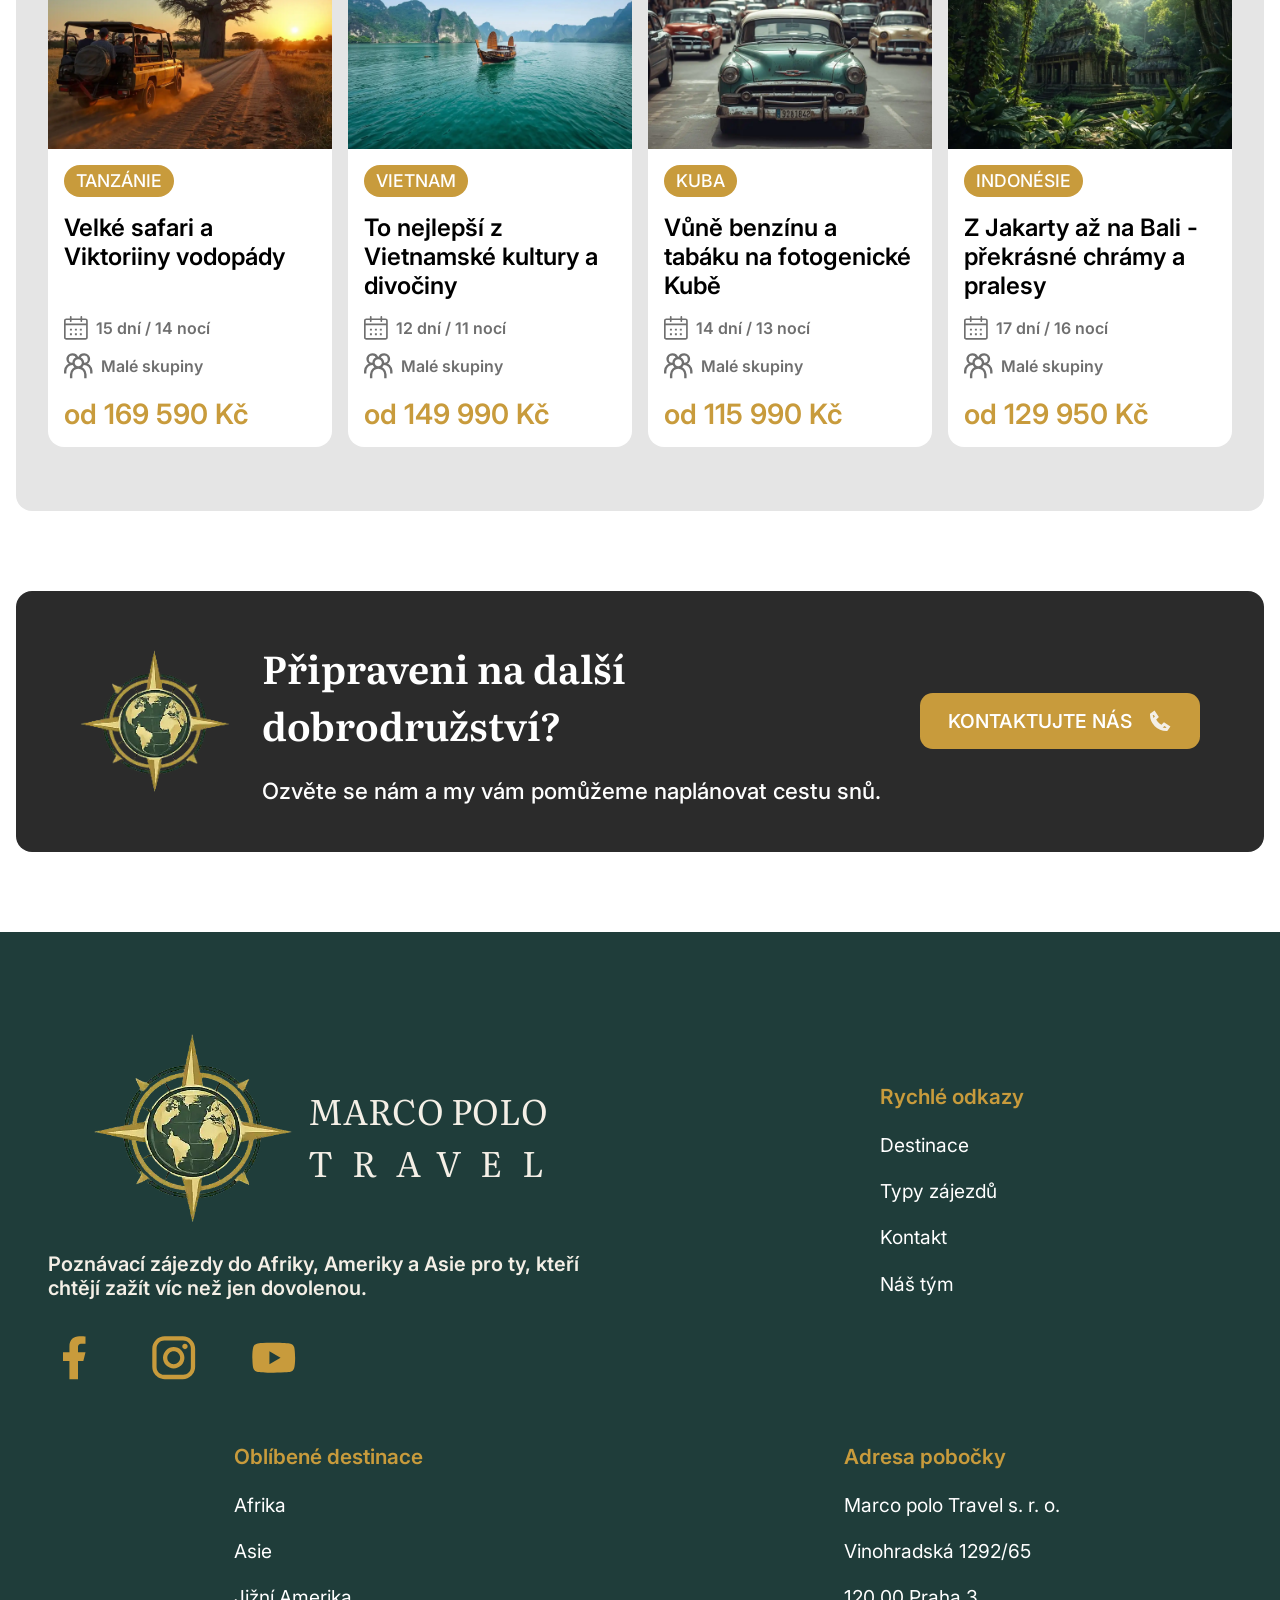
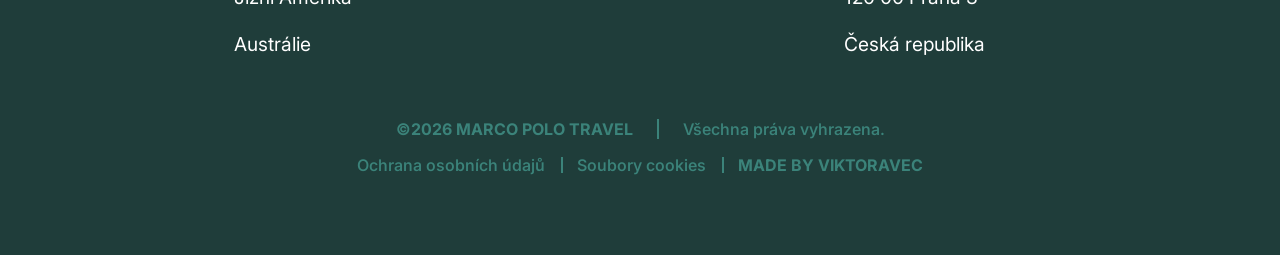
==== commit 5b901f3e: "bugRemoved" ====
--- a/index.html
+++ b/index.html
@@ -500,6 +500,6 @@
             document.body.classList.toggle("menu-open", checkbox.checked);
         });
     </script>
-</body>¨
+</body>
 
 </html>
